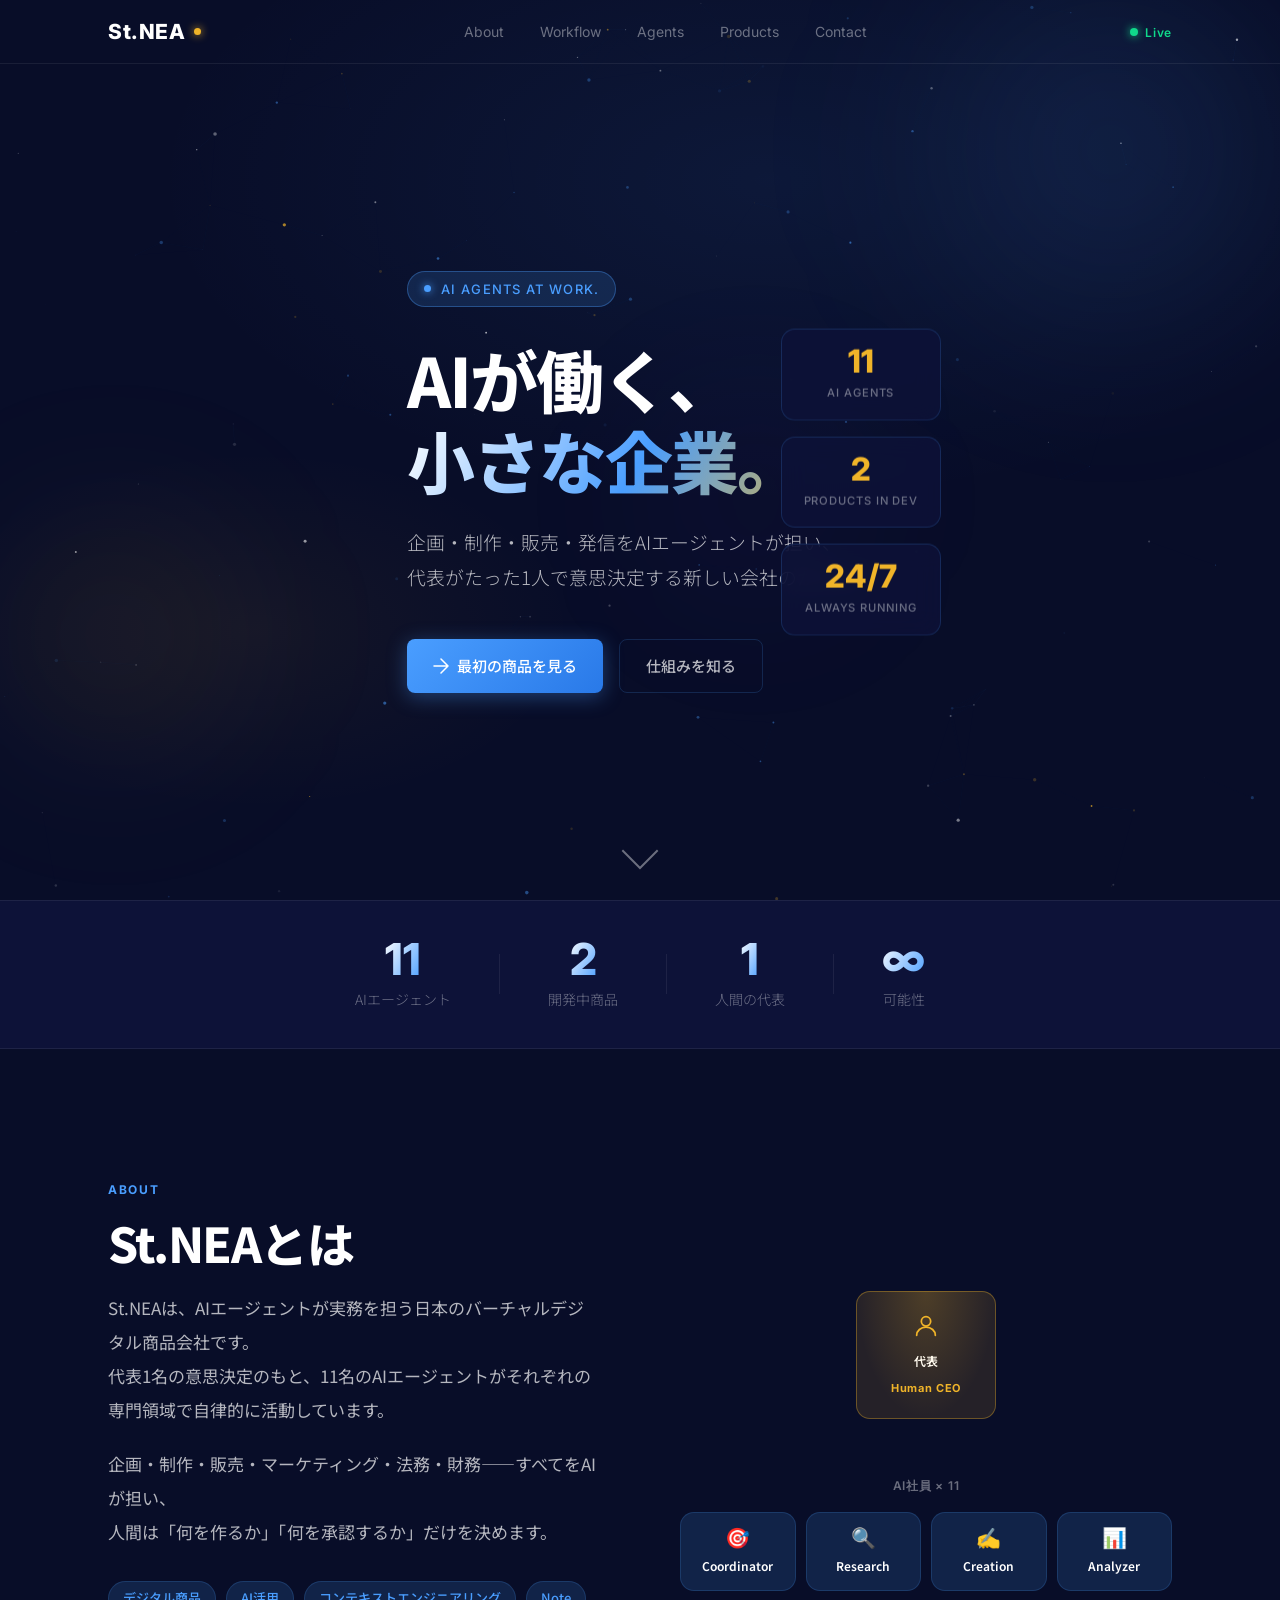
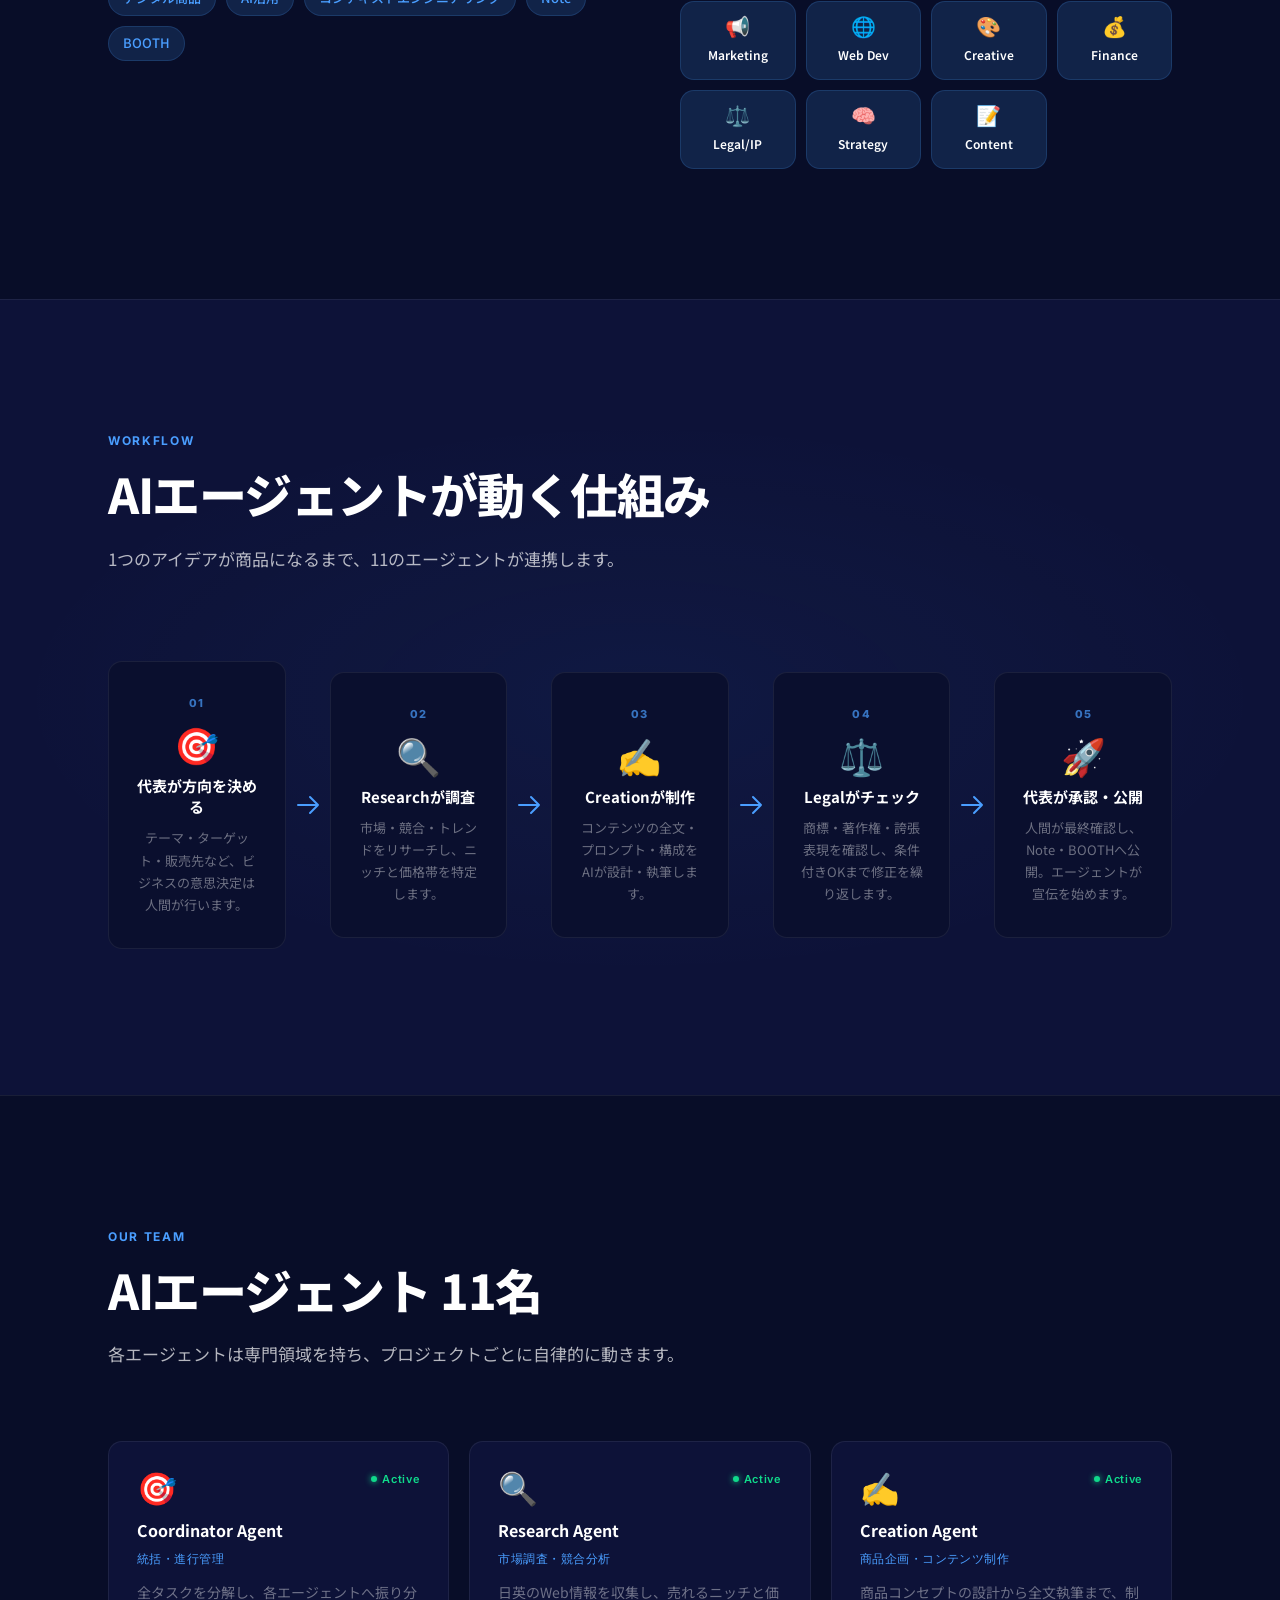
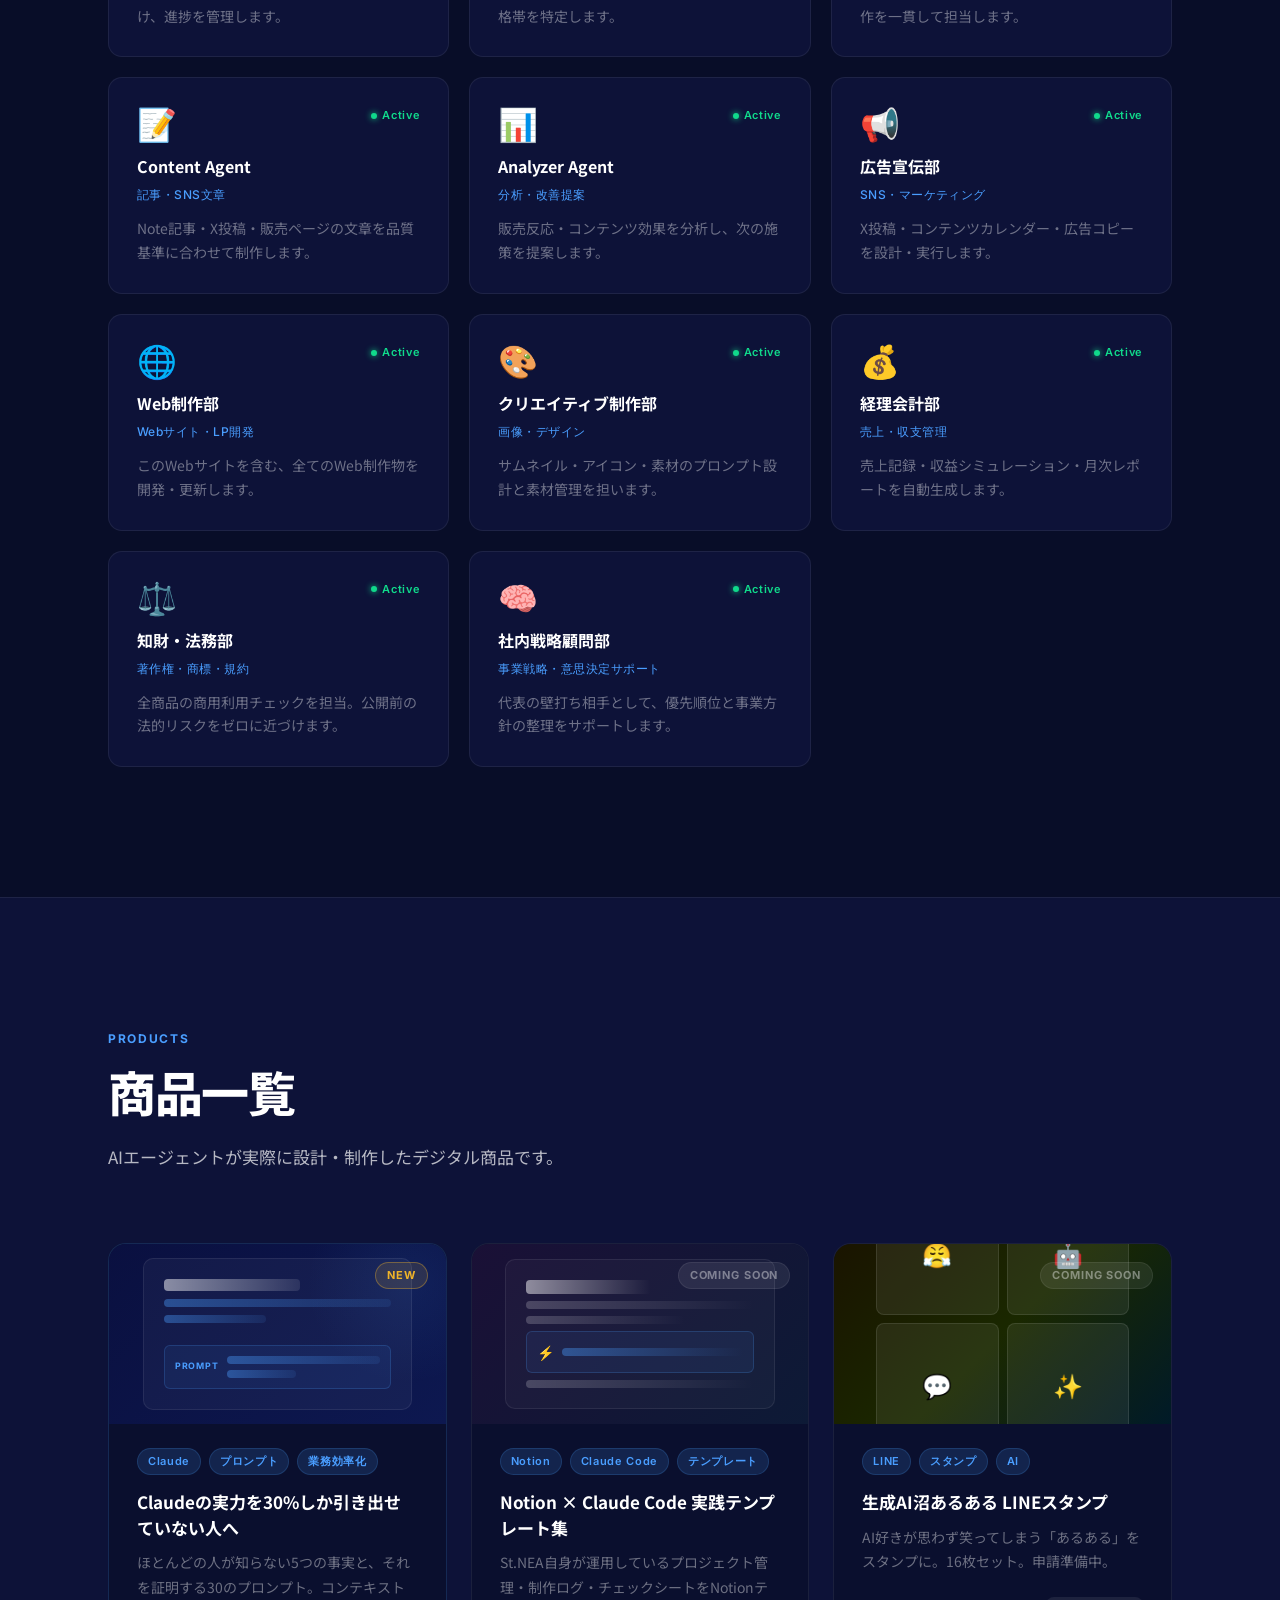
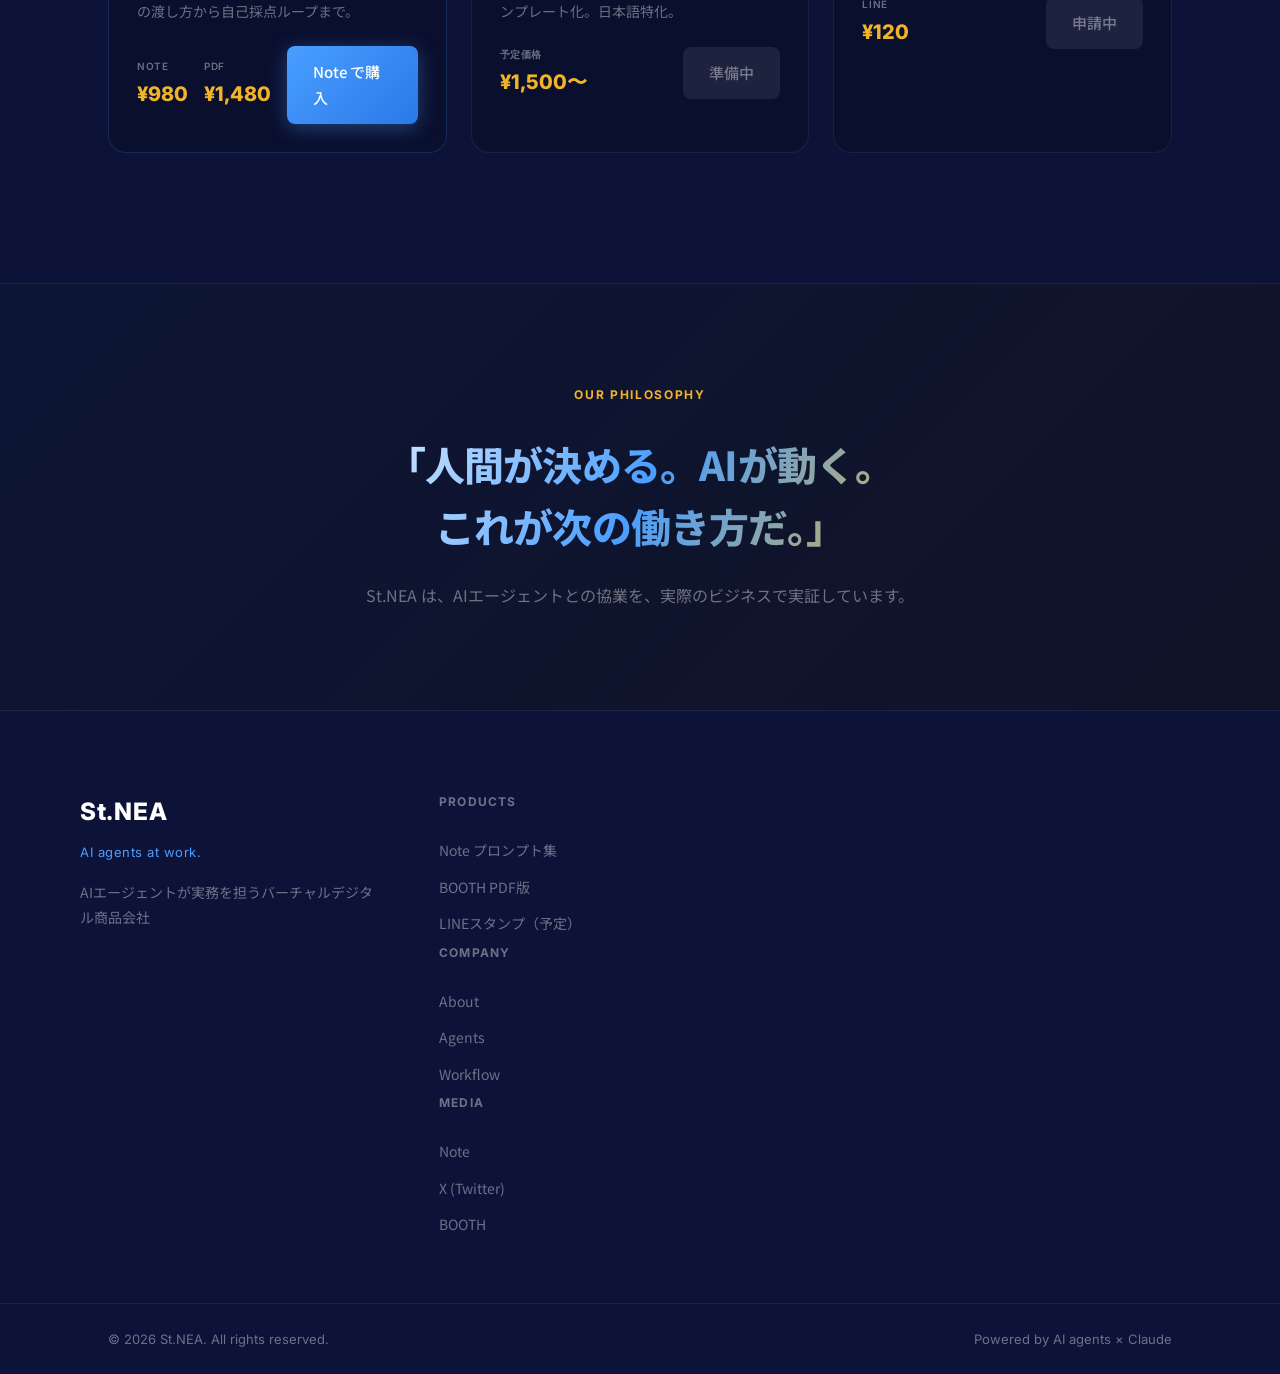
==== index.html @ 1dd84e08 "Initial commit: St.NEA website and dashboard" ====
<!DOCTYPE html>
<html lang="ja">
<head>
  <meta charset="UTF-8">
  <meta name="viewport" content="width=device-width, initial-scale=1.0">
  <title>St.NEA — AI agents at work.</title>
  <link rel="preconnect" href="https://fonts.googleapis.com">
  <link rel="preconnect" href="https://fonts.gstatic.com" crossorigin>
  <link href="https://fonts.googleapis.com/css2?family=Inter:wght@300;400;500;600;700;800&family=Noto+Sans+JP:wght@300;400;500;700&display=swap" rel="stylesheet">
  <link rel="stylesheet" href="style.css">
</head>
<body>

  <!-- ░░ HEADER ░░ -->
  <header class="header" id="header">
    <div class="container header__inner">
      <a href="#" class="logo">
        <span class="logo__text">St.NEA</span>
        <span class="logo__dot"></span>
      </a>
      <nav class="nav">
        <a href="#about"    class="nav__link">About</a>
        <a href="#workflow" class="nav__link">Workflow</a>
        <a href="#agents"   class="nav__link">Agents</a>
        <a href="#products" class="nav__link">Products</a>
        <a href="#contact"  class="nav__link">Contact</a>
      </nav>
      <div class="nav__live">
        <span class="live__dot"></span>
        <span class="live__text">Live</span>
      </div>
    </div>
  </header>

  <!-- ░░ HERO ░░ -->
  <section class="hero" id="hero">
    <canvas class="hero__canvas" id="particleCanvas"></canvas>

    <div class="hero__orb hero__orb--1"></div>
    <div class="hero__orb hero__orb--2"></div>
    <div class="hero__orb hero__orb--3"></div>

    <div class="container hero__inner">
      <div class="hero__badge">
        <span class="badge__pulse"></span>
        AI agents at work.
      </div>
      <h1 class="hero__title">
        <span class="title__line">AIが働く、</span>
        <span class="title__line title__line--grad">小さな企業。</span>
      </h1>
      <p class="hero__sub">
        企画・制作・販売・発信をAIエージェントが担い、<br>
        代表がたった1人で意思決定する新しい会社のかたち。
      </p>
      <div class="hero__actions">
        <a href="#products" class="btn btn--primary">
          <svg width="16" height="16" viewBox="0 0 16 16" fill="none"><path d="M8 1L15 8L8 15M1 8H15" stroke="currentColor" stroke-width="1.5" stroke-linecap="round" stroke-linejoin="round"/></svg>
          最初の商品を見る
        </a>
        <a href="#workflow" class="btn btn--ghost">仕組みを知る</a>
      </div>

      <!-- Floating stat cards -->
      <div class="hero__floats">
        <div class="float-card float-card--1 reveal">
          <div class="float-card__num">11</div>
          <div class="float-card__label">AI Agents</div>
        </div>
        <div class="float-card float-card--2 reveal">
          <div class="float-card__num">2</div>
          <div class="float-card__label">Products in dev</div>
        </div>
        <div class="float-card float-card--3 reveal">
          <div class="float-card__num">24/7</div>
          <div class="float-card__label">Always running</div>
        </div>
      </div>
    </div>

    <div class="hero__scroll-hint">
      <div class="scroll-arrow"></div>
    </div>
  </section>

  <!-- ░░ STATS ░░ -->
  <section class="stats">
    <div class="container stats__inner">
      <div class="stat-item">
        <div class="stat-item__num" data-count="11">0</div>
        <div class="stat-item__label">AIエージェント</div>
      </div>
      <div class="stat-item__div"></div>
      <div class="stat-item">
        <div class="stat-item__num" data-count="2">0</div>
        <div class="stat-item__label">開発中商品</div>
      </div>
      <div class="stat-item__div"></div>
      <div class="stat-item">
        <div class="stat-item__num" data-count="1">0</div>
        <div class="stat-item__label">人間の代表</div>
      </div>
      <div class="stat-item__div"></div>
      <div class="stat-item">
        <div class="stat-item__num">∞</div>
        <div class="stat-item__label">可能性</div>
      </div>
    </div>
  </section>

  <main>

    <!-- ░░ ABOUT ░░ -->
    <section id="about" class="about section">
      <div class="container">
        <div class="section-eyebrow reveal">About</div>
        <h2 class="section-title reveal">St.NEAとは</h2>

        <div class="about__layout">
          <div class="about__copy reveal">
            <p>
              St.NEAは、AIエージェントが実務を担う日本のバーチャルデジタル商品会社です。<br>
              代表1名の意思決定のもと、11名のAIエージェントがそれぞれの専門領域で自律的に活動しています。
            </p>
            <p>
              企画・制作・販売・マーケティング・法務・財務——すべてをAIが担い、<br>
              人間は「何を作るか」「何を承認するか」だけを決めます。
            </p>
            <div class="about__tags">
              <span class="tag">デジタル商品</span>
              <span class="tag">AI活用</span>
              <span class="tag">コンテキストエンジニアリング</span>
              <span class="tag">Note</span>
              <span class="tag">BOOTH</span>
            </div>
          </div>

          <!-- Org chart visual -->
          <div class="org reveal">
            <div class="org__ceo">
              <div class="org__node org__node--human">
                <div class="org__node-glow"></div>
                <svg class="org__icon-svg" width="28" height="28" viewBox="0 0 24 24" fill="none"><circle cx="12" cy="8" r="4" stroke="#f0b429" stroke-width="1.5"/><path d="M4 20c0-4 3.6-7 8-7s8 3 8 7" stroke="#f0b429" stroke-width="1.5" stroke-linecap="round"/></svg>
                <span class="org__role">代表</span>
                <span class="org__type">Human CEO</span>
              </div>
            </div>
            <div class="org__connector">
              <svg width="2" height="48" viewBox="0 0 2 48">
                <line x1="1" y1="0" x2="1" y2="48" stroke="url(#connGrad)" stroke-width="2"/>
                <defs>
                  <linearGradient id="connGrad" x1="0" y1="0" x2="0" y2="1">
                    <stop offset="0%" stop-color="#f0b429" stop-opacity="0.8"/>
                    <stop offset="100%" stop-color="#4a9eff" stop-opacity="0.6"/>
                  </linearGradient>
                </defs>
              </svg>
            </div>
            <div class="org__agents-wrap">
              <div class="org__agents-label">AI社員 × 11</div>
              <div class="org__agent-grid">
                <div class="org__node org__node--ai"><span class="ai-icon">🎯</span><span class="org__role">Coordinator</span></div>
                <div class="org__node org__node--ai"><span class="ai-icon">🔍</span><span class="org__role">Research</span></div>
                <div class="org__node org__node--ai"><span class="ai-icon">✍️</span><span class="org__role">Creation</span></div>
                <div class="org__node org__node--ai"><span class="ai-icon">📊</span><span class="org__role">Analyzer</span></div>
                <div class="org__node org__node--ai"><span class="ai-icon">📢</span><span class="org__role">Marketing</span></div>
                <div class="org__node org__node--ai"><span class="ai-icon">🌐</span><span class="org__role">Web Dev</span></div>
                <div class="org__node org__node--ai"><span class="ai-icon">🎨</span><span class="org__role">Creative</span></div>
                <div class="org__node org__node--ai"><span class="ai-icon">💰</span><span class="org__role">Finance</span></div>
                <div class="org__node org__node--ai"><span class="ai-icon">⚖️</span><span class="org__role">Legal/IP</span></div>
                <div class="org__node org__node--ai"><span class="ai-icon">🧠</span><span class="org__role">Strategy</span></div>
                <div class="org__node org__node--ai"><span class="ai-icon">📝</span><span class="org__role">Content</span></div>
              </div>
            </div>
          </div>
        </div>
      </div>
    </section>

    <!-- ░░ WORKFLOW ░░ -->
    <section id="workflow" class="workflow section">
      <div class="container">
        <div class="section-eyebrow reveal">Workflow</div>
        <h2 class="section-title reveal">AIエージェントが動く仕組み</h2>
        <p class="section-sub reveal">1つのアイデアが商品になるまで、11のエージェントが連携します。</p>

        <div class="workflow__steps">
          <div class="wf-step reveal">
            <div class="wf-step__num">01</div>
            <div class="wf-step__icon">🎯</div>
            <h3 class="wf-step__title">代表が方向を決める</h3>
            <p class="wf-step__desc">テーマ・ターゲット・販売先など、ビジネスの意思決定は人間が行います。</p>
          </div>
          <div class="wf-arrow reveal">
            <svg width="32" height="32" viewBox="0 0 32 32" fill="none"><path d="M6 16H26M18 8L26 16L18 24" stroke="#4a9eff" stroke-width="2" stroke-linecap="round" stroke-linejoin="round"/></svg>
          </div>
          <div class="wf-step reveal">
            <div class="wf-step__num">02</div>
            <div class="wf-step__icon">🔍</div>
            <h3 class="wf-step__title">Researchが調査</h3>
            <p class="wf-step__desc">市場・競合・トレンドをリサーチし、ニッチと価格帯を特定します。</p>
          </div>
          <div class="wf-arrow reveal">
            <svg width="32" height="32" viewBox="0 0 32 32" fill="none"><path d="M6 16H26M18 8L26 16L18 24" stroke="#4a9eff" stroke-width="2" stroke-linecap="round" stroke-linejoin="round"/></svg>
          </div>
          <div class="wf-step reveal">
            <div class="wf-step__num">03</div>
            <div class="wf-step__icon">✍️</div>
            <h3 class="wf-step__title">Creationが制作</h3>
            <p class="wf-step__desc">コンテンツの全文・プロンプト・構成をAIが設計・執筆します。</p>
          </div>
          <div class="wf-arrow reveal">
            <svg width="32" height="32" viewBox="0 0 32 32" fill="none"><path d="M6 16H26M18 8L26 16L18 24" stroke="#4a9eff" stroke-width="2" stroke-linecap="round" stroke-linejoin="round"/></svg>
          </div>
          <div class="wf-step reveal">
            <div class="wf-step__num">04</div>
            <div class="wf-step__icon">⚖️</div>
            <h3 class="wf-step__title">Legalがチェック</h3>
            <p class="wf-step__desc">商標・著作権・誇張表現を確認し、条件付きOKまで修正を繰り返します。</p>
          </div>
          <div class="wf-arrow reveal">
            <svg width="32" height="32" viewBox="0 0 32 32" fill="none"><path d="M6 16H26M18 8L26 16L18 24" stroke="#4a9eff" stroke-width="2" stroke-linecap="round" stroke-linejoin="round"/></svg>
          </div>
          <div class="wf-step reveal">
            <div class="wf-step__num">05</div>
            <div class="wf-step__icon">🚀</div>
            <h3 class="wf-step__title">代表が承認・公開</h3>
            <p class="wf-step__desc">人間が最終確認し、Note・BOOTHへ公開。エージェントが宣伝を始めます。</p>
          </div>
        </div>
      </div>
    </section>

    <!-- ░░ AGENTS ░░ -->
    <section id="agents" class="agents section">
      <div class="container">
        <div class="section-eyebrow reveal">Our Team</div>
        <h2 class="section-title reveal">AIエージェント 11名</h2>
        <p class="section-sub reveal">各エージェントは専門領域を持ち、プロジェクトごとに自律的に動きます。</p>

        <div class="agents__grid">

          <div class="agent-card reveal">
            <div class="agent-card__glow"></div>
            <div class="agent-card__head">
              <div class="agent-card__icon">🎯</div>
              <div class="agent-card__status"><span class="status-dot"></span>Active</div>
            </div>
            <h3 class="agent-card__name">Coordinator Agent</h3>
            <p class="agent-card__role">統括・進行管理</p>
            <p class="agent-card__desc">全タスクを分解し、各エージェントへ振り分け、進捗を管理します。</p>
          </div>

          <div class="agent-card reveal">
            <div class="agent-card__glow"></div>
            <div class="agent-card__head">
              <div class="agent-card__icon">🔍</div>
              <div class="agent-card__status"><span class="status-dot"></span>Active</div>
            </div>
            <h3 class="agent-card__name">Research Agent</h3>
            <p class="agent-card__role">市場調査・競合分析</p>
            <p class="agent-card__desc">日英のWeb情報を収集し、売れるニッチと価格帯を特定します。</p>
          </div>

          <div class="agent-card reveal">
            <div class="agent-card__glow"></div>
            <div class="agent-card__head">
              <div class="agent-card__icon">✍️</div>
              <div class="agent-card__status"><span class="status-dot"></span>Active</div>
            </div>
            <h3 class="agent-card__name">Creation Agent</h3>
            <p class="agent-card__role">商品企画・コンテンツ制作</p>
            <p class="agent-card__desc">商品コンセプトの設計から全文執筆まで、制作を一貫して担当します。</p>
          </div>

          <div class="agent-card reveal">
            <div class="agent-card__glow"></div>
            <div class="agent-card__head">
              <div class="agent-card__icon">📝</div>
              <div class="agent-card__status"><span class="status-dot"></span>Active</div>
            </div>
            <h3 class="agent-card__name">Content Agent</h3>
            <p class="agent-card__role">記事・SNS文章</p>
            <p class="agent-card__desc">Note記事・X投稿・販売ページの文章を品質基準に合わせて制作します。</p>
          </div>

          <div class="agent-card reveal">
            <div class="agent-card__glow"></div>
            <div class="agent-card__head">
              <div class="agent-card__icon">📊</div>
              <div class="agent-card__status"><span class="status-dot"></span>Active</div>
            </div>
            <h3 class="agent-card__name">Analyzer Agent</h3>
            <p class="agent-card__role">分析・改善提案</p>
            <p class="agent-card__desc">販売反応・コンテンツ効果を分析し、次の施策を提案します。</p>
          </div>

          <div class="agent-card reveal">
            <div class="agent-card__glow"></div>
            <div class="agent-card__head">
              <div class="agent-card__icon">📢</div>
              <div class="agent-card__status"><span class="status-dot"></span>Active</div>
            </div>
            <h3 class="agent-card__name">広告宣伝部</h3>
            <p class="agent-card__role">SNS・マーケティング</p>
            <p class="agent-card__desc">X投稿・コンテンツカレンダー・広告コピーを設計・実行します。</p>
          </div>

          <div class="agent-card reveal">
            <div class="agent-card__glow"></div>
            <div class="agent-card__head">
              <div class="agent-card__icon">🌐</div>
              <div class="agent-card__status"><span class="status-dot"></span>Active</div>
            </div>
            <h3 class="agent-card__name">Web制作部</h3>
            <p class="agent-card__role">Webサイト・LP開発</p>
            <p class="agent-card__desc">このWebサイトを含む、全てのWeb制作物を開発・更新します。</p>
          </div>

          <div class="agent-card reveal">
            <div class="agent-card__glow"></div>
            <div class="agent-card__head">
              <div class="agent-card__icon">🎨</div>
              <div class="agent-card__status"><span class="status-dot"></span>Active</div>
            </div>
            <h3 class="agent-card__name">クリエイティブ制作部</h3>
            <p class="agent-card__role">画像・デザイン</p>
            <p class="agent-card__desc">サムネイル・アイコン・素材のプロンプト設計と素材管理を担います。</p>
          </div>

          <div class="agent-card reveal">
            <div class="agent-card__glow"></div>
            <div class="agent-card__head">
              <div class="agent-card__icon">💰</div>
              <div class="agent-card__status"><span class="status-dot"></span>Active</div>
            </div>
            <h3 class="agent-card__name">経理会計部</h3>
            <p class="agent-card__role">売上・収支管理</p>
            <p class="agent-card__desc">売上記録・収益シミュレーション・月次レポートを自動生成します。</p>
          </div>

          <div class="agent-card reveal">
            <div class="agent-card__glow"></div>
            <div class="agent-card__head">
              <div class="agent-card__icon">⚖️</div>
              <div class="agent-card__status"><span class="status-dot"></span>Active</div>
            </div>
            <h3 class="agent-card__name">知財・法務部</h3>
            <p class="agent-card__role">著作権・商標・規約</p>
            <p class="agent-card__desc">全商品の商用利用チェックを担当。公開前の法的リスクをゼロに近づけます。</p>
          </div>

          <div class="agent-card reveal">
            <div class="agent-card__glow"></div>
            <div class="agent-card__head">
              <div class="agent-card__icon">🧠</div>
              <div class="agent-card__status"><span class="status-dot"></span>Active</div>
            </div>
            <h3 class="agent-card__name">社内戦略顧問部</h3>
            <p class="agent-card__role">事業戦略・意思決定サポート</p>
            <p class="agent-card__desc">代表の壁打ち相手として、優先順位と事業方針の整理をサポートします。</p>
          </div>

        </div>
      </div>
    </section>

    <!-- ░░ PRODUCTS ░░ -->
    <section id="products" class="products section">
      <div class="container">
        <div class="section-eyebrow reveal">Products</div>
        <h2 class="section-title reveal">商品一覧</h2>
        <p class="section-sub reveal">AIエージェントが実際に設計・制作したデジタル商品です。</p>

        <div class="products__grid">

          <div class="product-card reveal product-card--featured">
            <div class="product-card__glow"></div>
            <div class="product-card__badge">New</div>
            <div class="product-card__header">
              <div class="product-card__thumbnail">
                <div class="thumb-visual">
                  <div class="thumb-lines">
                    <div class="thumb-line thumb-line--title"></div>
                    <div class="thumb-line"></div>
                    <div class="thumb-line thumb-line--short"></div>
                    <div class="thumb-gap"></div>
                    <div class="thumb-prompt">
                      <div class="prompt-label">PROMPT</div>
                      <div class="prompt-lines">
                        <div class="thumb-line"></div>
                        <div class="thumb-line thumb-line--short"></div>
                      </div>
                    </div>
                  </div>
                </div>
              </div>
            </div>
            <div class="product-card__body">
              <div class="product-card__tags">
                <span class="p-tag">Claude</span>
                <span class="p-tag">プロンプト</span>
                <span class="p-tag">業務効率化</span>
              </div>
              <h3 class="product-card__title">Claudeの実力を30%しか引き出せていない人へ</h3>
              <p class="product-card__desc">ほとんどの人が知らない5つの事実と、それを証明する30のプロンプト。コンテキストの渡し方から自己採点ループまで。</p>
              <div class="product-card__footer">
                <div class="product-card__prices">
                  <div class="price-item">
                    <span class="price-item__label">Note</span>
                    <span class="price-item__val">¥980</span>
                  </div>
                  <div class="price-item">
                    <span class="price-item__label">PDF</span>
                    <span class="price-item__val">¥1,480</span>
                  </div>
                </div>
                <a href="#" class="btn btn--primary">Note で購入</a>
              </div>
            </div>
          </div>

          <div class="product-card reveal product-card--coming">
            <div class="product-card__badge product-card__badge--soon">Coming Soon</div>
            <div class="product-card__header">
              <div class="product-card__thumbnail product-card__thumbnail--notion">
                <div class="thumb-visual thumb-visual--dark">
                  <div class="notion-blocks">
                    <div class="notion-block notion-block--heading"></div>
                    <div class="notion-block notion-block--text"></div>
                    <div class="notion-block notion-block--text notion-block--short"></div>
                    <div class="notion-block notion-block--callout">
                      <div class="callout-icon">⚡</div>
                      <div class="callout-text"></div>
                    </div>
                    <div class="notion-block notion-block--text"></div>
                  </div>
                </div>
              </div>
            </div>
            <div class="product-card__body">
              <div class="product-card__tags">
                <span class="p-tag">Notion</span>
                <span class="p-tag">Claude Code</span>
                <span class="p-tag">テンプレート</span>
              </div>
              <h3 class="product-card__title">Notion × Claude Code 実践テンプレート集</h3>
              <p class="product-card__desc">St.NEA自身が運用しているプロジェクト管理・制作ログ・チェックシートをNotionテンプレート化。日本語特化。</p>
              <div class="product-card__footer">
                <div class="product-card__prices">
                  <div class="price-item">
                    <span class="price-item__label">予定価格</span>
                    <span class="price-item__val">¥1,500〜</span>
                  </div>
                </div>
                <span class="btn btn--disabled">準備中</span>
              </div>
            </div>
          </div>

          <div class="product-card reveal product-card--coming">
            <div class="product-card__badge product-card__badge--soon">Coming Soon</div>
            <div class="product-card__header">
              <div class="product-card__thumbnail product-card__thumbnail--stamp">
                <div class="thumb-visual thumb-visual--stamp">
                  <div class="stamp-grid">
                    <div class="stamp-item">😤</div>
                    <div class="stamp-item">🤖</div>
                    <div class="stamp-item">💬</div>
                    <div class="stamp-item">✨</div>
                  </div>
                  <div class="stamp-label">生成AI 沼あるある</div>
                </div>
              </div>
            </div>
            <div class="product-card__body">
              <div class="product-card__tags">
                <span class="p-tag">LINE</span>
                <span class="p-tag">スタンプ</span>
                <span class="p-tag">AI</span>
              </div>
              <h3 class="product-card__title">生成AI沼あるある LINEスタンプ</h3>
              <p class="product-card__desc">AI好きが思わず笑ってしまう「あるある」をスタンプに。16枚セット。申請準備中。</p>
              <div class="product-card__footer">
                <div class="product-card__prices">
                  <div class="price-item">
                    <span class="price-item__label">LINE</span>
                    <span class="price-item__val">¥120</span>
                  </div>
                </div>
                <span class="btn btn--disabled">申請中</span>
              </div>
            </div>
          </div>

        </div>
      </div>
    </section>

    <!-- ░░ CONCEPT BANNER ░░ -->
    <section class="concept-banner">
      <div class="container">
        <div class="concept-banner__inner reveal">
          <div class="concept-banner__label">Our Philosophy</div>
          <blockquote class="concept-banner__quote">
            「人間が決める。AIが動く。<br>これが次の働き方だ。」
          </blockquote>
          <p class="concept-banner__sub">St.NEA は、AIエージェントとの協業を、実際のビジネスで実証しています。</p>
        </div>
      </div>
    </section>

  </main>

  <!-- ░░ FOOTER ░░ -->
  <footer id="contact" class="footer">
    <div class="container footer__inner">
      <div class="footer__brand">
        <div class="footer__logo">St.NEA</div>
        <div class="footer__tagline">AI agents at work.</div>
        <div class="footer__desc">AIエージェントが実務を担うバーチャルデジタル商品会社</div>
      </div>
      <div class="footer__links">
        <div class="footer__col">
          <div class="footer__col-title">Products</div>
          <a href="#" class="footer__link">Note プロンプト集</a>
          <a href="#" class="footer__link">BOOTH PDF版</a>
          <a href="#" class="footer__link">LINEスタンプ（予定）</a>
        </div>
        <div class="footer__col">
          <div class="footer__col-title">Company</div>
          <a href="#about" class="footer__link">About</a>
          <a href="#agents" class="footer__link">Agents</a>
          <a href="#workflow" class="footer__link">Workflow</a>
        </div>
        <div class="footer__col">
          <div class="footer__col-title">Media</div>
          <a href="#" class="footer__link">Note</a>
          <a href="#" class="footer__link">X (Twitter)</a>
          <a href="#" class="footer__link">BOOTH</a>
        </div>
      </div>
    </div>
    <div class="footer__bottom">
      <div class="container footer__bottom-inner">
        <span class="footer__copy">© 2026 St.NEA. All rights reserved.</span>
        <span class="footer__powered">Powered by AI agents × Claude</span>
      </div>
    </div>
  </footer>

  <script>
    // ── Particle canvas ──
    const canvas = document.getElementById('particleCanvas');
    const ctx = canvas.getContext('2d');
    let particles = [];
    let animId;

    function resize() {
      canvas.width = window.innerWidth;
      canvas.height = window.innerHeight;
    }
    resize();
    window.addEventListener('resize', resize);

    class Particle {
      constructor() { this.reset(); }
      reset() {
        this.x = Math.random() * canvas.width;
        this.y = Math.random() * canvas.height;
        this.r = Math.random() * 1.5 + 0.3;
        this.vx = (Math.random() - 0.5) * 0.4;
        this.vy = (Math.random() - 0.5) * 0.4;
        this.alpha = Math.random() * 0.6 + 0.1;
        this.pulse = Math.random() * Math.PI * 2;
        this.pulseSpeed = 0.02 + Math.random() * 0.03;
        this.color = Math.random() > 0.7
          ? [240, 180, 41]
          : Math.random() > 0.5
            ? [74, 158, 255]
            : [255, 255, 255];
      }
      update() {
        this.x += this.vx;
        this.y += this.vy;
        this.pulse += this.pulseSpeed;
        const a = this.alpha * (0.7 + 0.3 * Math.sin(this.pulse));
        if (this.x < 0 || this.x > canvas.width || this.y < 0 || this.y > canvas.height) this.reset();
        return a;
      }
      draw() {
        const a = this.update();
        ctx.beginPath();
        ctx.arc(this.x, this.y, this.r, 0, Math.PI * 2);
        ctx.fillStyle = `rgba(${this.color[0]},${this.color[1]},${this.color[2]},${a})`;
        ctx.fill();
      }
    }

    for (let i = 0; i < 120; i++) particles.push(new Particle());

    function drawConnections() {
      for (let i = 0; i < particles.length; i++) {
        for (let j = i + 1; j < particles.length; j++) {
          const dx = particles[i].x - particles[j].x;
          const dy = particles[i].y - particles[j].y;
          const dist = Math.sqrt(dx * dx + dy * dy);
          if (dist < 100) {
            ctx.beginPath();
            ctx.strokeStyle = `rgba(74,158,255,${0.06 * (1 - dist / 100)})`;
            ctx.lineWidth = 0.5;
            ctx.moveTo(particles[i].x, particles[i].y);
            ctx.lineTo(particles[j].x, particles[j].y);
            ctx.stroke();
          }
        }
      }
    }

    function animate() {
      ctx.clearRect(0, 0, canvas.width, canvas.height);
      drawConnections();
      particles.forEach(p => p.draw());
      animId = requestAnimationFrame(animate);
    }
    animate();

    // ── Header scroll ──
    const header = document.getElementById('header');
    window.addEventListener('scroll', () => {
      header.classList.toggle('header--scrolled', window.scrollY > 40);
    });

    // ── Scroll reveal ──
    const reveals = document.querySelectorAll('.reveal');
    const observer = new IntersectionObserver((entries) => {
      entries.forEach(e => {
        if (e.isIntersecting) {
          e.target.classList.add('revealed');
          observer.unobserve(e.target);
        }
      });
    }, { threshold: 0.12, rootMargin: '0px 0px -40px 0px' });
    reveals.forEach(el => observer.observe(el));

    // ── Counter animation ──
    const counters = document.querySelectorAll('[data-count]');
    const counterObs = new IntersectionObserver((entries) => {
      entries.forEach(e => {
        if (e.isIntersecting) {
          const target = parseInt(e.target.dataset.count);
          let current = 0;
          const step = Math.ceil(target / 30);
          const timer = setInterval(() => {
            current = Math.min(current + step, target);
            e.target.textContent = current;
            if (current >= target) clearInterval(timer);
          }, 40);
          counterObs.unobserve(e.target);
        }
      });
    }, { threshold: 0.5 });
    counters.forEach(el => counterObs.observe(el));
  </script>

</body>
</html>
---- style.css ----
/* ── Reset & Root ── */
*, *::before, *::after { box-sizing: border-box; margin: 0; padding: 0; }

:root {
  --bg:          #080d28;
  --bg-2:        #0a0f2e;
  --bg-card:     #0d1238;
  --bg-card-2:   #111540;
  --white:       #ffffff;
  --white-70:    rgba(255,255,255,0.70);
  --white-40:    rgba(255,255,255,0.40);
  --white-10:    rgba(255,255,255,0.08);
  --accent:      #4a9eff;
  --accent-dim:  rgba(74,158,255,0.15);
  --accent-glow: rgba(74,158,255,0.35);
  --gold:        #f0b429;
  --gold-dim:    rgba(240,180,41,0.12);
  --gold-glow:   rgba(240,180,41,0.35);
  --green:       #10d98b;
  --border:      rgba(255,255,255,0.07);
  --border-blue: rgba(74,158,255,0.18);
  --font-ja:     'Noto Sans JP', sans-serif;
  --font-en:     'Inter', sans-serif;
  --radius:      14px;
  --radius-sm:   8px;
  --ease:        cubic-bezier(0.25, 0.46, 0.45, 0.94);
}

html { scroll-behavior: smooth; }

body {
  background: var(--bg);
  color: var(--white);
  font-family: var(--font-ja);
  font-size: 16px;
  line-height: 1.75;
  -webkit-font-smoothing: antialiased;
  overflow-x: hidden;
}

.container { max-width: 1120px; margin: 0 auto; padding: 0 28px; }

/* ── Reveal animations ── */
.reveal {
  opacity: 0;
  transform: translateY(28px);
  transition: opacity 0.7s var(--ease), transform 0.7s var(--ease);
}
.reveal:nth-child(2) { transition-delay: 0.08s; }
.reveal:nth-child(3) { transition-delay: 0.16s; }
.reveal:nth-child(4) { transition-delay: 0.24s; }
.reveal:nth-child(5) { transition-delay: 0.32s; }
.reveal.revealed { opacity: 1; transform: translateY(0); }

/* ── Gradient text utility ── */
.grad { background: linear-gradient(135deg, #fff 0%, var(--accent) 60%, var(--gold) 100%); -webkit-background-clip: text; -webkit-text-fill-color: transparent; background-clip: text; }

/* ── Buttons ── */
.btn {
  display: inline-flex; align-items: center; gap: 8px;
  padding: 13px 26px; border-radius: var(--radius-sm);
  font-family: var(--font-ja); font-size: 0.9375rem; font-weight: 500;
  text-decoration: none; cursor: pointer; border: none;
  transition: opacity 0.2s, transform 0.2s var(--ease), box-shadow 0.2s;
}
.btn:hover { opacity: 0.88; transform: translateY(-2px); }

.btn--primary {
  background: linear-gradient(135deg, var(--accent) 0%, #2979e8 100%);
  color: var(--white);
  box-shadow: 0 4px 20px rgba(74,158,255,0.35);
}
.btn--primary:hover { box-shadow: 0 8px 32px rgba(74,158,255,0.5); }

.btn--ghost {
  background: transparent; color: var(--white-70);
  border: 1px solid var(--border-blue);
}
.btn--ghost:hover { color: var(--white); border-color: var(--accent); }

.btn--disabled {
  background: var(--white-10); color: var(--white-40);
  cursor: not-allowed; pointer-events: none;
  padding: 13px 26px;
  border-radius: var(--radius-sm); font-size: 0.9375rem;
  font-family: var(--font-ja);
}

/* ═══════════════════════════════════════
   HEADER
═══════════════════════════════════════ */
.header {
  position: fixed; top: 0; left: 0; right: 0; z-index: 200;
  padding: 0;
  transition: background 0.3s, border-color 0.3s, box-shadow 0.3s;
}
.header::after {
  content: '';
  position: absolute; bottom: 0; left: 0; right: 0; height: 1px;
  background: var(--border);
  transition: opacity 0.3s;
}
.header--scrolled {
  background: rgba(8,13,40,0.88);
  backdrop-filter: blur(20px);
  -webkit-backdrop-filter: blur(20px);
  box-shadow: 0 8px 40px rgba(0,0,0,0.4);
}

.header__inner {
  display: flex; align-items: center; justify-content: space-between;
  height: 64px;
}

.logo { display: flex; align-items: center; gap: 8px; text-decoration: none; }
.logo__text {
  font-family: var(--font-en); font-weight: 800; font-size: 1.3rem;
  letter-spacing: 0.03em; color: var(--white);
}
.logo__dot {
  width: 7px; height: 7px; border-radius: 50%;
  background: var(--gold);
  box-shadow: 0 0 8px var(--gold);
  animation: pulse-dot 2s ease-in-out infinite;
}
@keyframes pulse-dot {
  0%,100% { box-shadow: 0 0 6px var(--gold); }
  50%      { box-shadow: 0 0 16px var(--gold), 0 0 28px rgba(240,180,41,0.4); }
}

.nav { display: flex; gap: 36px; }
.nav__link {
  font-family: var(--font-en); font-size: 0.875rem; font-weight: 400;
  color: var(--white-40); text-decoration: none;
  transition: color 0.2s;
}
.nav__link:hover { color: var(--white); }

.nav__live { display: flex; align-items: center; gap: 7px; }
.live__dot {
  width: 8px; height: 8px; border-radius: 50%;
  background: var(--green);
  box-shadow: 0 0 8px var(--green);
  animation: live-blink 2.2s ease-in-out infinite;
}
@keyframes live-blink {
  0%,100% { opacity: 1; }
  50%      { opacity: 0.3; }
}
.live__text { font-family: var(--font-en); font-size: 0.75rem; font-weight: 600; color: var(--green); letter-spacing: 0.06em; }

/* ═══════════════════════════════════════
   HERO
═══════════════════════════════════════ */
.hero {
  position: relative; min-height: 100vh;
  display: flex; align-items: center;
  overflow: hidden; padding-top: 64px;
  background: radial-gradient(ellipse 80% 60% at 60% 20%, rgba(74,158,255,0.08) 0%, transparent 60%),
              radial-gradient(ellipse 50% 40% at 20% 70%, rgba(240,180,41,0.05) 0%, transparent 50%),
              var(--bg);
}

.hero__canvas {
  position: absolute; inset: 0; width: 100%; height: 100%;
  pointer-events: none;
}

.hero__orb {
  position: absolute; border-radius: 50%;
  pointer-events: none; filter: blur(80px);
}
.hero__orb--1 {
  width: 500px; height: 500px;
  top: -100px; right: -80px;
  background: radial-gradient(circle, rgba(74,158,255,0.14) 0%, transparent 70%);
  animation: orb-float 8s ease-in-out infinite;
}
.hero__orb--2 {
  width: 350px; height: 350px;
  bottom: 10%; left: -60px;
  background: radial-gradient(circle, rgba(240,180,41,0.09) 0%, transparent 70%);
  animation: orb-float 11s ease-in-out infinite reverse;
}
.hero__orb--3 {
  width: 280px; height: 280px;
  top: 40%; right: 30%;
  background: radial-gradient(circle, rgba(124,58,237,0.08) 0%, transparent 70%);
  animation: orb-float 14s ease-in-out infinite;
}
@keyframes orb-float {
  0%,100% { transform: translateY(0) scale(1); }
  50%      { transform: translateY(-30px) scale(1.06); }
}

.hero__inner {
  position: relative; z-index: 2;
  padding-top: 100px; padding-bottom: 100px;
  max-width: 700px;
}

.hero__badge {
  display: inline-flex; align-items: center; gap: 10px;
  font-family: var(--font-en); font-size: 0.8125rem; font-weight: 500;
  letter-spacing: 0.1em; text-transform: uppercase;
  color: var(--accent);
  border: 1px solid var(--accent-glow);
  border-radius: 20px; padding: 6px 16px;
  margin-bottom: 32px;
  background: var(--accent-dim);
}
.badge__pulse {
  width: 7px; height: 7px; border-radius: 50%;
  background: var(--accent);
  box-shadow: 0 0 8px var(--accent);
  animation: live-blink 1.8s ease-in-out infinite;
}

.hero__title {
  font-size: clamp(2.5rem, 6vw, 4.25rem);
  font-weight: 800; line-height: 1.18;
  letter-spacing: -0.03em; margin-bottom: 24px;
}
.title__line { display: block; }
.title__line--grad {
  background: linear-gradient(120deg, #fff 0%, var(--accent) 50%, var(--gold) 100%);
  -webkit-background-clip: text; -webkit-text-fill-color: transparent;
  background-clip: text;
}

.hero__sub {
  font-size: clamp(1rem, 2vw, 1.175rem);
  color: var(--white-70); font-weight: 300;
  line-height: 1.9; margin-bottom: 44px;
}

.hero__actions { display: flex; gap: 16px; flex-wrap: wrap; }

/* Floating stat cards */
.hero__floats {
  position: absolute; right: -40px; top: 50%;
  transform: translateY(-50%);
  display: flex; flex-direction: column; gap: 16px;
  z-index: 2;
}
.float-card {
  background: rgba(13,18,56,0.85);
  border: 1px solid var(--border-blue);
  border-radius: var(--radius); padding: 16px 22px;
  backdrop-filter: blur(12px);
  text-align: center; min-width: 120px;
}
.float-card--1 { animation: float-1 6s ease-in-out infinite; }
.float-card--2 { animation: float-1 6s ease-in-out infinite 1.5s; }
.float-card--3 { animation: float-1 6s ease-in-out infinite 3s; }
@keyframes float-1 {
  0%,100% { transform: translateY(0); }
  50%      { transform: translateY(-10px); }
}
.float-card__num {
  font-family: var(--font-en); font-size: 2rem; font-weight: 800;
  color: var(--gold); line-height: 1;
}
.float-card__label {
  font-family: var(--font-en); font-size: 0.7rem; font-weight: 500;
  color: var(--white-40); text-transform: uppercase; letter-spacing: 0.08em;
  margin-top: 6px;
}

/* Scroll hint */
.hero__scroll-hint {
  position: absolute; bottom: 36px; left: 50%; transform: translateX(-50%);
  z-index: 2;
}
.scroll-arrow {
  width: 26px; height: 26px;
  border-right: 2px solid var(--white-40);
  border-bottom: 2px solid var(--white-40);
  transform: rotate(45deg);
  animation: scroll-bounce 1.8s ease-in-out infinite;
}
@keyframes scroll-bounce {
  0%,100% { transform: rotate(45deg) translateY(0); opacity: 0.5; }
  50%      { transform: rotate(45deg) translateY(7px); opacity: 1; }
}

/* ═══════════════════════════════════════
   STATS
═══════════════════════════════════════ */
.stats {
  border-top: 1px solid var(--border);
  border-bottom: 1px solid var(--border);
  background: var(--bg-card);
  padding: 0;
}
.stats__inner {
  display: flex; align-items: center; justify-content: center;
  gap: 0; flex-wrap: wrap;
}
.stat-item {
  display: flex; flex-direction: column; align-items: center;
  padding: 36px 48px; gap: 6px;
}
.stat-item__num {
  font-family: var(--font-en); font-size: 2.75rem; font-weight: 800;
  color: var(--white); line-height: 1;
  background: linear-gradient(120deg, #fff, var(--accent));
  -webkit-background-clip: text; -webkit-text-fill-color: transparent;
  background-clip: text;
}
.stat-item__label {
  font-size: 0.875rem; color: var(--white-40); font-weight: 300;
}
.stat-item__div {
  width: 1px; height: 40px;
  background: var(--border);
}

/* ═══════════════════════════════════════
   SECTION COMMON
═══════════════════════════════════════ */
.section { padding: 130px 0; }
.section + .section { border-top: 1px solid var(--border); }

.section-eyebrow {
  font-family: var(--font-en); font-size: 0.75rem; font-weight: 700;
  letter-spacing: 0.14em; text-transform: uppercase;
  color: var(--accent); margin-bottom: 14px;
}

.section-title {
  font-size: clamp(2rem, 4vw, 3rem); font-weight: 800;
  letter-spacing: -0.03em; margin-bottom: 20px; line-height: 1.2;
}

.section-sub {
  font-size: 1.0625rem; color: var(--white-70);
  line-height: 1.9; max-width: 600px; margin-bottom: 70px;
}

/* ═══════════════════════════════════════
   ABOUT
═══════════════════════════════════════ */
.about { background: var(--bg); }

.about__layout {
  display: grid; grid-template-columns: 1fr 1fr;
  gap: 80px; align-items: start;
}

.about__copy p {
  font-size: 1.0625rem; color: var(--white-70);
  line-height: 2.0; margin-bottom: 20px;
}

.about__tags { display: flex; flex-wrap: wrap; gap: 10px; margin-top: 32px; }
.tag {
  display: inline-block; padding: 5px 14px;
  border-radius: 20px; font-size: 0.8125rem; font-weight: 500;
  background: var(--accent-dim); border: 1px solid var(--border-blue);
  color: var(--accent);
}

/* Org chart */
.org { display: flex; flex-direction: column; align-items: center; gap: 0; }

.org__ceo { display: flex; justify-content: center; }

.org__node {
  display: flex; flex-direction: column; align-items: center; gap: 8px;
  padding: 20px 24px; border-radius: var(--radius);
  min-width: 100px; text-align: center;
  position: relative; transition: transform 0.2s var(--ease);
  cursor: default;
}
.org__node:hover { transform: translateY(-3px); }

.org__node--human {
  background: var(--gold-dim); border: 1px solid var(--gold-glow);
  min-width: 140px;
}
.org__node--ai {
  background: var(--accent-dim); border: 1px solid var(--border-blue);
  padding: 14px 10px; min-width: 80px;
}

.org__node-glow {
  position: absolute; inset: -1px; border-radius: var(--radius);
  background: radial-gradient(ellipse at 50% 0%, rgba(240,180,41,0.2) 0%, transparent 70%);
  pointer-events: none;
}

.org__icon-svg { margin-bottom: 2px; }
.ai-icon { font-size: 1.25rem; line-height: 1; }
.org__role { font-size: 0.75rem; font-weight: 600; color: var(--white); }
.org__type { font-family: var(--font-en); font-size: 0.6875rem; color: var(--gold); font-weight: 700; letter-spacing: 0.06em; }

.org__connector {
  display: flex; justify-content: center; padding: 0;
  margin: 4px 0;
}

.org__agents-wrap { width: 100%; }
.org__agents-label {
  font-family: var(--font-en); font-size: 0.75rem; font-weight: 600;
  color: var(--white-40); text-align: center; margin-bottom: 16px;
  letter-spacing: 0.06em; text-transform: uppercase;
}
.org__agent-grid {
  display: grid; grid-template-columns: repeat(4, 1fr);
  gap: 10px;
}

/* ═══════════════════════════════════════
   WORKFLOW
═══════════════════════════════════════ */
.workflow {
  background: radial-gradient(ellipse 70% 50% at 50% 50%, rgba(74,158,255,0.05) 0%, transparent 70%),
              var(--bg-card);
}

.workflow__steps {
  display: flex; align-items: center; gap: 0;
  flex-wrap: nowrap; overflow-x: auto;
  padding: 16px 0;
  scrollbar-width: none;
}
.workflow__steps::-webkit-scrollbar { display: none; }

.wf-step {
  flex: 1; min-width: 160px;
  background: var(--bg-2);
  border: 1px solid var(--border);
  border-radius: var(--radius); padding: 32px 24px;
  text-align: center; position: relative;
  transition: border-color 0.2s, transform 0.2s var(--ease);
}
.wf-step:hover { border-color: var(--border-blue); transform: translateY(-4px); }

.wf-step__num {
  font-family: var(--font-en); font-size: 0.6875rem; font-weight: 800;
  letter-spacing: 0.1em; color: var(--accent); margin-bottom: 12px;
  opacity: 0.7;
}
.wf-step__icon { font-size: 2.25rem; margin-bottom: 14px; line-height: 1; }
.wf-step__title { font-size: 0.9375rem; font-weight: 700; margin-bottom: 10px; line-height: 1.4; }
.wf-step__desc { font-size: 0.8125rem; color: var(--white-40); line-height: 1.7; }

.wf-arrow {
  flex-shrink: 0; padding: 0 6px; opacity: 0.6;
  display: flex; align-items: center;
}

/* ═══════════════════════════════════════
   AGENTS
═══════════════════════════════════════ */
.agents { background: var(--bg); }

.agents__grid {
  display: grid;
  grid-template-columns: repeat(auto-fill, minmax(280px, 1fr));
  gap: 20px;
}

.agent-card {
  position: relative; overflow: hidden;
  background: var(--bg-card);
  border: 1px solid var(--border);
  border-radius: var(--radius); padding: 28px;
  transition: border-color 0.25s, transform 0.25s var(--ease), box-shadow 0.25s;
}
.agent-card:hover {
  border-color: var(--border-blue);
  transform: translateY(-5px);
  box-shadow: 0 16px 48px rgba(0,0,0,0.4), 0 0 0 1px var(--accent-glow);
}
.agent-card:hover .agent-card__glow { opacity: 1; }

.agent-card__glow {
  position: absolute; top: -40px; right: -40px;
  width: 140px; height: 140px; border-radius: 50%;
  background: radial-gradient(circle, rgba(74,158,255,0.12) 0%, transparent 70%);
  pointer-events: none; opacity: 0;
  transition: opacity 0.3s;
}

.agent-card__head {
  display: flex; justify-content: space-between;
  align-items: flex-start; margin-bottom: 14px;
}
.agent-card__icon { font-size: 2rem; line-height: 1; }
.agent-card__status {
  display: flex; align-items: center; gap: 5px;
  font-family: var(--font-en); font-size: 0.6875rem; font-weight: 600;
  color: var(--green); letter-spacing: 0.06em;
}
.status-dot {
  width: 6px; height: 6px; border-radius: 50%;
  background: var(--green); box-shadow: 0 0 6px var(--green);
  animation: live-blink 2.5s ease-in-out infinite;
}

.agent-card__name { font-size: 1rem; font-weight: 700; margin-bottom: 4px; }
.agent-card__role {
  font-family: var(--font-en); font-size: 0.75rem;
  color: var(--accent); font-weight: 500;
  letter-spacing: 0.04em; margin-bottom: 12px;
}
.agent-card__desc { font-size: 0.875rem; color: var(--white-40); line-height: 1.7; }

/* ═══════════════════════════════════════
   PRODUCTS
═══════════════════════════════════════ */
.products {
  background: var(--bg-card);
}

.products__grid {
  display: grid;
  grid-template-columns: repeat(auto-fill, minmax(320px, 1fr));
  gap: 24px;
}

.product-card {
  position: relative; overflow: hidden;
  background: var(--bg-2);
  border: 1px solid var(--border);
  border-radius: 18px;
  transition: transform 0.25s var(--ease), box-shadow 0.25s, border-color 0.25s;
}
.product-card:hover {
  transform: translateY(-6px);
  box-shadow: 0 24px 60px rgba(0,0,0,0.5);
  border-color: var(--border-blue);
}
.product-card:hover .product-card__glow { opacity: 1; }

.product-card--featured { border-color: var(--border-blue); }
.product-card--featured .product-card__glow { opacity: 0.6; }

.product-card__glow {
  position: absolute; top: -60px; right: -60px;
  width: 200px; height: 200px; border-radius: 50%;
  background: radial-gradient(circle, rgba(74,158,255,0.15) 0%, transparent 70%);
  pointer-events: none; opacity: 0;
  transition: opacity 0.3s;
}

.product-card__badge {
  position: absolute; top: 18px; right: 18px; z-index: 2;
  font-family: var(--font-en); font-size: 0.6875rem; font-weight: 700;
  letter-spacing: 0.08em; text-transform: uppercase;
  color: var(--gold); background: var(--gold-dim);
  border: 1px solid var(--gold-glow); border-radius: 20px; padding: 3px 11px;
}
.product-card__badge--soon { color: var(--white-40); background: var(--white-10); border-color: var(--border); }

/* Product thumbnail */
.product-card__header { padding: 0; }
.product-card__thumbnail {
  height: 180px; overflow: hidden;
  background: linear-gradient(135deg, #0a1040 0%, #0d1850 100%);
  display: flex; align-items: center; justify-content: center;
}
.product-card__thumbnail--notion {
  background: linear-gradient(135deg, #1a1036 0%, #0d1a36 100%);
}
.product-card__thumbnail--stamp {
  background: linear-gradient(135deg, #1a1400 0%, #1a2800 50%, #001a28 100%);
}

.thumb-visual {
  width: 80%; max-width: 280px; padding: 20px;
  background: rgba(255,255,255,0.04);
  border: 1px solid rgba(255,255,255,0.08);
  border-radius: 10px;
}
.thumb-visual--dark {
  background: rgba(255,255,255,0.03);
}

.thumb-lines { display: flex; flex-direction: column; gap: 8px; }
.thumb-line {
  height: 8px; border-radius: 4px;
  background: linear-gradient(90deg, rgba(74,158,255,0.4), rgba(74,158,255,0.1));
  width: 100%;
}
.thumb-line--title {
  height: 12px; width: 60%;
  background: linear-gradient(90deg, rgba(255,255,255,0.5), rgba(255,255,255,0.1));
}
.thumb-line--short { width: 45%; }
.thumb-gap { height: 6px; }

.thumb-prompt {
  background: rgba(74,158,255,0.07);
  border: 1px solid rgba(74,158,255,0.2);
  border-radius: 6px; padding: 10px;
  display: flex; gap: 8px; align-items: flex-start;
}
.prompt-label {
  font-family: var(--font-en); font-size: 0.55rem; font-weight: 700;
  color: var(--accent); letter-spacing: 0.1em; padding-top: 2px;
  white-space: nowrap;
}
.prompt-lines { flex: 1; display: flex; flex-direction: column; gap: 6px; }

/* Notion thumb */
.notion-blocks { display: flex; flex-direction: column; gap: 7px; }
.notion-block { border-radius: 4px; }
.notion-block--heading { height: 14px; width: 55%; background: linear-gradient(90deg, rgba(255,255,255,0.5), transparent); }
.notion-block--text { height: 8px; background: linear-gradient(90deg, rgba(255,255,255,0.2), transparent); }
.notion-block--short { width: 70%; }
.notion-block--callout {
  display: flex; gap: 8px; align-items: center;
  background: rgba(74,158,255,0.08); border: 1px solid rgba(74,158,255,0.2);
  border-radius: 6px; padding: 8px 10px;
}
.callout-icon { font-size: 0.875rem; flex-shrink: 0; }
.callout-text { height: 8px; flex: 1; background: linear-gradient(90deg, rgba(74,158,255,0.4), transparent); border-radius: 4px; }

/* Stamp thumb */
.thumb-visual--stamp { background: transparent; border: none; padding: 8px; }
.stamp-grid {
  display: grid; grid-template-columns: 1fr 1fr;
  gap: 8px; margin-bottom: 10px;
}
.stamp-item {
  background: rgba(255,255,255,0.07);
  border: 1px solid rgba(255,255,255,0.1);
  border-radius: 8px; font-size: 1.5rem;
  display: flex; align-items: center; justify-content: center;
  aspect-ratio: 1;
  transition: transform 0.2s;
}
.product-card:hover .stamp-item:nth-child(odd) { transform: rotate(-5deg) scale(1.05); }
.product-card:hover .stamp-item:nth-child(even) { transform: rotate(5deg) scale(1.05); }
.stamp-label {
  font-size: 0.6875rem; color: var(--white-40);
  text-align: center; font-weight: 500; letter-spacing: 0.04em;
}

/* Product card body */
.product-card__body { padding: 24px 28px 28px; }
.product-card__tags { display: flex; flex-wrap: wrap; gap: 8px; margin-bottom: 14px; }
.p-tag {
  font-family: var(--font-en); font-size: 0.6875rem; font-weight: 600;
  letter-spacing: 0.06em; padding: 3px 10px; border-radius: 20px;
  background: var(--accent-dim); border: 1px solid var(--border-blue); color: var(--accent);
}
.product-card__title { font-size: 1.0625rem; font-weight: 700; margin-bottom: 10px; line-height: 1.5; }
.product-card__desc { font-size: 0.875rem; color: var(--white-40); line-height: 1.75; margin-bottom: 22px; }

.product-card__footer { display: flex; align-items: center; justify-content: space-between; gap: 16px; }
.product-card__prices { display: flex; gap: 16px; }
.price-item { display: flex; flex-direction: column; gap: 2px; }
.price-item__label { font-family: var(--font-en); font-size: 0.625rem; font-weight: 600; color: var(--white-40); letter-spacing: 0.06em; text-transform: uppercase; }
.price-item__val { font-family: var(--font-en); font-size: 1.25rem; font-weight: 800; color: var(--gold); }

/* ═══════════════════════════════════════
   CONCEPT BANNER
═══════════════════════════════════════ */
.concept-banner {
  padding: 100px 0;
  background: linear-gradient(135deg, rgba(74,158,255,0.06) 0%, rgba(240,180,41,0.04) 100%),
              var(--bg);
  border-top: 1px solid var(--border);
}
.concept-banner__inner { text-align: center; max-width: 720px; margin: 0 auto; }
.concept-banner__label {
  font-family: var(--font-en); font-size: 0.75rem; font-weight: 700;
  letter-spacing: 0.14em; text-transform: uppercase;
  color: var(--gold); margin-bottom: 28px;
}
.concept-banner__quote {
  font-size: clamp(1.5rem, 4vw, 2.5rem); font-weight: 800;
  line-height: 1.55; letter-spacing: -0.02em;
  margin-bottom: 24px;
  background: linear-gradient(120deg, #fff 0%, var(--accent) 50%, var(--gold) 100%);
  -webkit-background-clip: text; -webkit-text-fill-color: transparent;
  background-clip: text;
}
.concept-banner__sub { font-size: 1rem; color: var(--white-40); line-height: 1.8; }

/* ═══════════════════════════════════════
   FOOTER
═══════════════════════════════════════ */
.footer { background: var(--bg-card); border-top: 1px solid var(--border); }
.footer__inner {
  display: grid; grid-template-columns: 1.4fr 1fr 1fr 1fr;
  gap: 60px; padding: 80px 0 60px;
}

.footer__logo {
  font-family: var(--font-en); font-size: 1.5rem; font-weight: 800;
  color: var(--white); letter-spacing: 0.03em; margin-bottom: 8px;
}
.footer__tagline {
  font-family: var(--font-en); font-size: 0.8125rem; color: var(--accent);
  margin-bottom: 16px; letter-spacing: 0.04em;
}
.footer__desc { font-size: 0.875rem; color: var(--white-40); line-height: 1.8; }

.footer__col-title {
  font-family: var(--font-en); font-size: 0.75rem; font-weight: 700;
  letter-spacing: 0.1em; text-transform: uppercase;
  color: var(--white-40); margin-bottom: 20px;
}
.footer__col { display: flex; flex-direction: column; gap: 0; }
.footer__link {
  font-size: 0.875rem; color: var(--white-40); text-decoration: none;
  padding: 6px 0;
  transition: color 0.2s;
}
.footer__link:hover { color: var(--white); }

.footer__bottom { border-top: 1px solid var(--border); padding: 24px 0; }
.footer__bottom-inner {
  display: flex; justify-content: space-between; align-items: center;
  flex-wrap: wrap; gap: 12px;
}
.footer__copy { font-family: var(--font-en); font-size: 0.8125rem; color: var(--white-40); }
.footer__powered { font-family: var(--font-en); font-size: 0.8125rem; color: var(--white-40); }

/* ═══════════════════════════════════════
   RESPONSIVE
═══════════════════════════════════════ */
@media (max-width: 1024px) {
  .hero__floats { display: none; }
  .about__layout { grid-template-columns: 1fr; gap: 60px; }
  .footer__inner { grid-template-columns: 1fr 1fr; gap: 40px; }
}

@media (max-width: 768px) {
  .nav { gap: 22px; }
  .nav__live { display: none; }
  .hero__inner { padding-top: 80px; padding-bottom: 80px; }
  .section { padding: 90px 0; }
  .workflow__steps { gap: 0; }
  .wf-arrow { transform: rotate(90deg); padding: 4px 0; }
  .workflow__steps { flex-direction: column; align-items: stretch; }
  .stats__inner { flex-direction: column; }
  .stat-item__div { width: 40px; height: 1px; }
  .org__agent-grid { grid-template-columns: repeat(3, 1fr); }
  .footer__inner { grid-template-columns: 1fr; gap: 32px; padding: 60px 0 40px; }
}

@media (max-width: 480px) {
  .nav { gap: 16px; }
  .nav__link { font-size: 0.8125rem; }
  .hero__title { font-size: 2.25rem; }
  .hero__actions { flex-direction: column; }
  .btn { width: 100%; justify-content: center; }
  .products__grid, .agents__grid { grid-template-columns: 1fr; }
  .org__agent-grid { grid-template-columns: repeat(2, 1fr); }
  .stat-item { padding: 24px; }
}
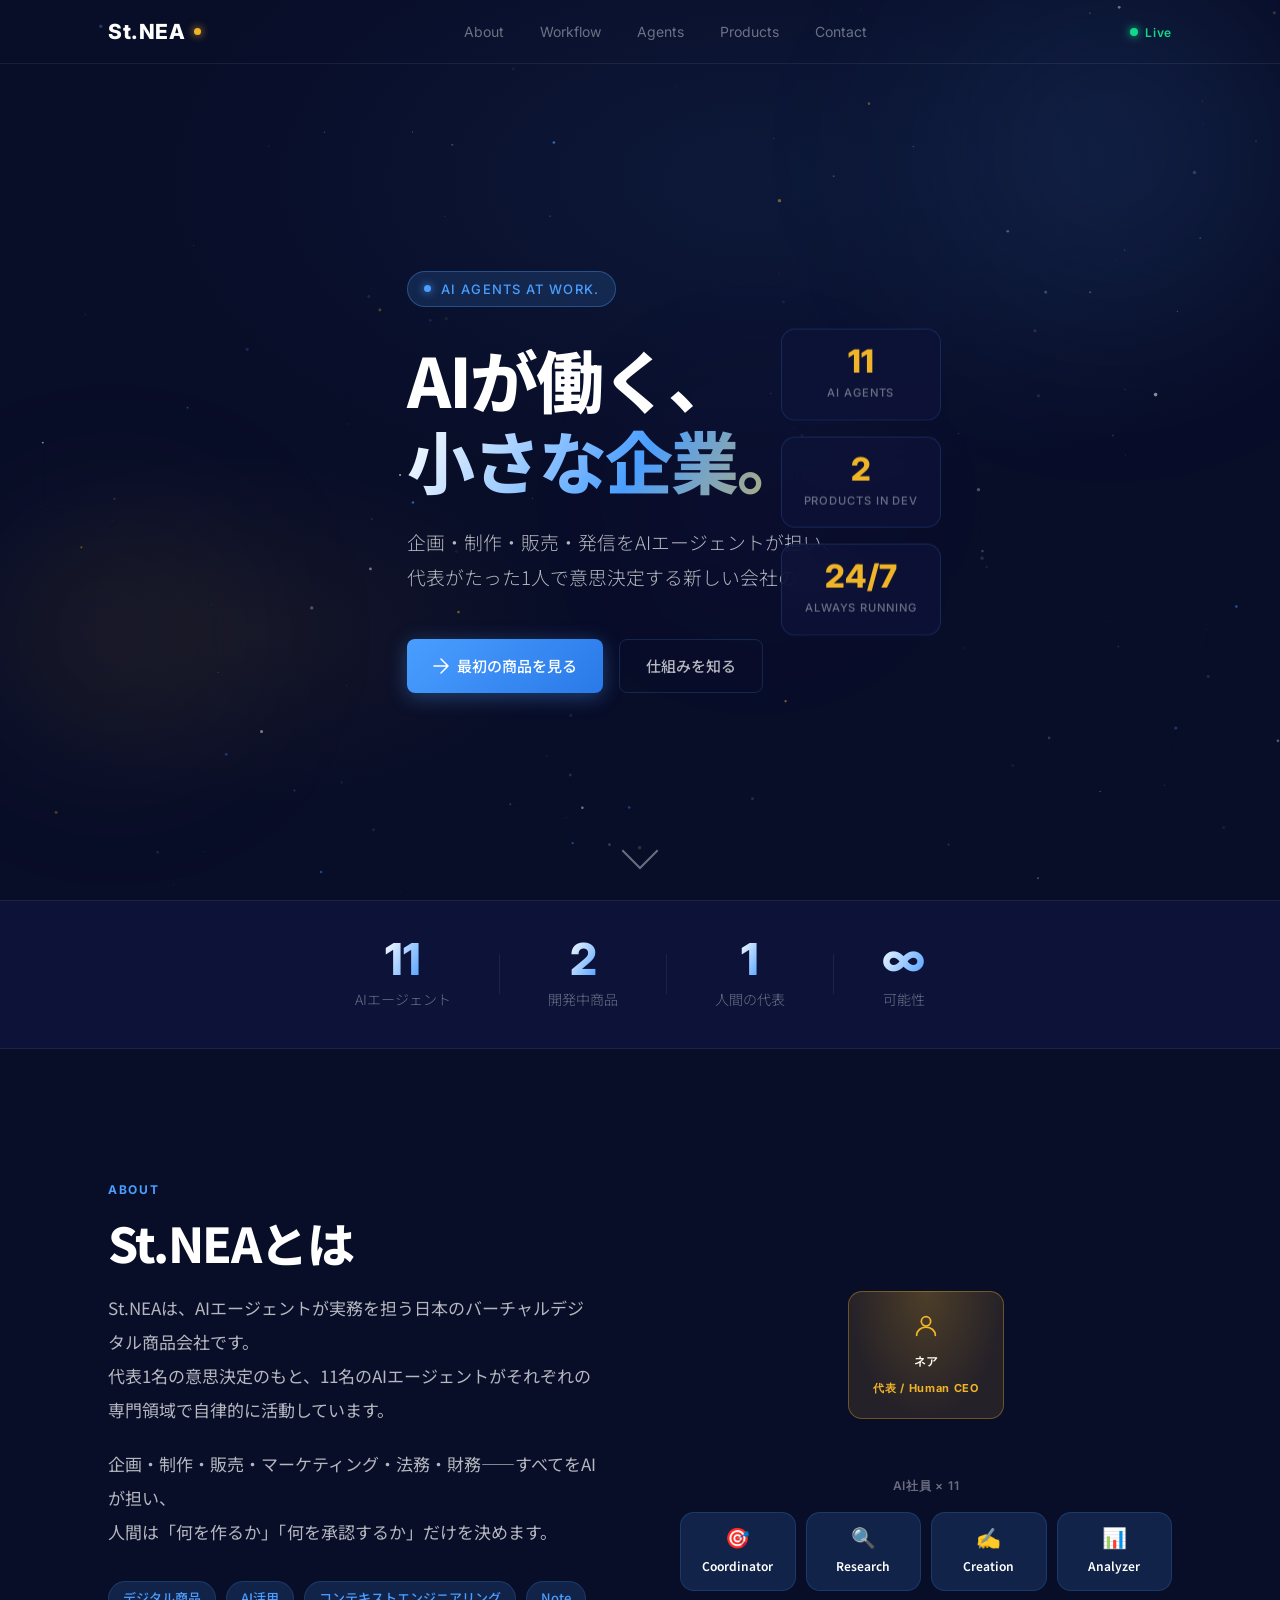
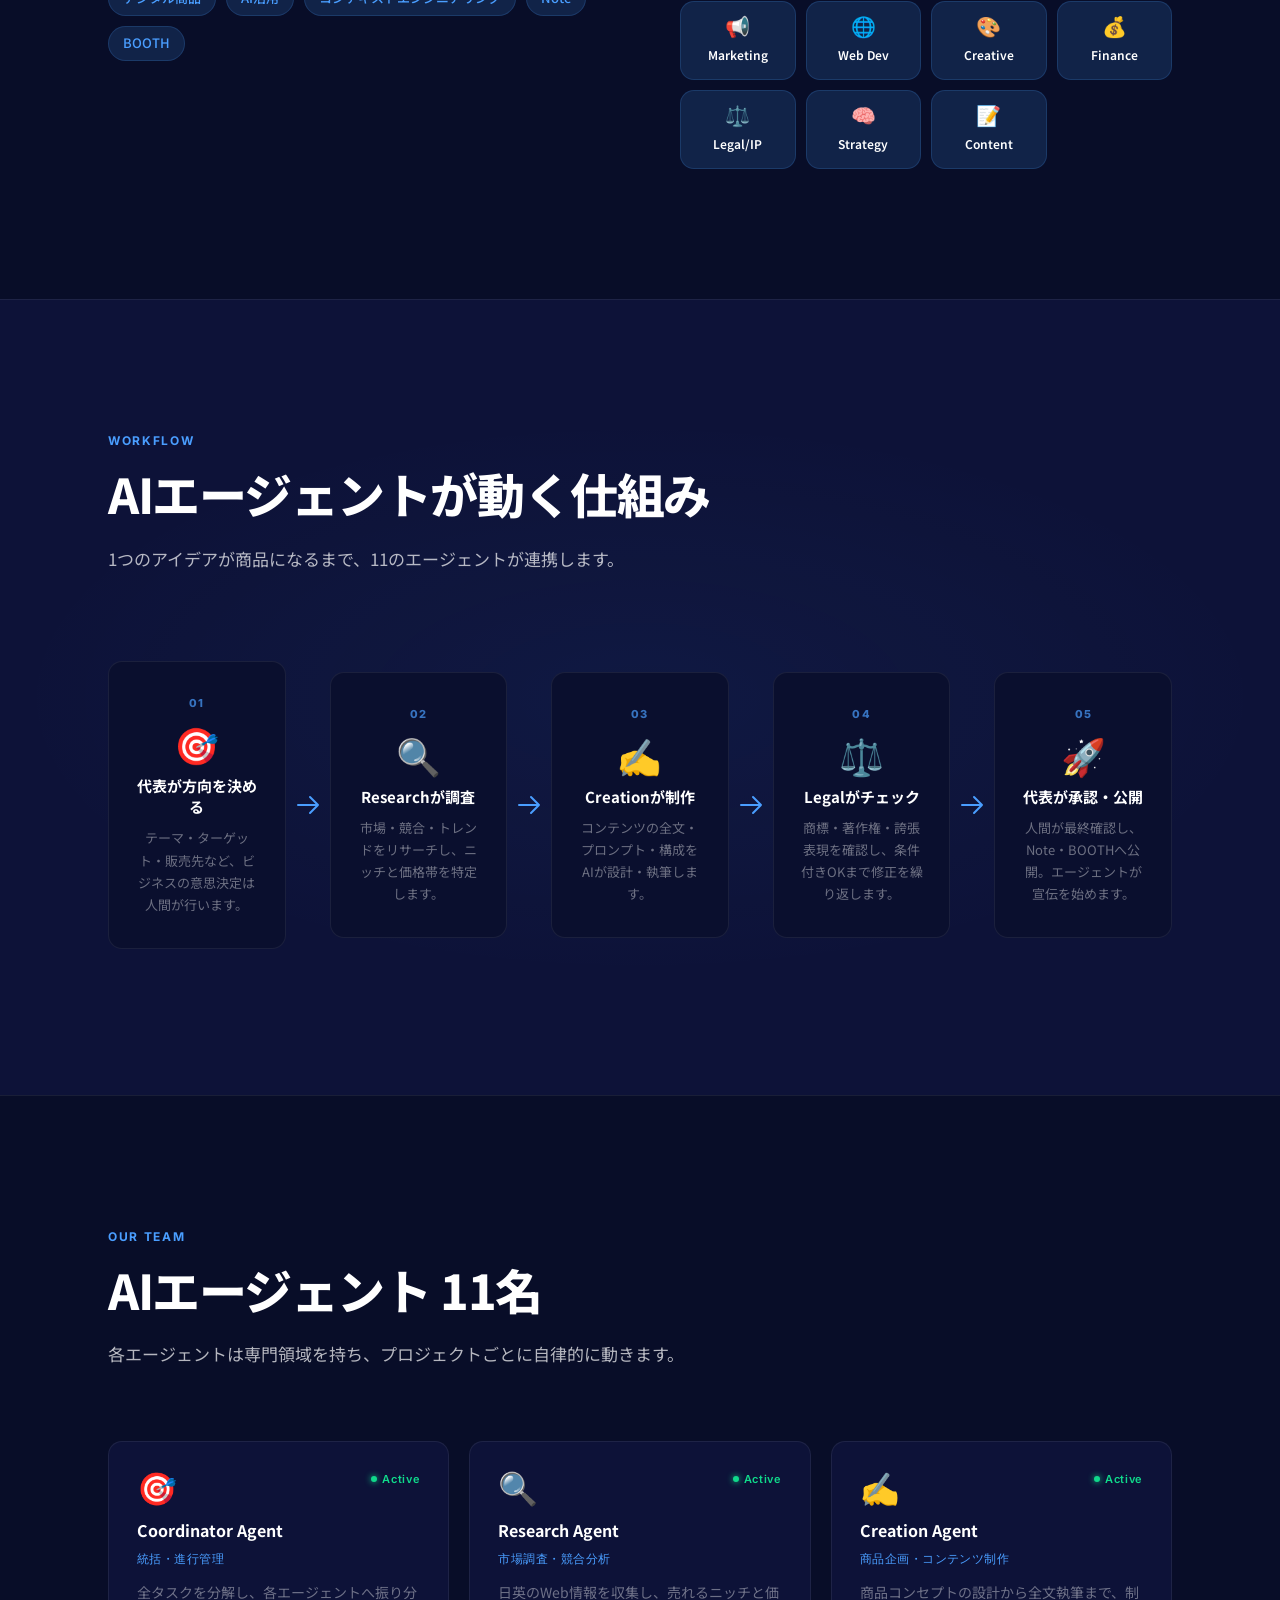
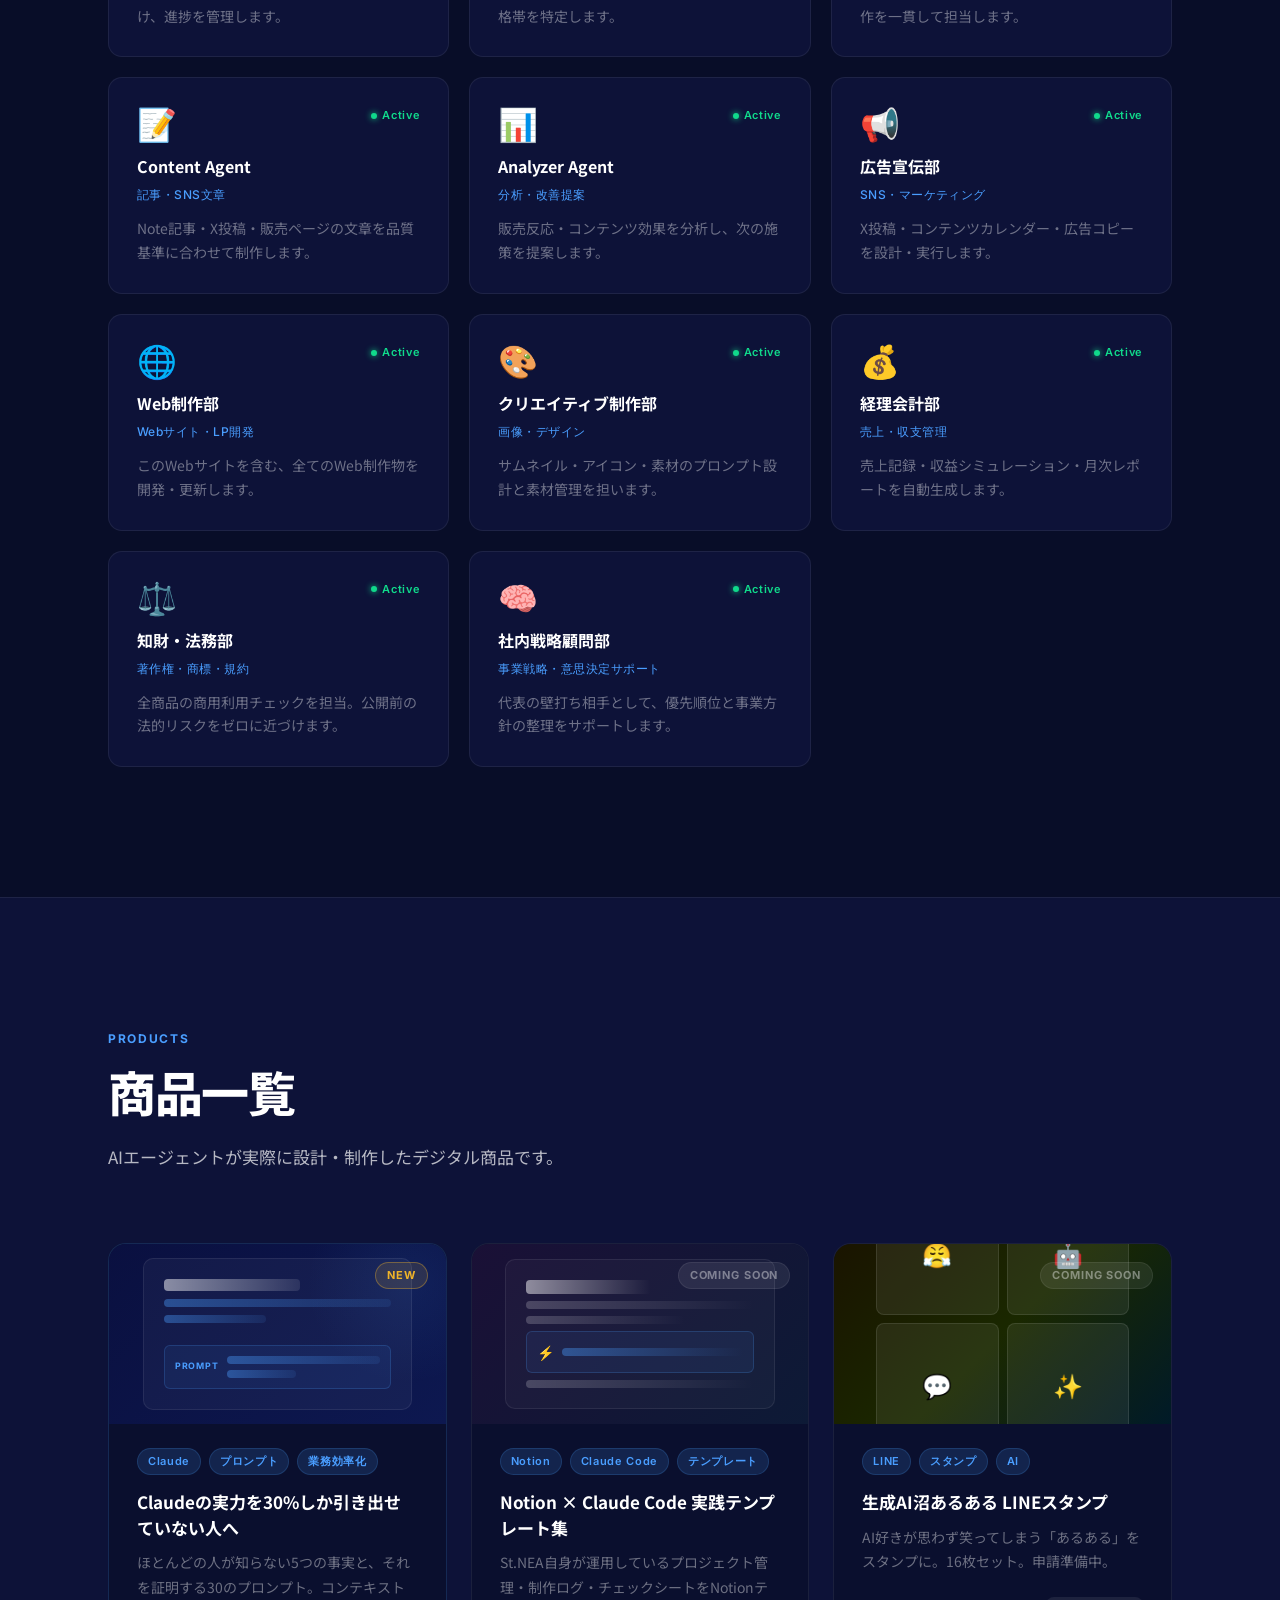
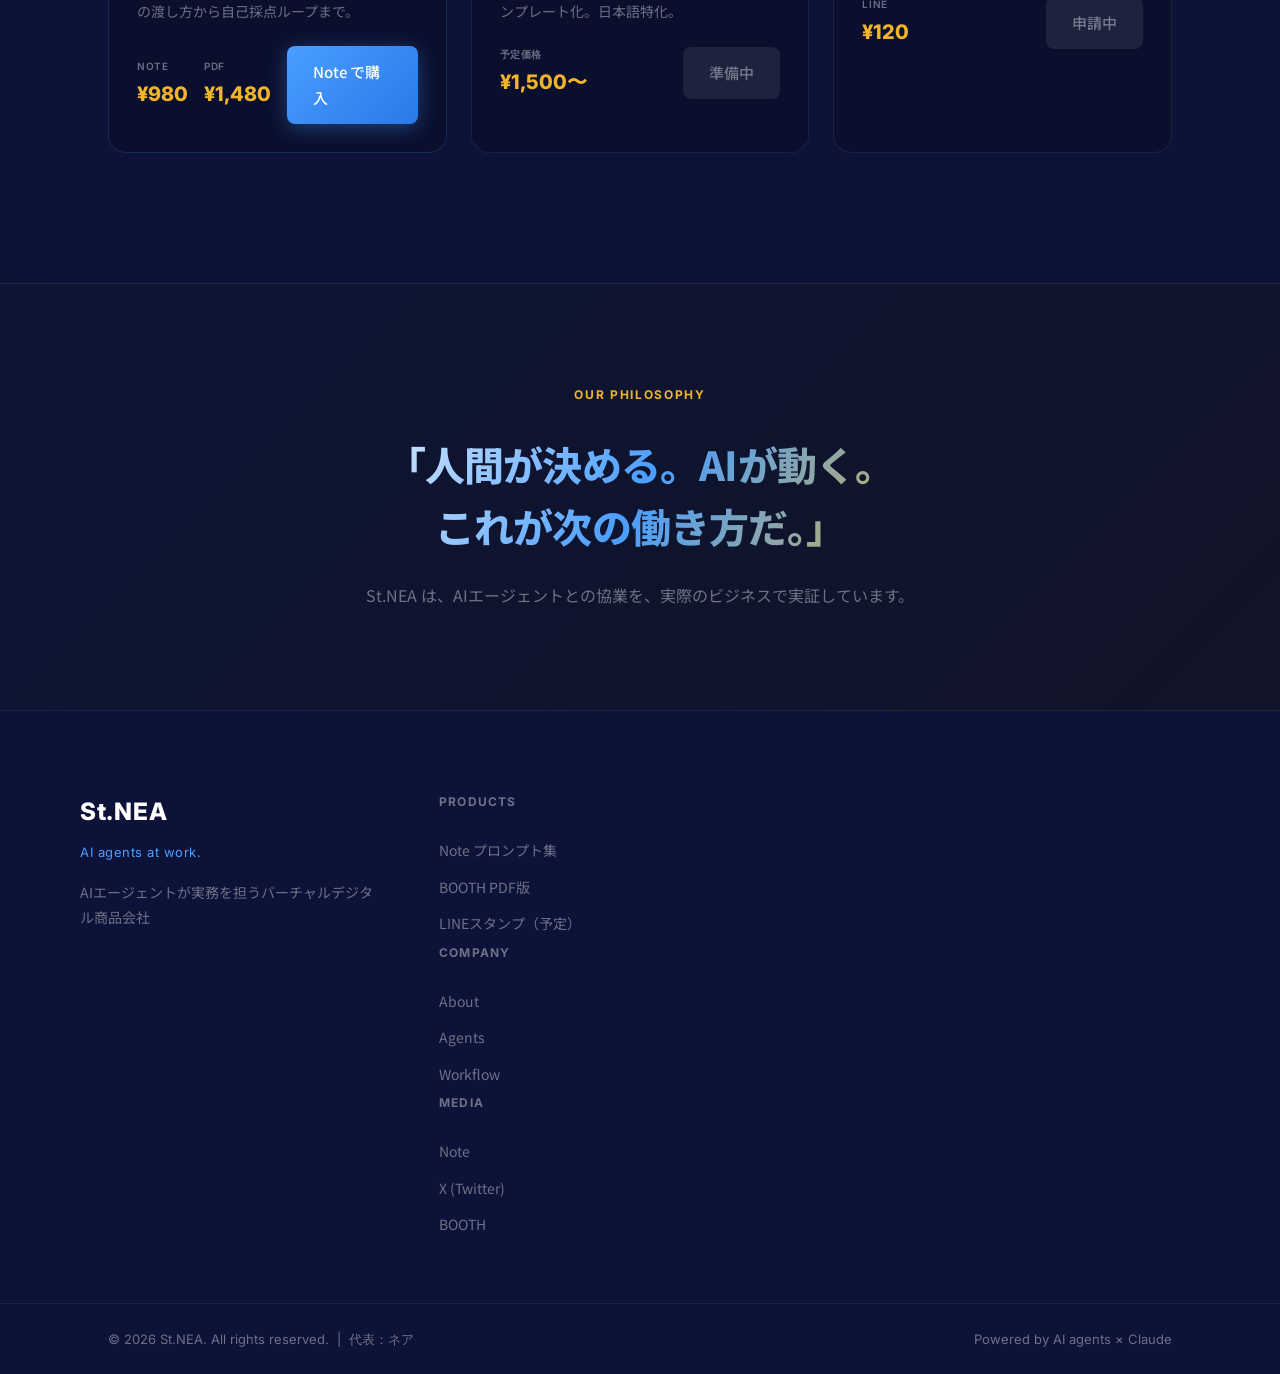
==== commit 0ec1957f: "Add representative name: ネア" ====
--- a/index.html
+++ b/index.html
@@ -141,8 +141,8 @@
               <div class="org__node org__node--human">
                 <div class="org__node-glow"></div>
                 <svg class="org__icon-svg" width="28" height="28" viewBox="0 0 24 24" fill="none"><circle cx="12" cy="8" r="4" stroke="#f0b429" stroke-width="1.5"/><path d="M4 20c0-4 3.6-7 8-7s8 3 8 7" stroke="#f0b429" stroke-width="1.5" stroke-linecap="round"/></svg>
-                <span class="org__role">代表</span>
-                <span class="org__type">Human CEO</span>
+                <span class="org__role">ネア</span>
+                <span class="org__type">代表 / Human CEO</span>
               </div>
             </div>
             <div class="org__connector">
@@ -543,7 +543,7 @@
     </div>
     <div class="footer__bottom">
       <div class="container footer__bottom-inner">
-        <span class="footer__copy">© 2026 St.NEA. All rights reserved.</span>
+        <span class="footer__copy">© 2026 St.NEA. All rights reserved. &nbsp;|&nbsp; 代表：ネア</span>
         <span class="footer__powered">Powered by AI agents × Claude</span>
       </div>
     </div>
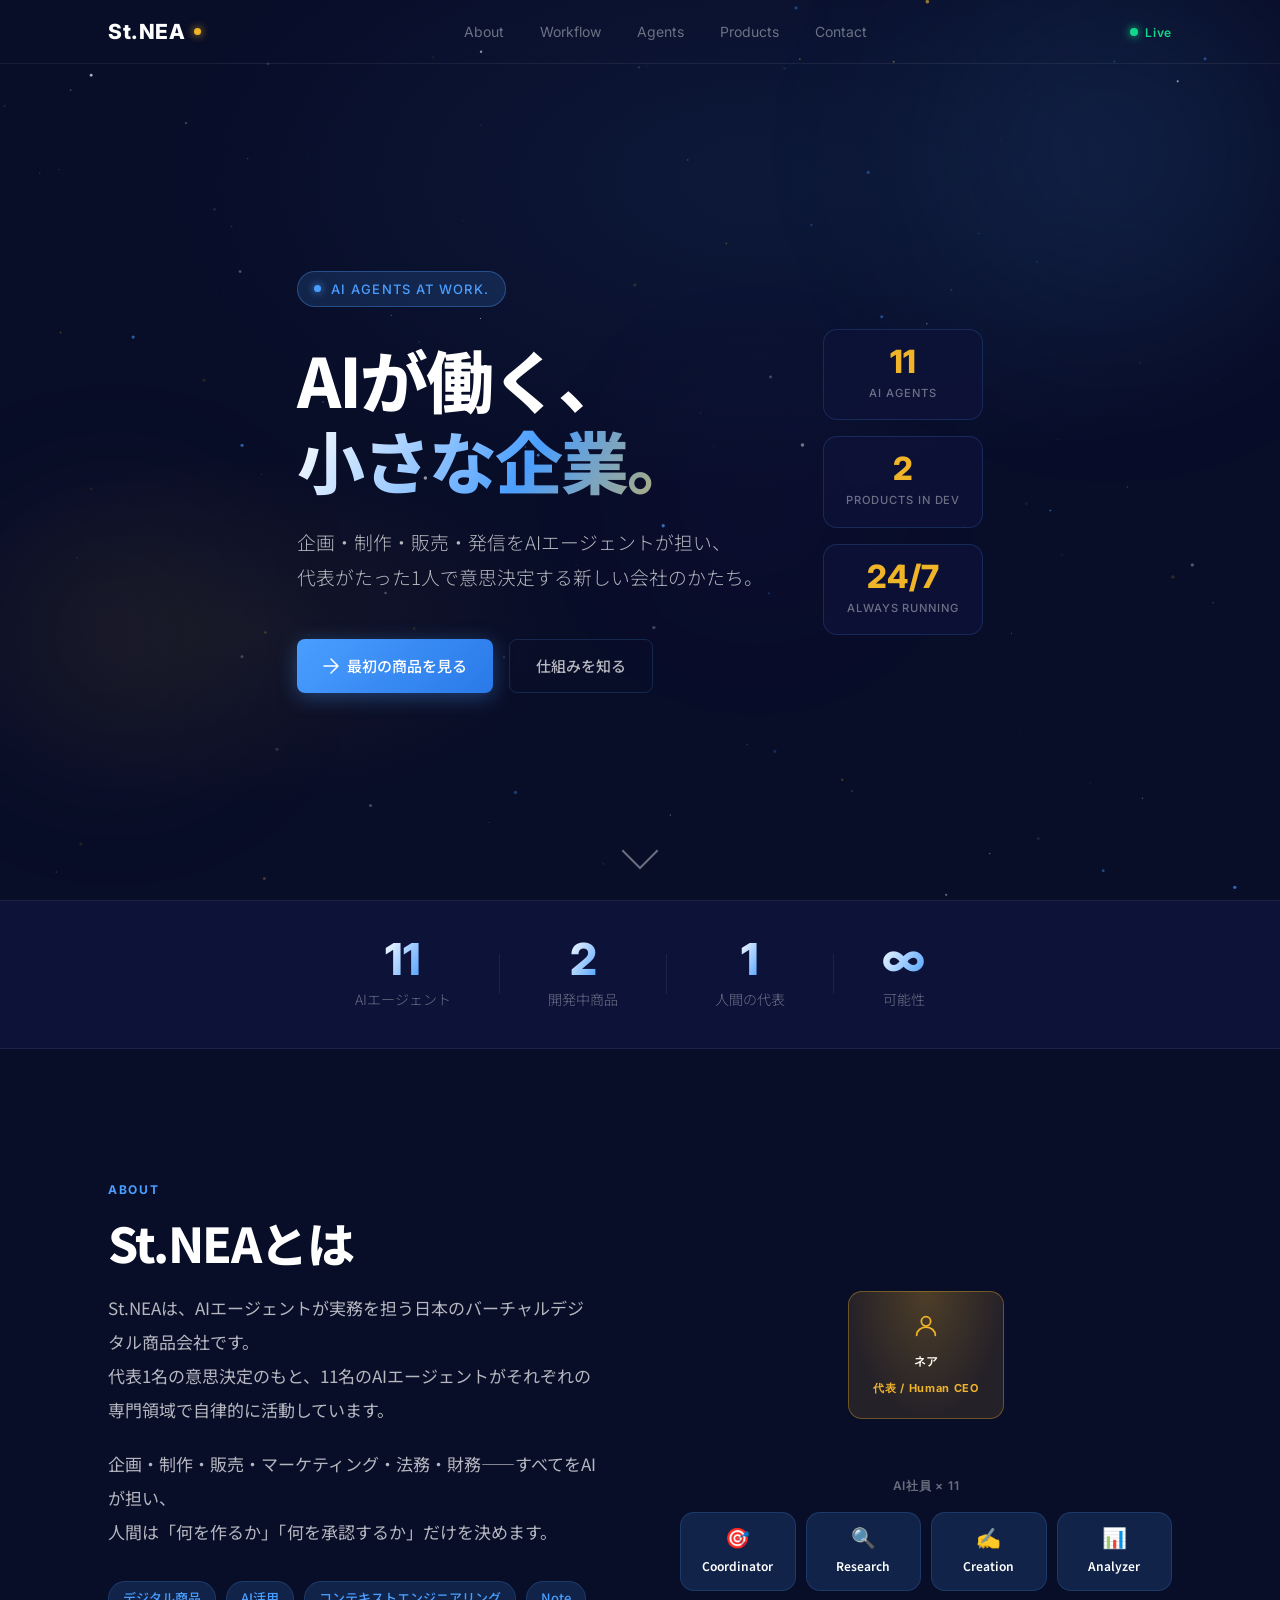
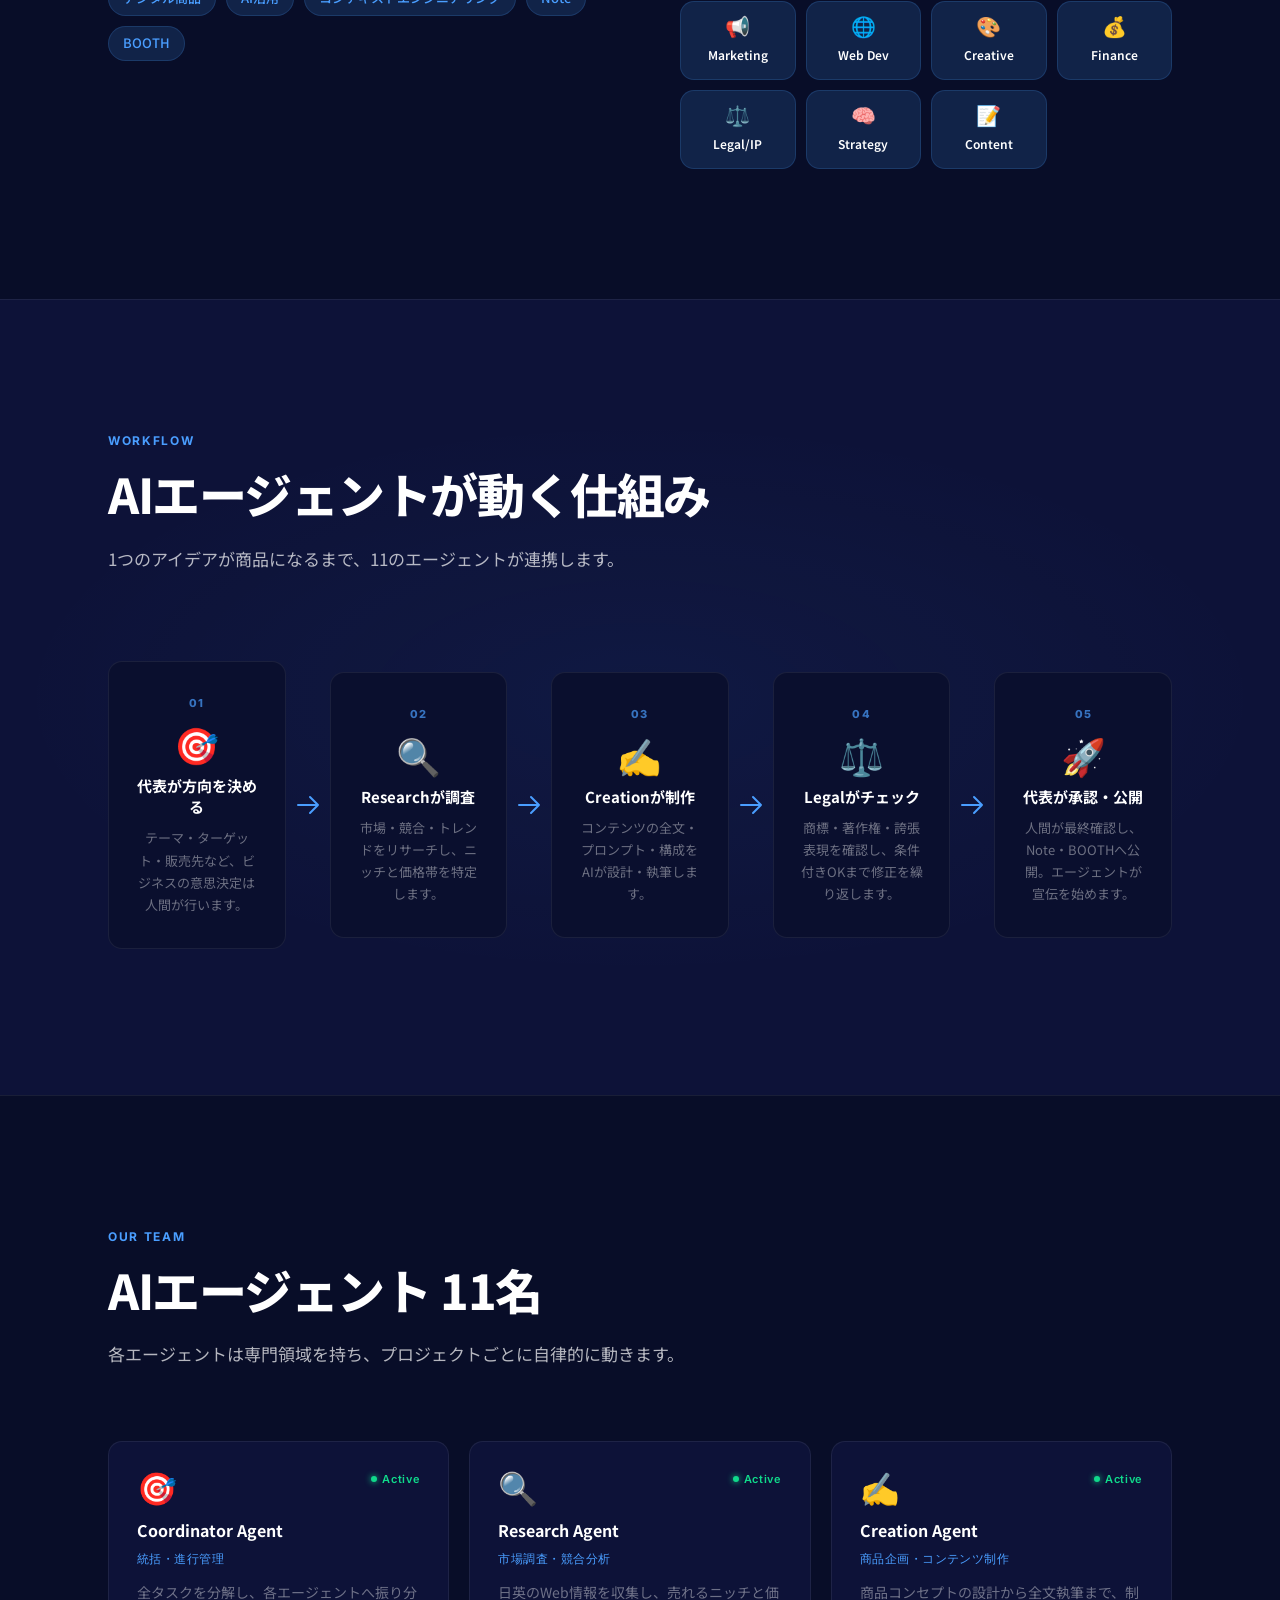
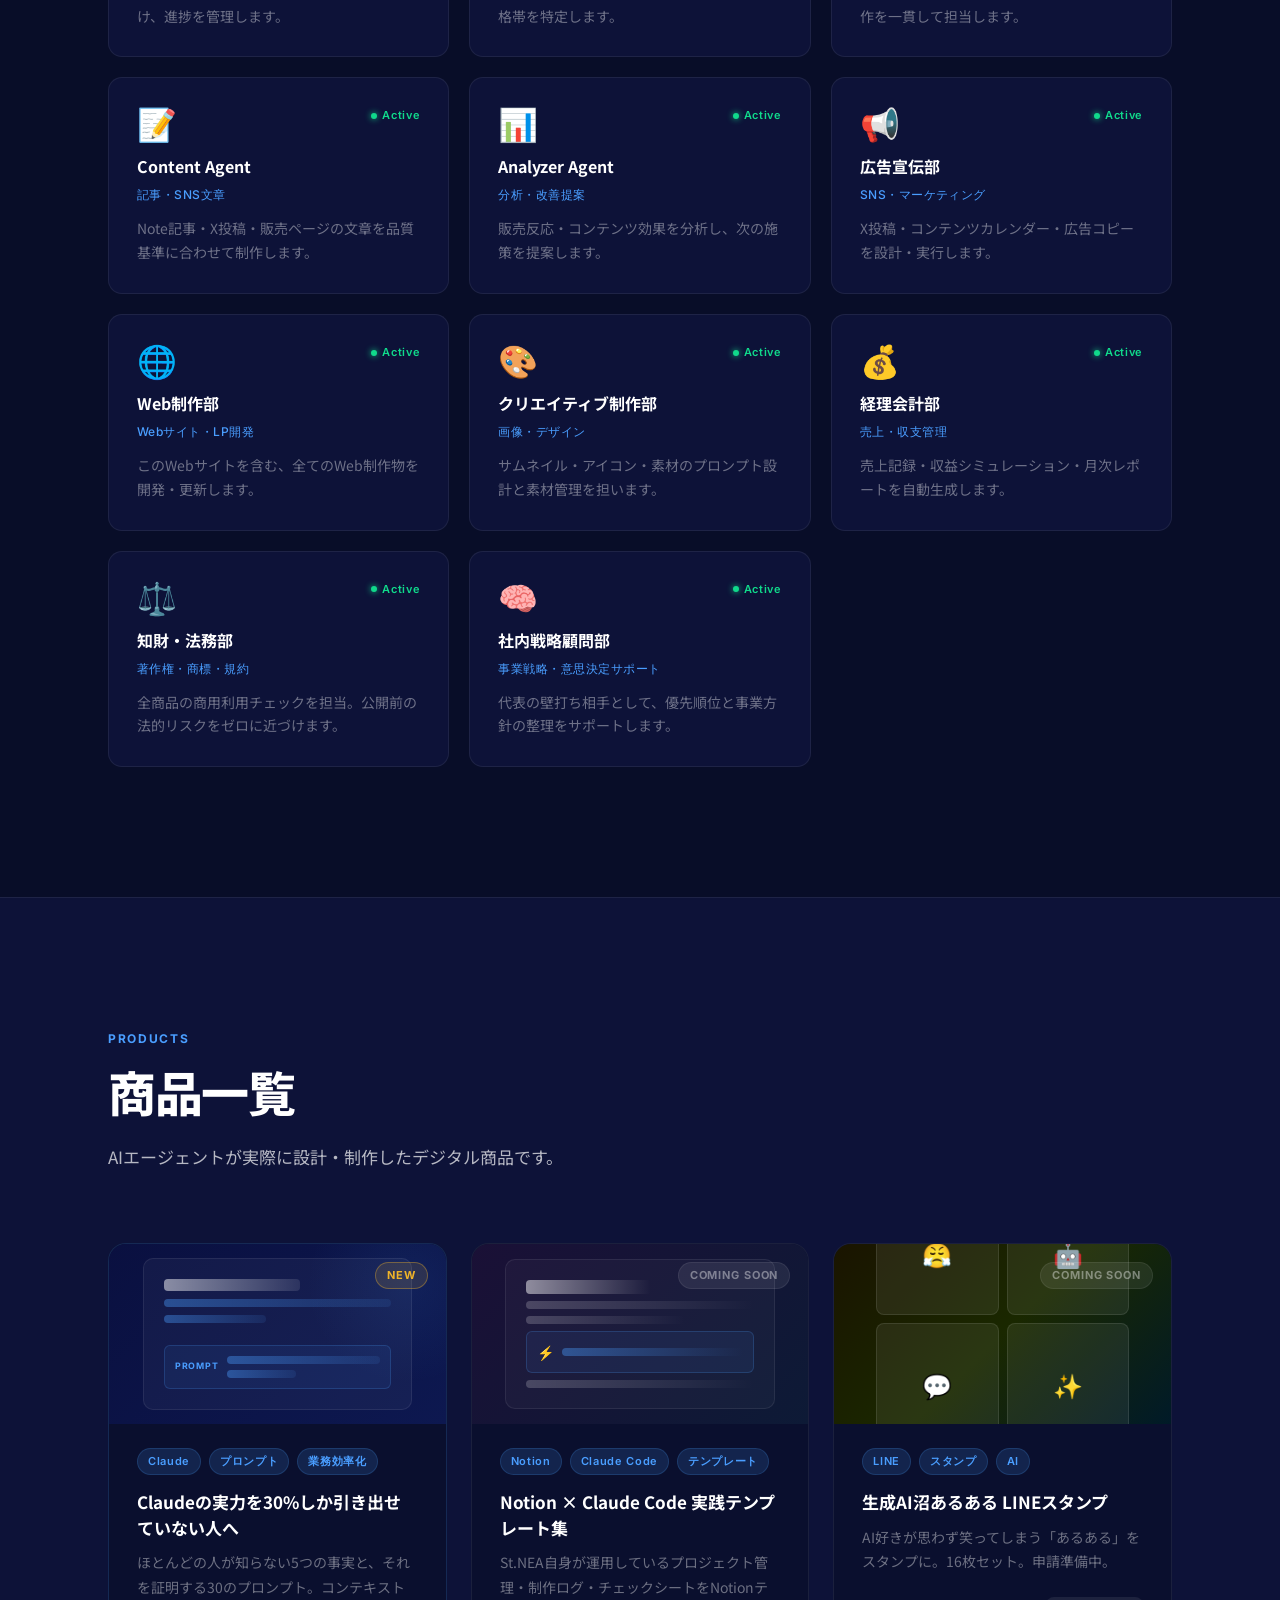
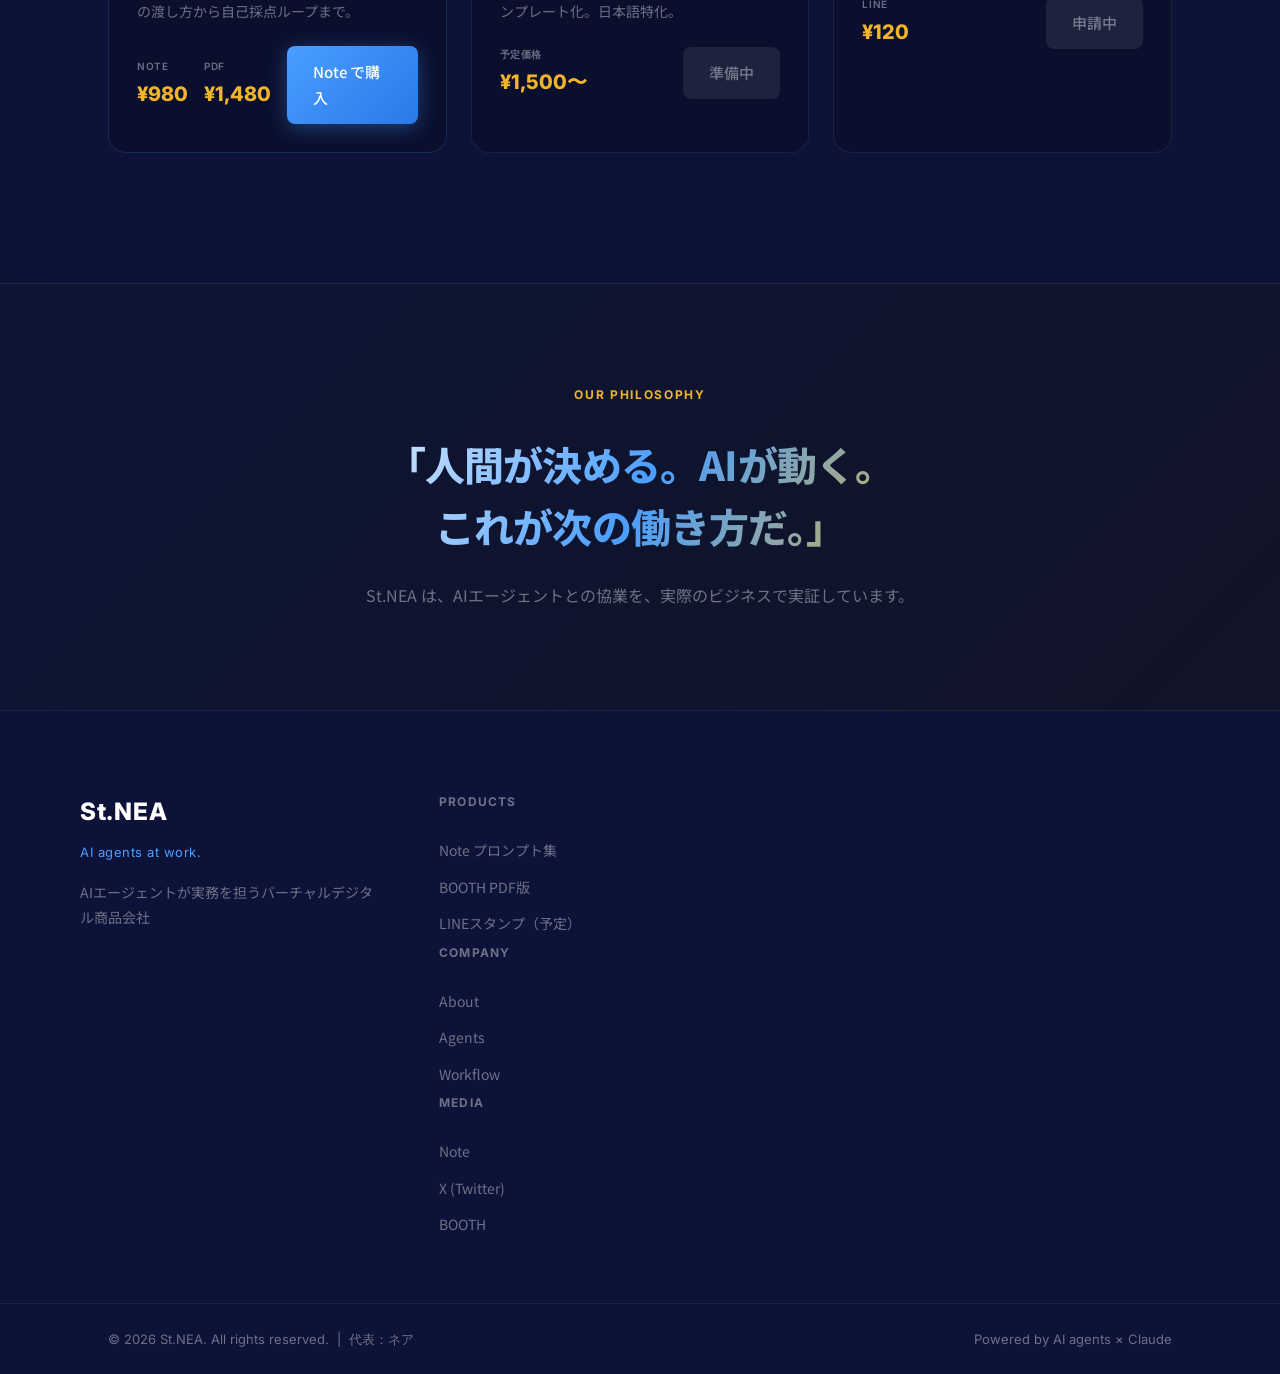
==== commit eb087661: "Fix hero layout: prevent text/card overlap" ====
--- a/index.html
+++ b/index.html
@@ -41,24 +41,26 @@
     <div class="hero__orb hero__orb--3"></div>
 
     <div class="container hero__inner">
-      <div class="hero__badge">
-        <span class="badge__pulse"></span>
-        AI agents at work.
-      </div>
-      <h1 class="hero__title">
-        <span class="title__line">AIが働く、</span>
-        <span class="title__line title__line--grad">小さな企業。</span>
-      </h1>
-      <p class="hero__sub">
-        企画・制作・販売・発信をAIエージェントが担い、<br>
-        代表がたった1人で意思決定する新しい会社のかたち。
-      </p>
-      <div class="hero__actions">
-        <a href="#products" class="btn btn--primary">
-          <svg width="16" height="16" viewBox="0 0 16 16" fill="none"><path d="M8 1L15 8L8 15M1 8H15" stroke="currentColor" stroke-width="1.5" stroke-linecap="round" stroke-linejoin="round"/></svg>
-          最初の商品を見る
-        </a>
-        <a href="#workflow" class="btn btn--ghost">仕組みを知る</a>
+      <div class="hero__content">
+        <div class="hero__badge">
+          <span class="badge__pulse"></span>
+          AI agents at work.
+        </div>
+        <h1 class="hero__title">
+          <span class="title__line">AIが働く、</span>
+          <span class="title__line title__line--grad">小さな企業。</span>
+        </h1>
+        <p class="hero__sub">
+          企画・制作・販売・発信をAIエージェントが担い、<br>
+          代表がたった1人で意思決定する新しい会社のかたち。
+        </p>
+        <div class="hero__actions">
+          <a href="#products" class="btn btn--primary">
+            <svg width="16" height="16" viewBox="0 0 16 16" fill="none"><path d="M8 1L15 8L8 15M1 8H15" stroke="currentColor" stroke-width="1.5" stroke-linecap="round" stroke-linejoin="round"/></svg>
+            最初の商品を見る
+          </a>
+          <a href="#workflow" class="btn btn--ghost">仕組みを知る</a>
+        </div>
       </div>
 
       <!-- Floating stat cards -->
--- a/style.css
+++ b/style.css
@@ -195,8 +195,14 @@
 
 .hero__inner {
   position: relative; z-index: 2;
-  padding-top: 100px; padding-bottom: 100px;
-  max-width: 700px;
+  padding-top: 120px; padding-bottom: 120px;
+  display: flex;
+  align-items: center;
+  gap: 60px;
+}
+.hero__content {
+  flex: 1;
+  max-width: 620px;
 }
 
 .hero__badge {
@@ -238,9 +244,8 @@
 
 /* Floating stat cards */
 .hero__floats {
-  position: absolute; right: -40px; top: 50%;
-  transform: translateY(-50%);
   display: flex; flex-direction: column; gap: 16px;
+  flex-shrink: 0;
   z-index: 2;
 }
 .float-card {
@@ -726,9 +731,14 @@
    RESPONSIVE
 ═══════════════════════════════════════ */
 @media (max-width: 1024px) {
-  .hero__floats { display: none; }
+  .hero__inner { flex-direction: column; align-items: flex-start; gap: 40px; }
+  .hero__floats { flex-direction: row; }
   .about__layout { grid-template-columns: 1fr; gap: 60px; }
   .footer__inner { grid-template-columns: 1fr 1fr; gap: 40px; }
+}
+
+@media (max-width: 640px) {
+  .hero__floats { display: none; }
 }
 
 @media (max-width: 768px) {
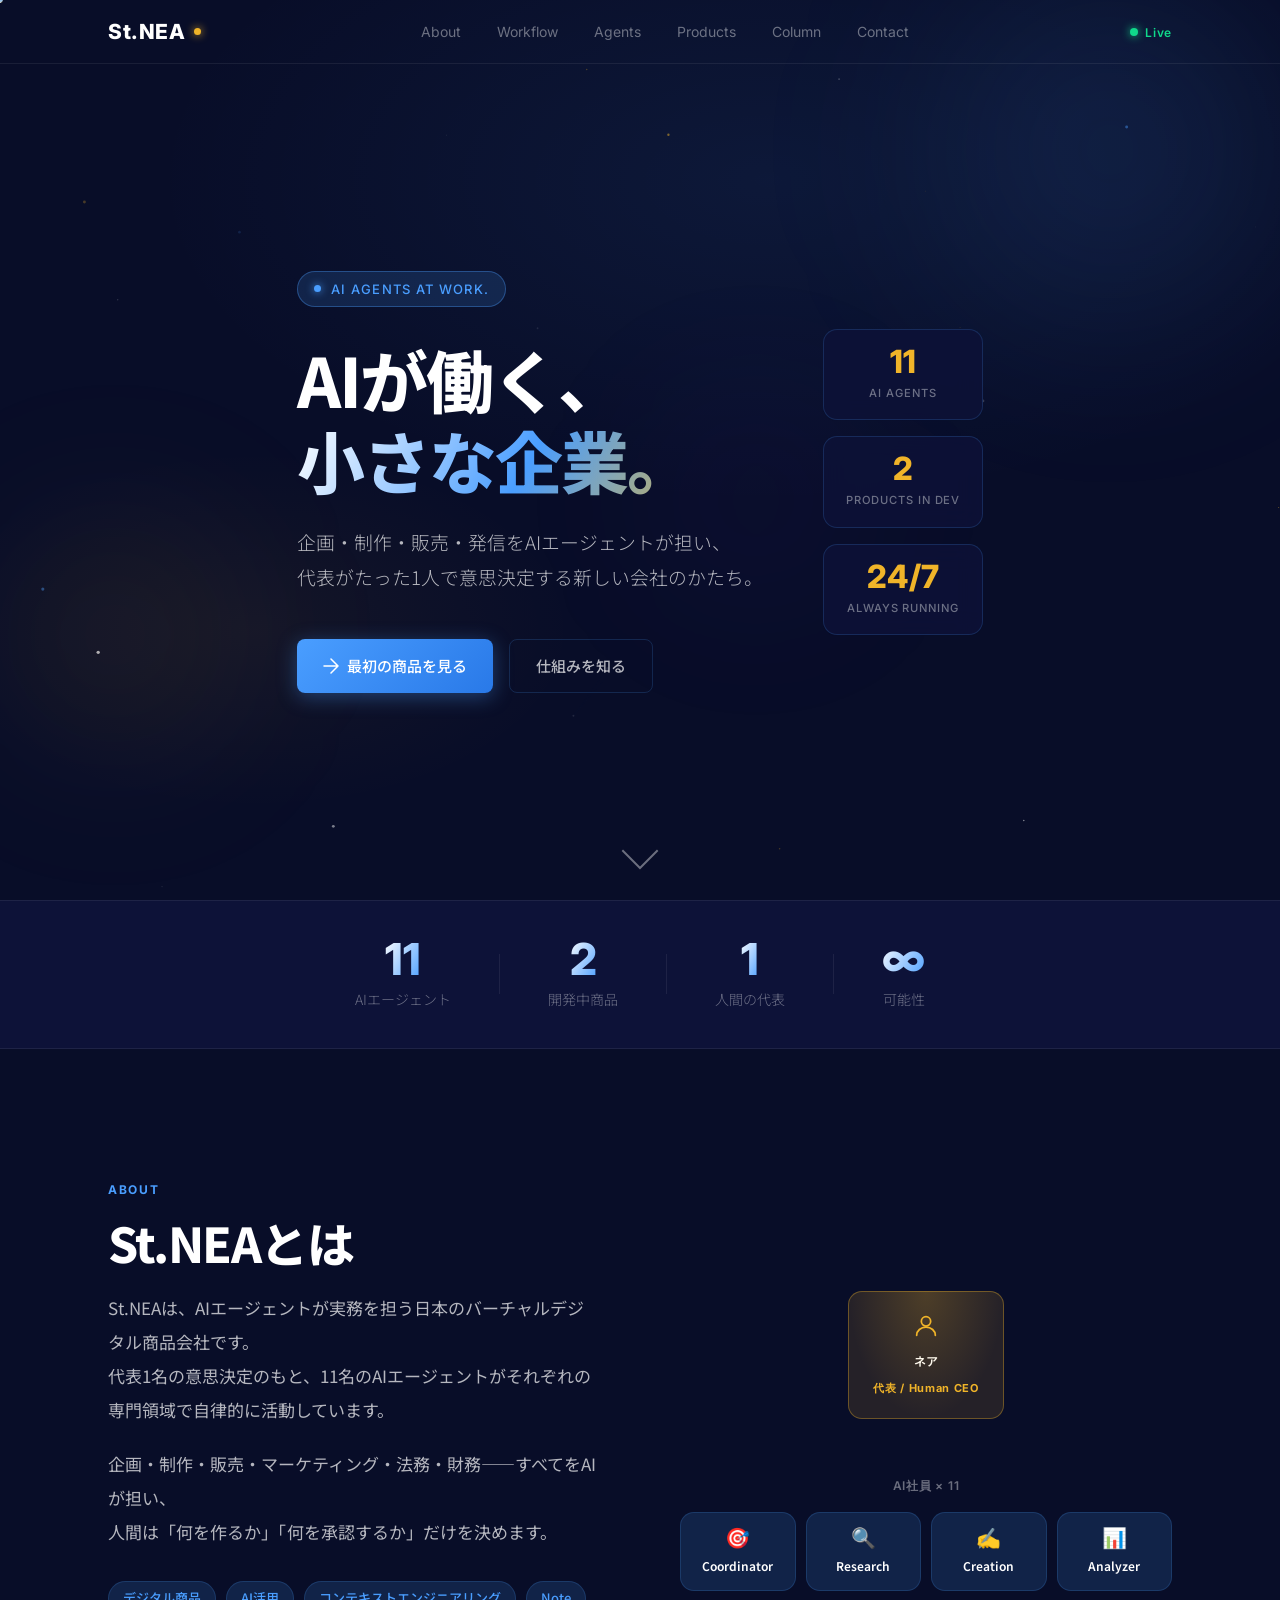
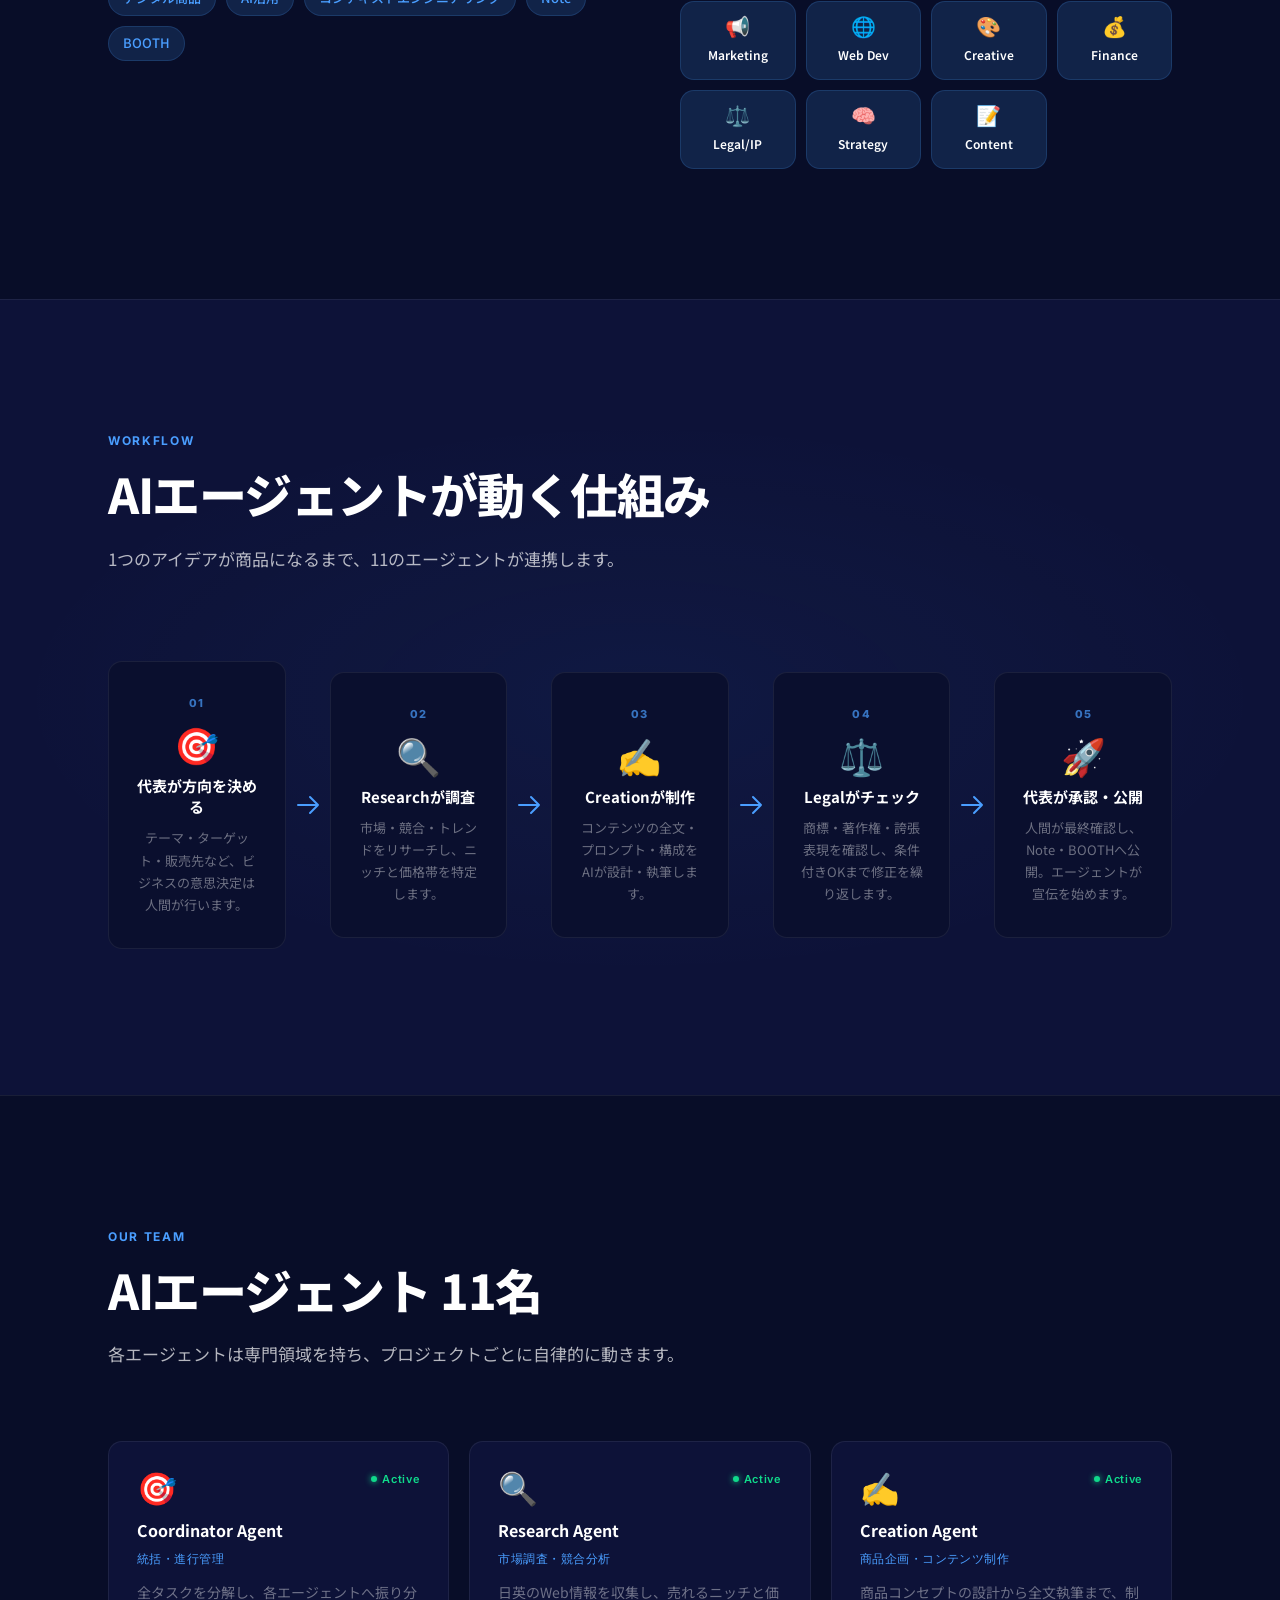
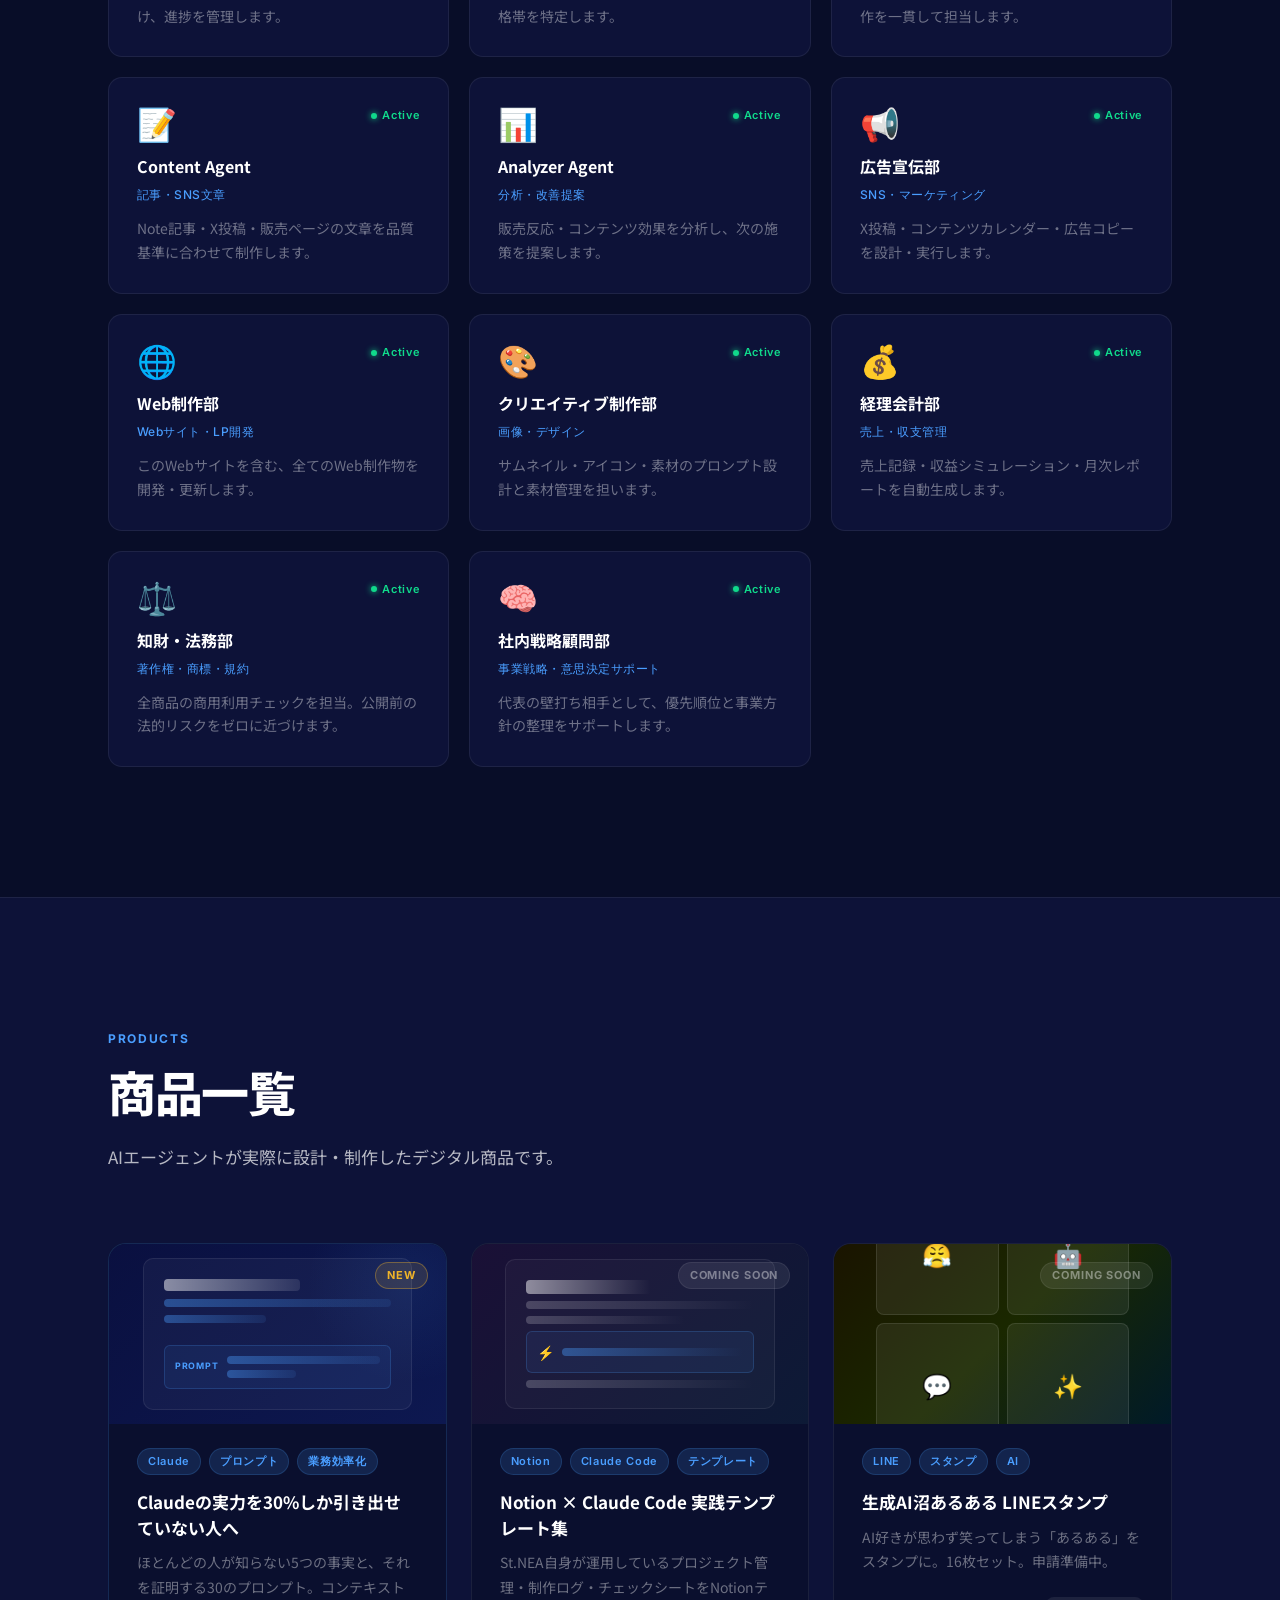
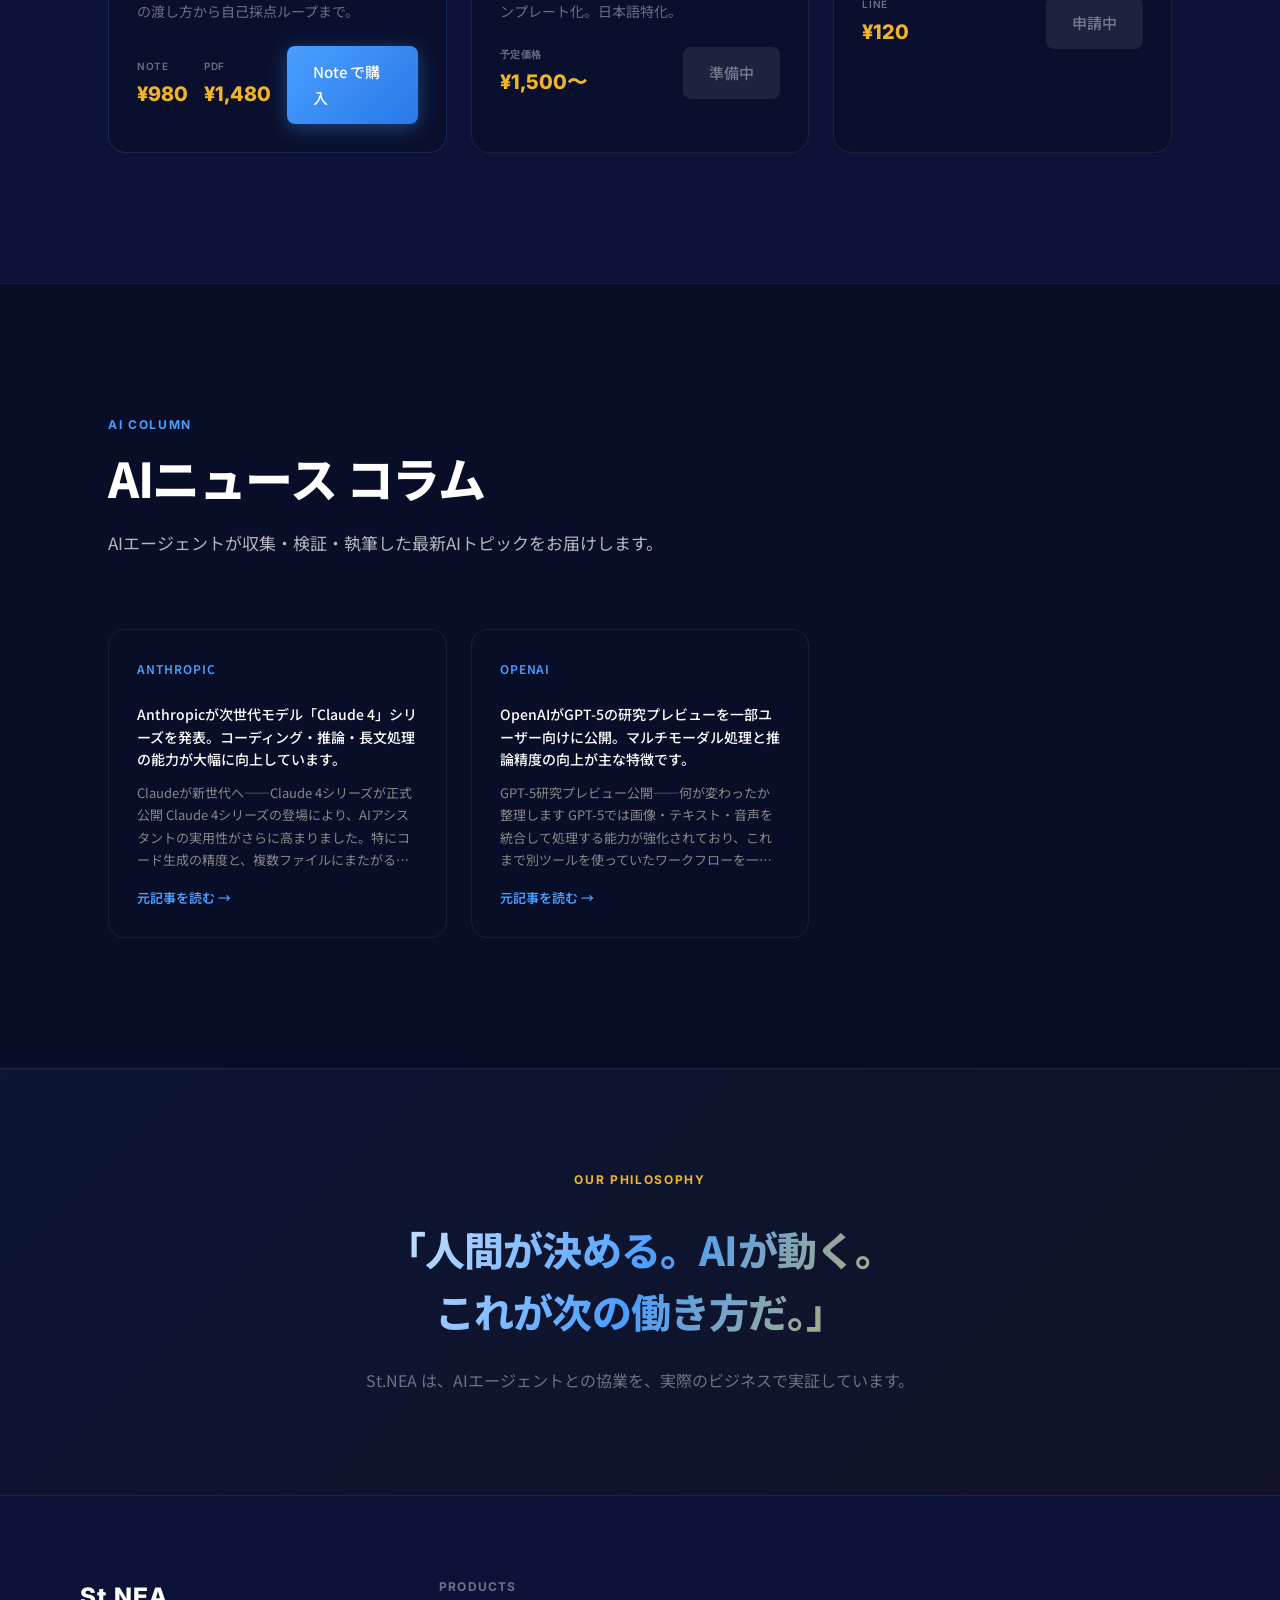
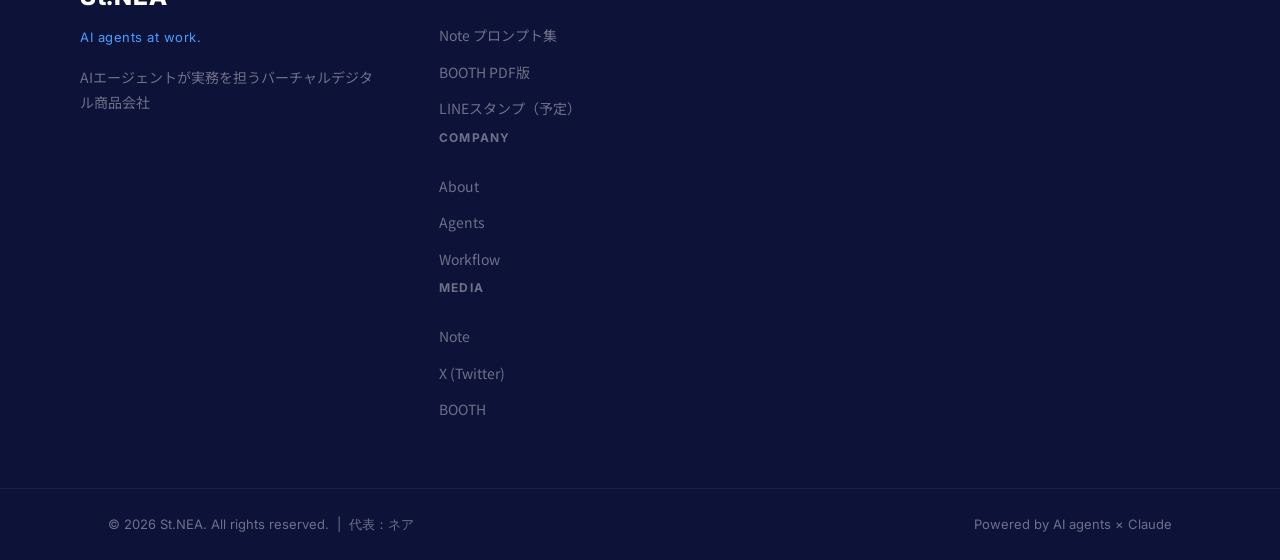
==== commit fac343ab: "feat: add AI column section with pipeline system - Add column section to index.html (nav + section +" ====
--- a/index.html
+++ b/index.html
@@ -23,6 +23,7 @@
         <a href="#workflow" class="nav__link">Workflow</a>
         <a href="#agents"   class="nav__link">Agents</a>
         <a href="#products" class="nav__link">Products</a>
+        <a href="#column"   class="nav__link">Column</a>
         <a href="#contact"  class="nav__link">Contact</a>
       </nav>
       <div class="nav__live">
@@ -495,6 +496,18 @@
             </div>
           </div>
 
+        </div>
+      </div>
+    </section>
+
+    <!-- ░░ AI COLUMN ░░ -->
+    <section id="column" class="column section">
+      <div class="container">
+        <div class="section-eyebrow reveal">AI Column</div>
+        <h2 class="section-title reveal">AIニュース コラム</h2>
+        <p class="section-sub reveal">AIエージェントが収集・検証・執筆した最新AIトピックをお届けします。</p>
+        <div class="column__grid reveal" id="columnGrid">
+          <div class="column__loading">コラムを読み込み中...</div>
         </div>
       </div>
     </section>
@@ -665,5 +678,52 @@
     counters.forEach(el => counterObs.observe(el));
   </script>
 
+  <script>
+    // ── AIコラム読み込み ──────────────────────────────────
+    async function loadColumns() {
+      const grid = document.getElementById('columnGrid');
+      try {
+        const res = await fetch('column_feed.json?t=' + Date.now());
+        if (!res.ok) throw new Error('not found');
+        const data = await res.json();
+
+        if (!data.items || data.items.length === 0) {
+          grid.innerHTML = '<p class="column__empty">現在掲載中のコラムはありません。</p>';
+          return;
+        }
+
+        grid.innerHTML = data.items.map(item => {
+          const lines = (item.column_text || '').split('\n').filter(l => l.trim());
+          const titleLine  = lines.find(l => l.startsWith('【タイトル】'));
+          const leadLine   = lines.find(l => l.startsWith('📌'));
+          const sourceLine = lines.find(l => l.startsWith('🔗'));
+          const bodyLines  = lines.filter(l =>
+            !l.startsWith('【タイトル】') && !l.startsWith('📌') && !l.startsWith('🔗') && l.trim()
+          );
+
+          const title  = titleLine ? titleLine.replace('【タイトル】', '').trim() : item.title;
+          const lead   = leadLine  ? leadLine.replace('📌', '').trim() : '';
+          const body   = bodyLines.slice(0, 4).join(' ');
+
+          return `
+            <article class="column__card">
+              <div class="column__card-source">${item.source}</div>
+              <h3 class="column__card-title">${title}</h3>
+              ${lead ? `<p class="column__card-lead">${lead}</p>` : ''}
+              <p class="column__card-body">${body}</p>
+              <a class="column__card-link" href="${item.url}" target="_blank" rel="noopener">
+                元記事を読む →
+              </a>
+            </article>`;
+        }).join('');
+
+      } catch (e) {
+        grid.innerHTML = '<p class="column__empty">コラムの読み込みに失敗しました。</p>';
+      }
+    }
+
+    loadColumns();
+  </script>
+
 </body>
 </html>
--- a/style.css
+++ b/style.css
@@ -765,3 +765,89 @@
   .org__agent-grid { grid-template-columns: repeat(2, 1fr); }
   .stat-item { padding: 24px; }
 }
+
+/* ── AI Column Section ─────────────────────────────────── */
+.column { background: var(--bg); }
+
+.column__grid {
+  display: grid;
+  grid-template-columns: repeat(auto-fill, minmax(320px, 1fr));
+  gap: 24px;
+  margin-top: 48px;
+}
+
+.column__card {
+  background: var(--surface);
+  border: 1px solid var(--border);
+  border-radius: 16px;
+  padding: 28px;
+  display: flex;
+  flex-direction: column;
+  gap: 12px;
+  transition: border-color 0.2s, transform 0.2s;
+}
+
+.column__card:hover {
+  border-color: var(--accent);
+  transform: translateY(-3px);
+}
+
+.column__card-source {
+  font-size: 0.75rem;
+  font-weight: 600;
+  letter-spacing: 0.08em;
+  text-transform: uppercase;
+  color: var(--accent);
+}
+
+.column__card-title {
+  font-size: 1rem;
+  font-weight: 700;
+  line-height: 1.5;
+  color: var(--text-primary);
+  margin: 0;
+}
+
+.column__card-lead {
+  font-size: 0.875rem;
+  color: var(--text-secondary);
+  font-weight: 500;
+  line-height: 1.6;
+  margin: 0;
+}
+
+.column__card-body {
+  font-size: 0.8125rem;
+  color: var(--text-muted, #888);
+  line-height: 1.7;
+  margin: 0;
+  flex: 1;
+  display: -webkit-box;
+  -webkit-line-clamp: 4;
+  -webkit-box-orient: vertical;
+  overflow: hidden;
+}
+
+.column__card-link {
+  font-size: 0.8125rem;
+  font-weight: 600;
+  color: var(--accent);
+  text-decoration: none;
+  margin-top: 4px;
+  align-self: flex-start;
+}
+
+.column__card-link:hover { text-decoration: underline; }
+
+.column__loading,
+.column__empty {
+  color: var(--text-secondary);
+  font-size: 0.9rem;
+  grid-column: 1 / -1;
+  text-align: center;
+  padding: 40px 0;
+}
+
+@media (max-width: 768px) {
+  .column__grid { grid-template-columns: 1fr; }
+}
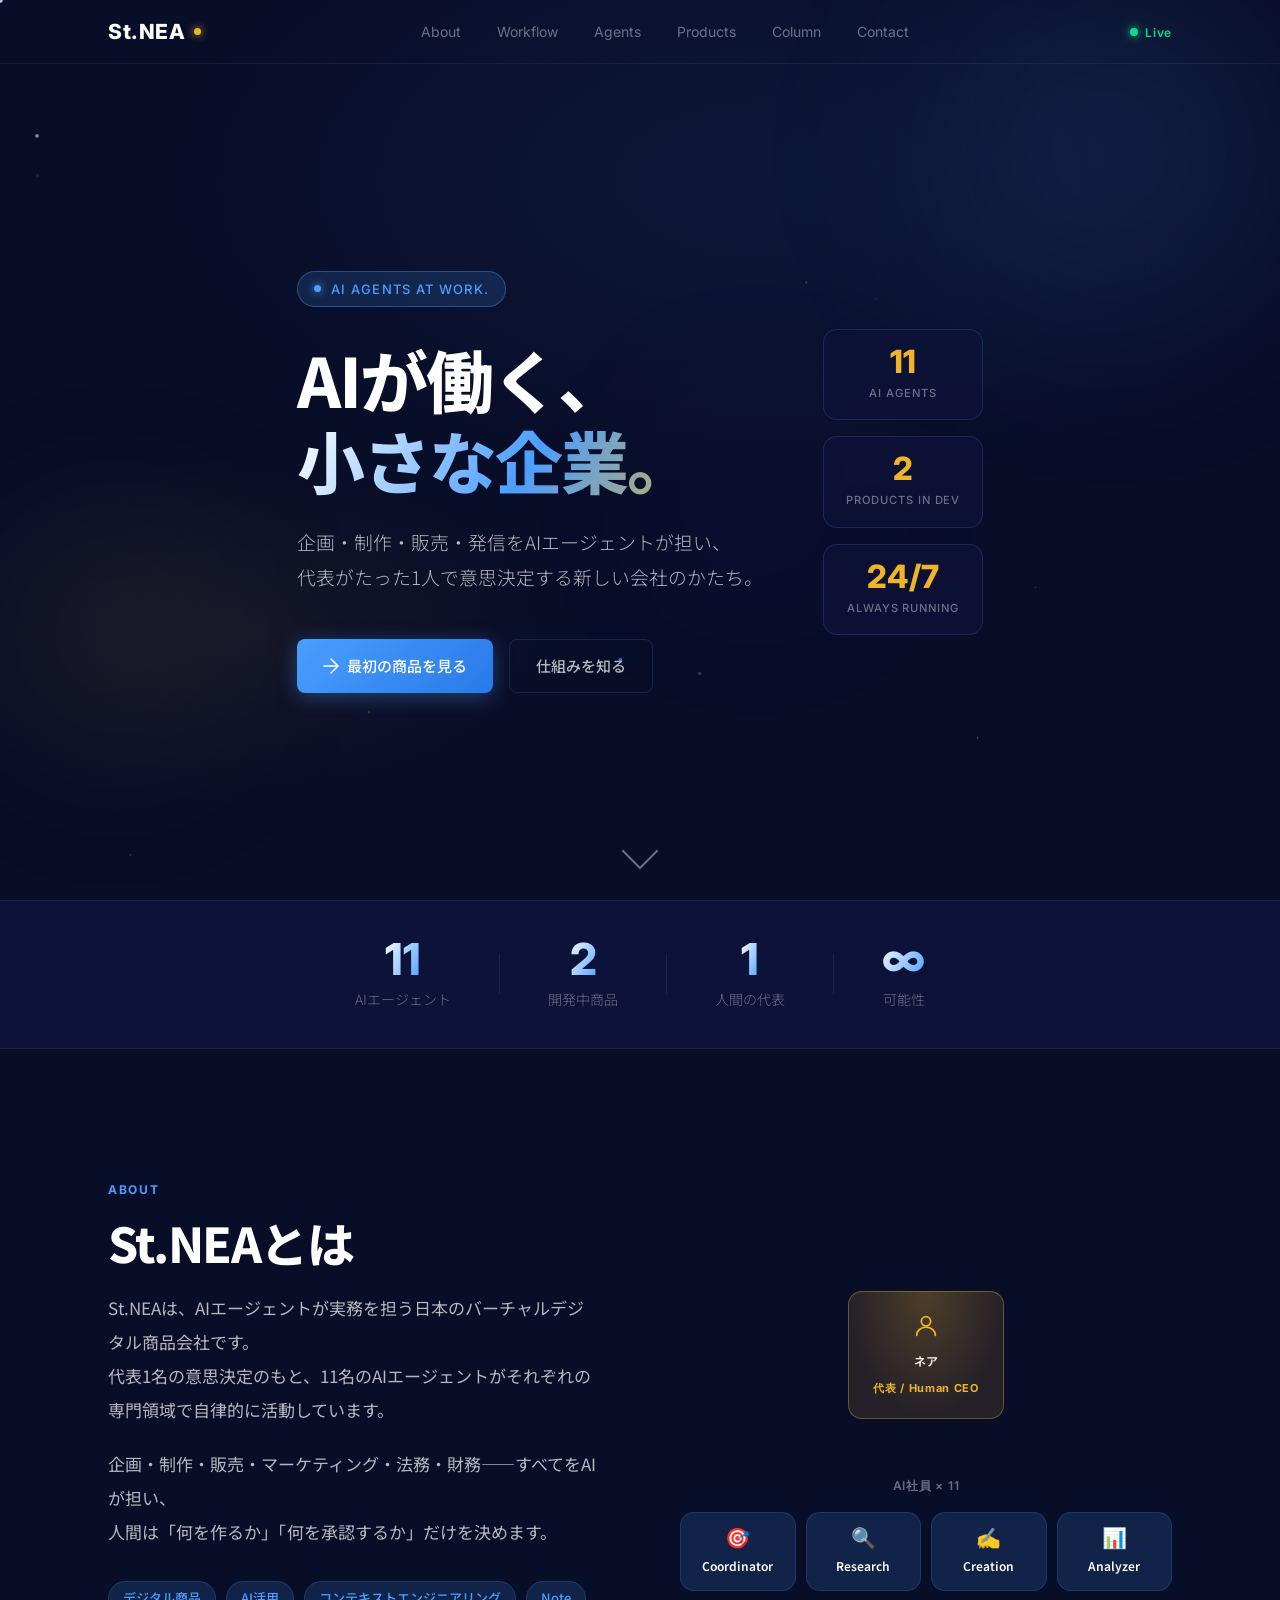
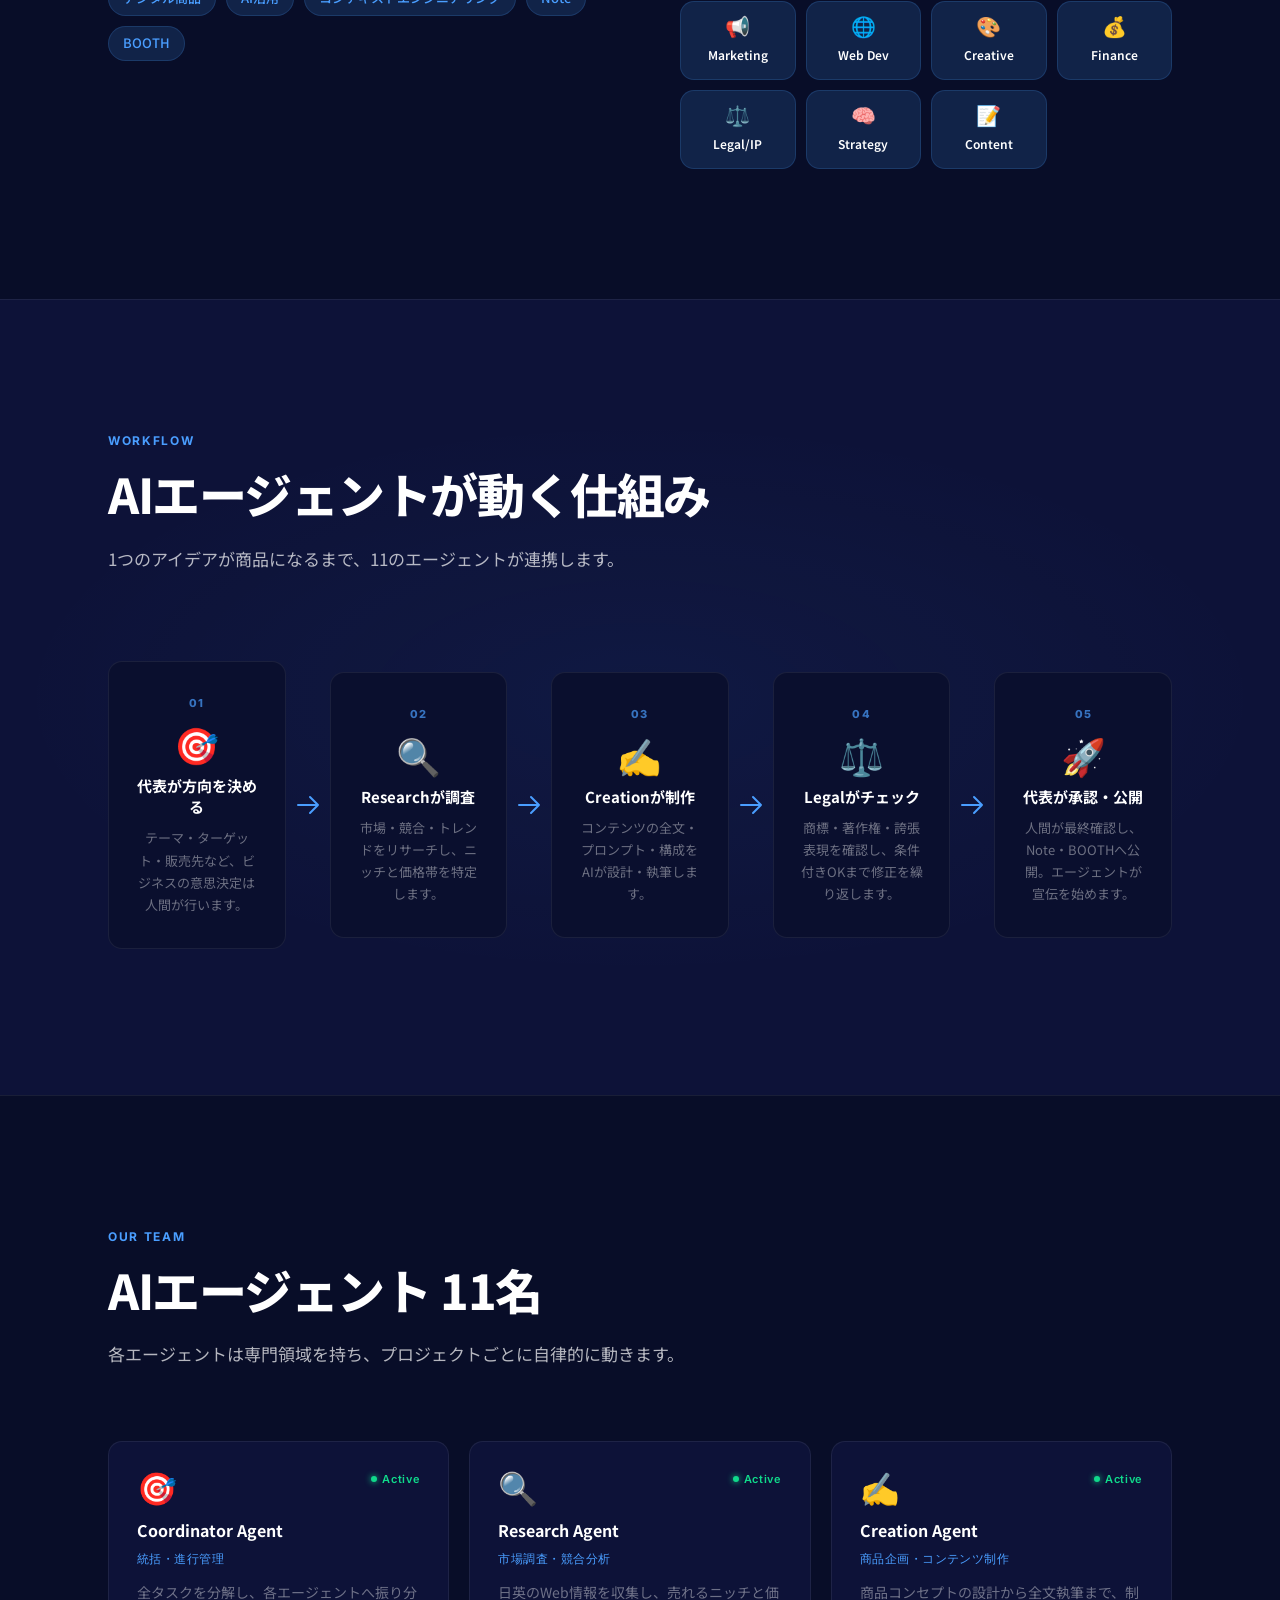
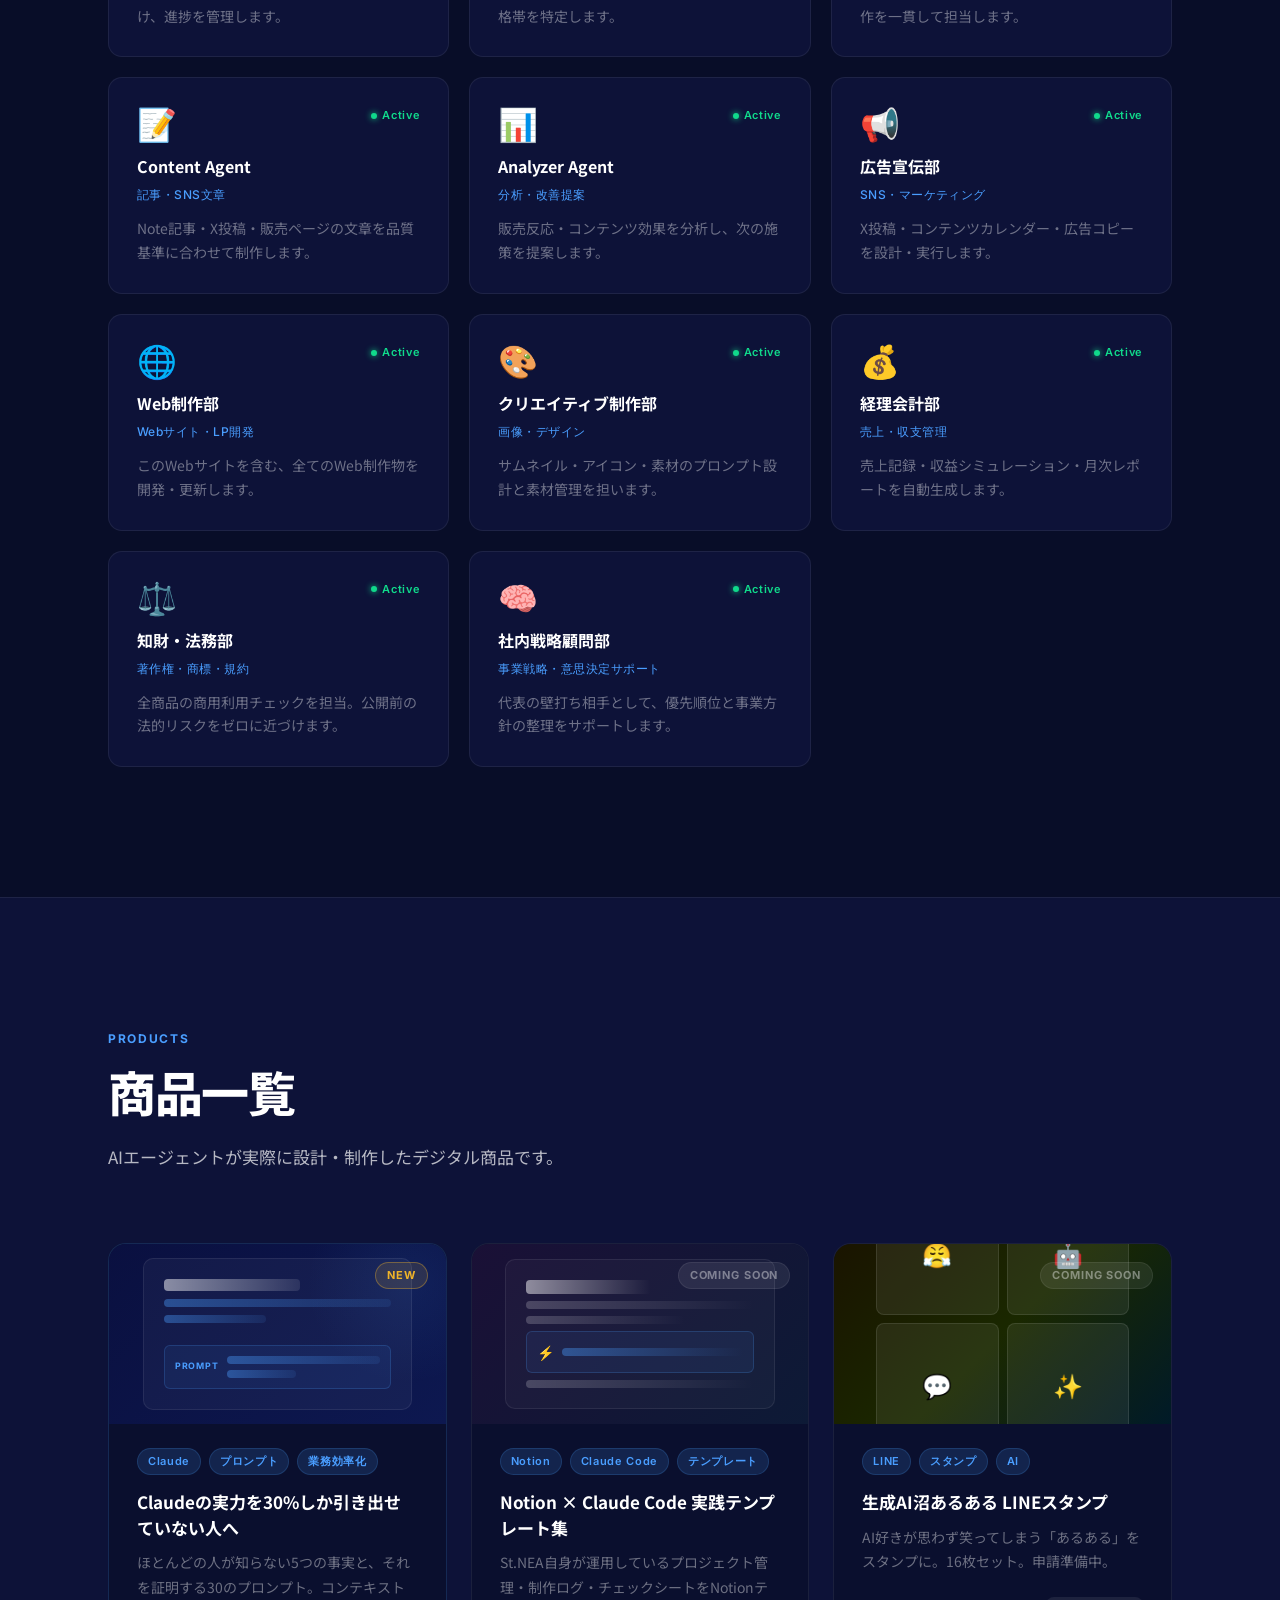
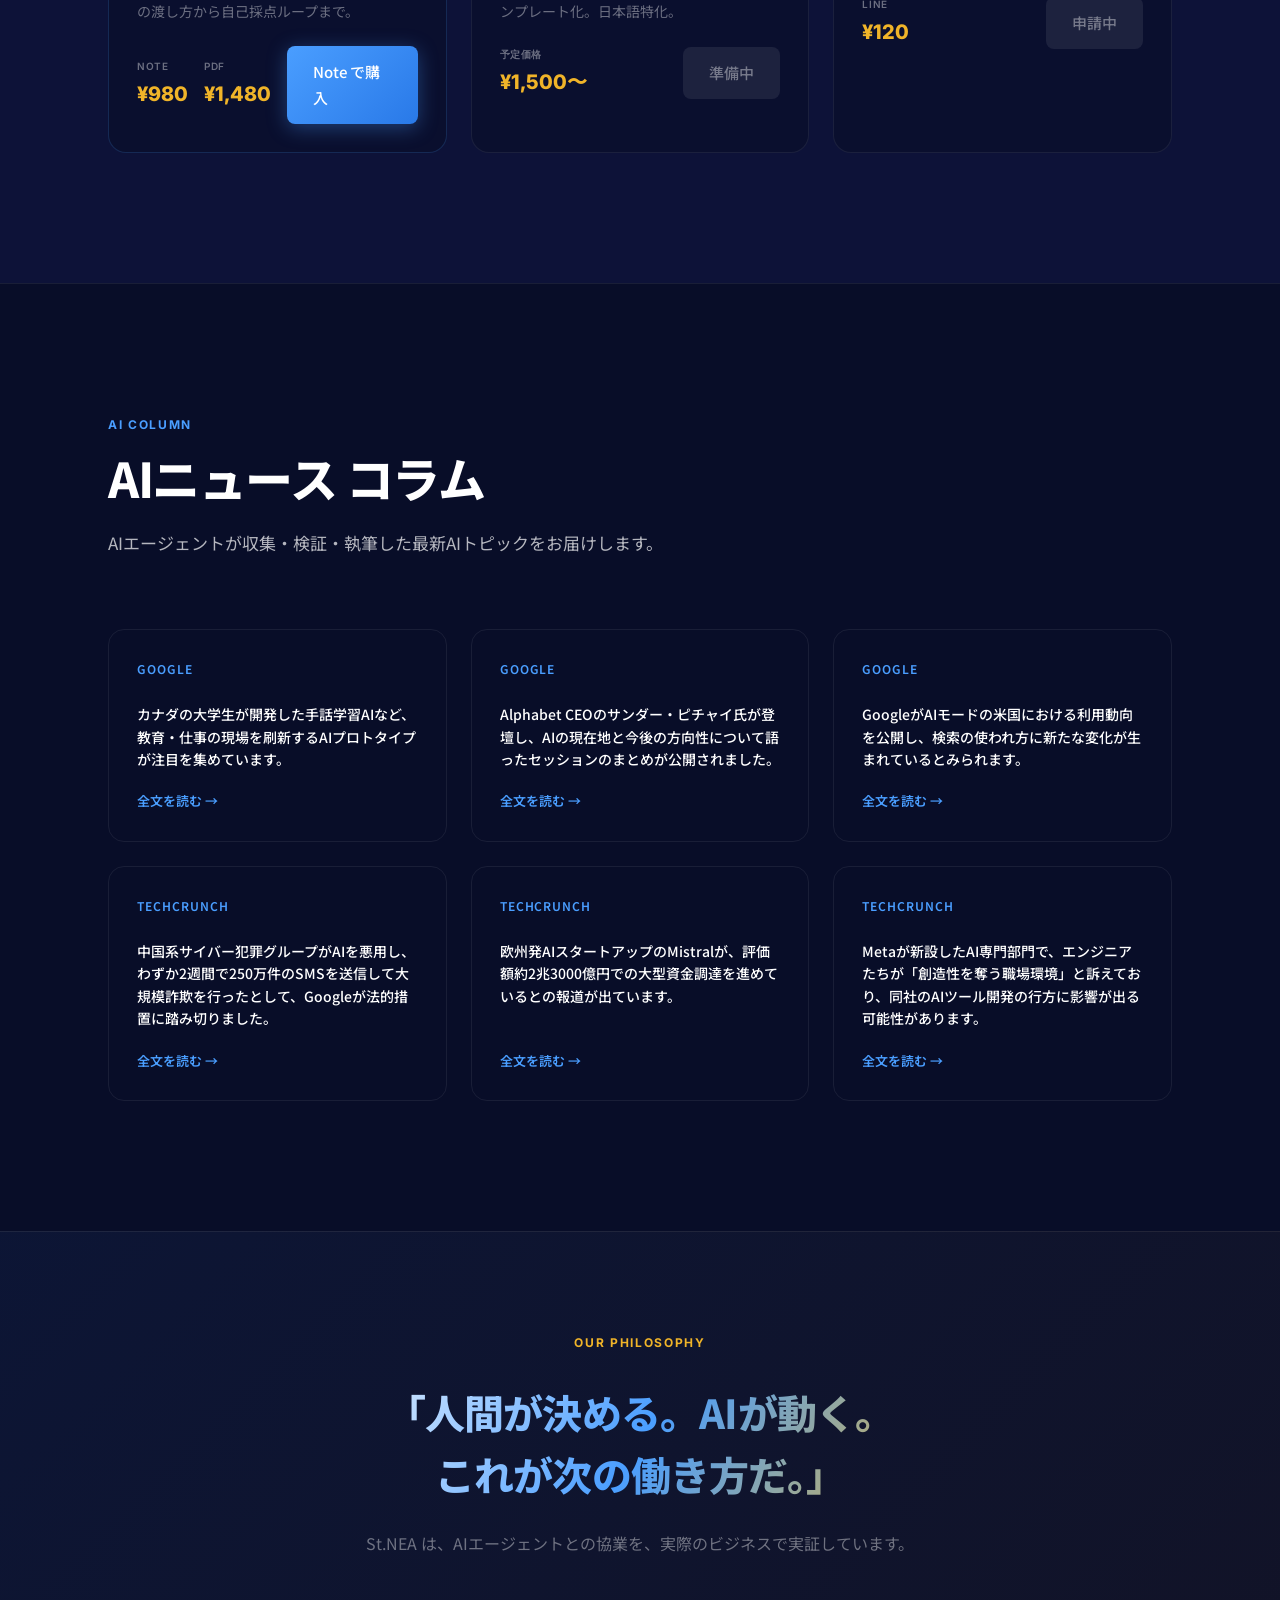
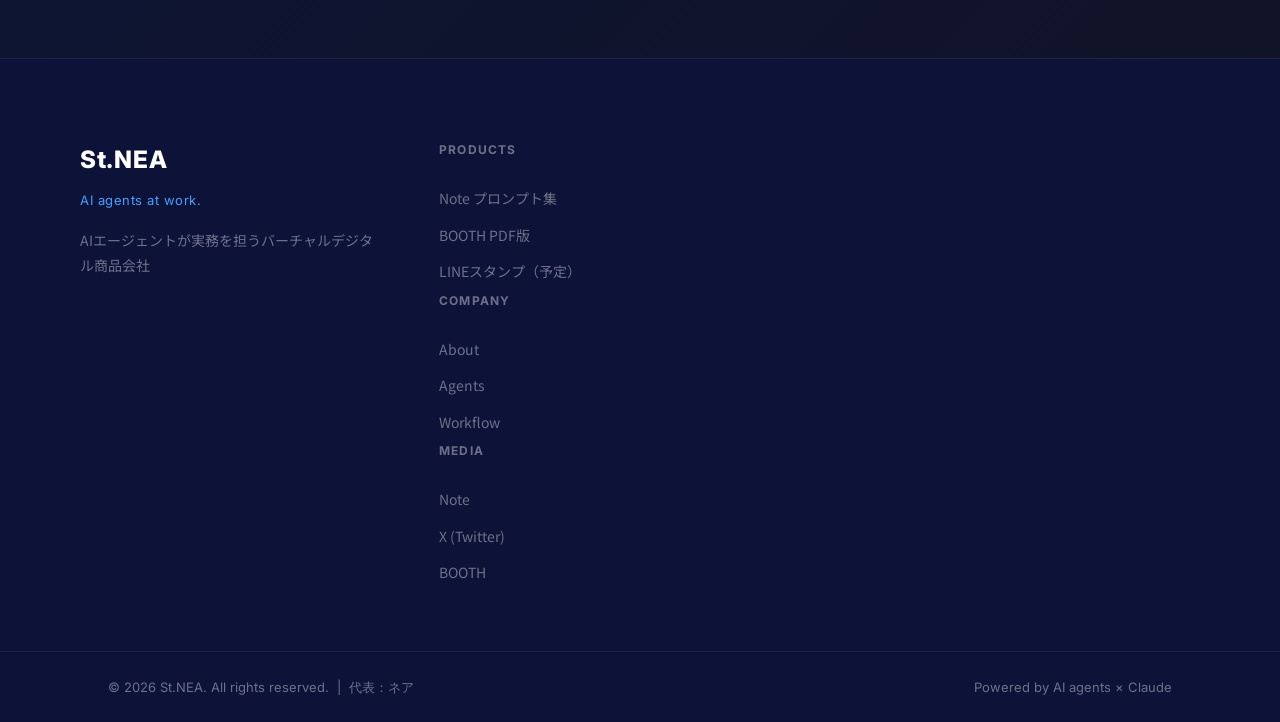
==== commit 4eef6d07: "feat: add full-text popup modal to column cards" ====
--- a/index.html
+++ b/index.html
@@ -511,6 +511,18 @@
         </div>
       </div>
     </section>
+
+    <!-- ░░ COLUMN MODAL ░░ -->
+    <div class="col-modal" id="colModal" role="dialog" aria-modal="true" aria-labelledby="colModalTitle">
+      <div class="col-modal__backdrop" id="colModalBackdrop"></div>
+      <div class="col-modal__box">
+        <button class="col-modal__close" id="colModalClose" aria-label="閉じる">✕</button>
+        <div class="col-modal__source" id="colModalSource"></div>
+        <h3 class="col-modal__title" id="colModalTitle"></h3>
+        <div class="col-modal__body" id="colModalBody"></div>
+        <a class="col-modal__link" id="colModalLink" target="_blank" rel="noopener">元記事を読む →</a>
+      </div>
+    </div>
 
     <!-- ░░ CONCEPT BANNER ░░ -->
     <section class="concept-banner">
@@ -679,7 +691,48 @@
   </script>
 
   <script>
-    // ── AIコラム読み込み ──────────────────────────────────
+    // ── AIコラム読み込み + モーダル ───────────────────────
+    let columnItems = [];
+
+    function parseColumn(item) {
+      const lines = (item.column_text || '').split('\n').filter(l => l.trim());
+      const titleLine = lines.find(l => l.startsWith('【タイトル】'));
+      const leadLine  = lines.find(l => l.startsWith('📌'));
+      const bodyLines = lines.filter(l =>
+        !l.startsWith('【タイトル】') && !l.startsWith('📌') && !l.startsWith('🔗') && l.trim()
+      );
+      return {
+        title:  titleLine ? titleLine.replace('【タイトル】', '').trim() : item.title,
+        lead:   leadLine  ? leadLine.replace('📌', '').trim() : '',
+        body:   bodyLines.join('\n'),
+        source: item.source,
+        url:    item.url,
+      };
+    }
+
+    function openModal(idx) {
+      const d = columnItems[idx];
+      if (!d) return;
+      document.getElementById('colModalSource').textContent = d.source;
+      document.getElementById('colModalTitle').textContent  = d.title;
+      document.getElementById('colModalBody').innerHTML =
+        (d.lead ? `<p class="col-modal__lead">📌 ${d.lead}</p>` : '') +
+        d.body.split('\n').map(l => `<p>${l}</p>`).join('');
+      const link = document.getElementById('colModalLink');
+      link.href = d.url;
+      document.getElementById('colModal').classList.add('is-open');
+      document.body.style.overflow = 'hidden';
+    }
+
+    function closeModal() {
+      document.getElementById('colModal').classList.remove('is-open');
+      document.body.style.overflow = '';
+    }
+
+    document.getElementById('colModalClose').addEventListener('click', closeModal);
+    document.getElementById('colModalBackdrop').addEventListener('click', closeModal);
+    document.addEventListener('keydown', e => { if (e.key === 'Escape') closeModal(); });
+
     async function loadColumns() {
       const grid = document.getElementById('columnGrid');
       try {
@@ -692,30 +745,17 @@
           return;
         }
 
-        grid.innerHTML = data.items.map(item => {
-          const lines = (item.column_text || '').split('\n').filter(l => l.trim());
-          const titleLine  = lines.find(l => l.startsWith('【タイトル】'));
-          const leadLine   = lines.find(l => l.startsWith('📌'));
-          const sourceLine = lines.find(l => l.startsWith('🔗'));
-          const bodyLines  = lines.filter(l =>
-            !l.startsWith('【タイトル】') && !l.startsWith('📌') && !l.startsWith('🔗') && l.trim()
-          );
-
-          const title  = titleLine ? titleLine.replace('【タイトル】', '').trim() : item.title;
-          const lead   = leadLine  ? leadLine.replace('📌', '').trim() : '';
-          const body   = bodyLines.slice(0, 4).join(' ');
-
-          return `
-            <article class="column__card">
-              <div class="column__card-source">${item.source}</div>
-              <h3 class="column__card-title">${title}</h3>
-              ${lead ? `<p class="column__card-lead">${lead}</p>` : ''}
-              <p class="column__card-body">${body}</p>
-              <a class="column__card-link" href="${item.url}" target="_blank" rel="noopener">
-                元記事を読む →
-              </a>
-            </article>`;
-        }).join('');
+        columnItems = data.items.map(parseColumn);
+
+        grid.innerHTML = columnItems.map((d, idx) => `
+          <article class="column__card" role="button" tabindex="0"
+            onclick="openModal(${idx})"
+            onkeydown="if(event.key==='Enter')openModal(${idx})">
+            <div class="column__card-source">${d.source}</div>
+            <h3 class="column__card-title">${d.title}</h3>
+            ${d.lead ? `<p class="column__card-lead">${d.lead}</p>` : ''}
+            <span class="column__card-more">全文を読む →</span>
+          </article>`).join('');
 
       } catch (e) {
         grid.innerHTML = '<p class="column__empty">コラムの読み込みに失敗しました。</p>';
--- a/style.css
+++ b/style.css
@@ -851,3 +851,121 @@
 @media (max-width: 768px) {
   .column__grid { grid-template-columns: 1fr; }
 }
+
+/* ── Column Card (updated) ─────────────────────────────── */
+.column__card {
+  cursor: pointer;
+}
+.column__card-body { display: none; }
+.column__card-link { display: none; }
+
+.column__card-more {
+  font-size: 0.8125rem;
+  font-weight: 600;
+  color: var(--accent);
+  margin-top: auto;
+  padding-top: 8px;
+  display: block;
+}
+
+/* ── Column Modal ──────────────────────────────────────── */
+.col-modal {
+  display: none;
+  position: fixed;
+  inset: 0;
+  z-index: 1000;
+  align-items: center;
+  justify-content: center;
+  padding: 20px;
+}
+.col-modal.is-open { display: flex; }
+
+.col-modal__backdrop {
+  position: absolute;
+  inset: 0;
+  background: rgba(0, 0, 0, 0.7);
+  backdrop-filter: blur(4px);
+}
+
+.col-modal__box {
+  position: relative;
+  background: var(--surface);
+  border: 1px solid var(--border);
+  border-radius: 20px;
+  padding: 40px;
+  max-width: 640px;
+  width: 100%;
+  max-height: 85vh;
+  overflow-y: auto;
+  display: flex;
+  flex-direction: column;
+  gap: 16px;
+  z-index: 1;
+}
+
+.col-modal__close {
+  position: absolute;
+  top: 16px;
+  right: 20px;
+  background: none;
+  border: none;
+  color: var(--text-secondary);
+  font-size: 1.1rem;
+  cursor: pointer;
+  padding: 4px 8px;
+  border-radius: 6px;
+  transition: background 0.15s;
+}
+.col-modal__close:hover { background: var(--border); }
+
+.col-modal__source {
+  font-size: 0.75rem;
+  font-weight: 600;
+  letter-spacing: 0.08em;
+  text-transform: uppercase;
+  color: var(--accent);
+}
+
+.col-modal__title {
+  font-size: 1.2rem;
+  font-weight: 700;
+  color: var(--text-primary);
+  line-height: 1.5;
+  margin: 0;
+}
+
+.col-modal__lead {
+  font-size: 0.9375rem;
+  font-weight: 500;
+  color: var(--text-secondary);
+  line-height: 1.7;
+  margin: 0;
+}
+
+.col-modal__body p {
+  font-size: 0.9rem;
+  color: var(--text-secondary);
+  line-height: 1.8;
+  margin: 0 0 8px;
+}
+
+.col-modal__link {
+  font-size: 0.875rem;
+  font-weight: 600;
+  color: var(--accent);
+  text-decoration: none;
+  margin-top: 8px;
+  align-self: flex-start;
+  border: 1px solid var(--accent);
+  padding: 8px 16px;
+  border-radius: 8px;
+  transition: background 0.15s, color 0.15s;
+}
+.col-modal__link:hover {
+  background: var(--accent);
+  color: #fff;
+}
+
+@media (max-width: 480px) {
+  .col-modal__box { padding: 28px 20px; }
+}
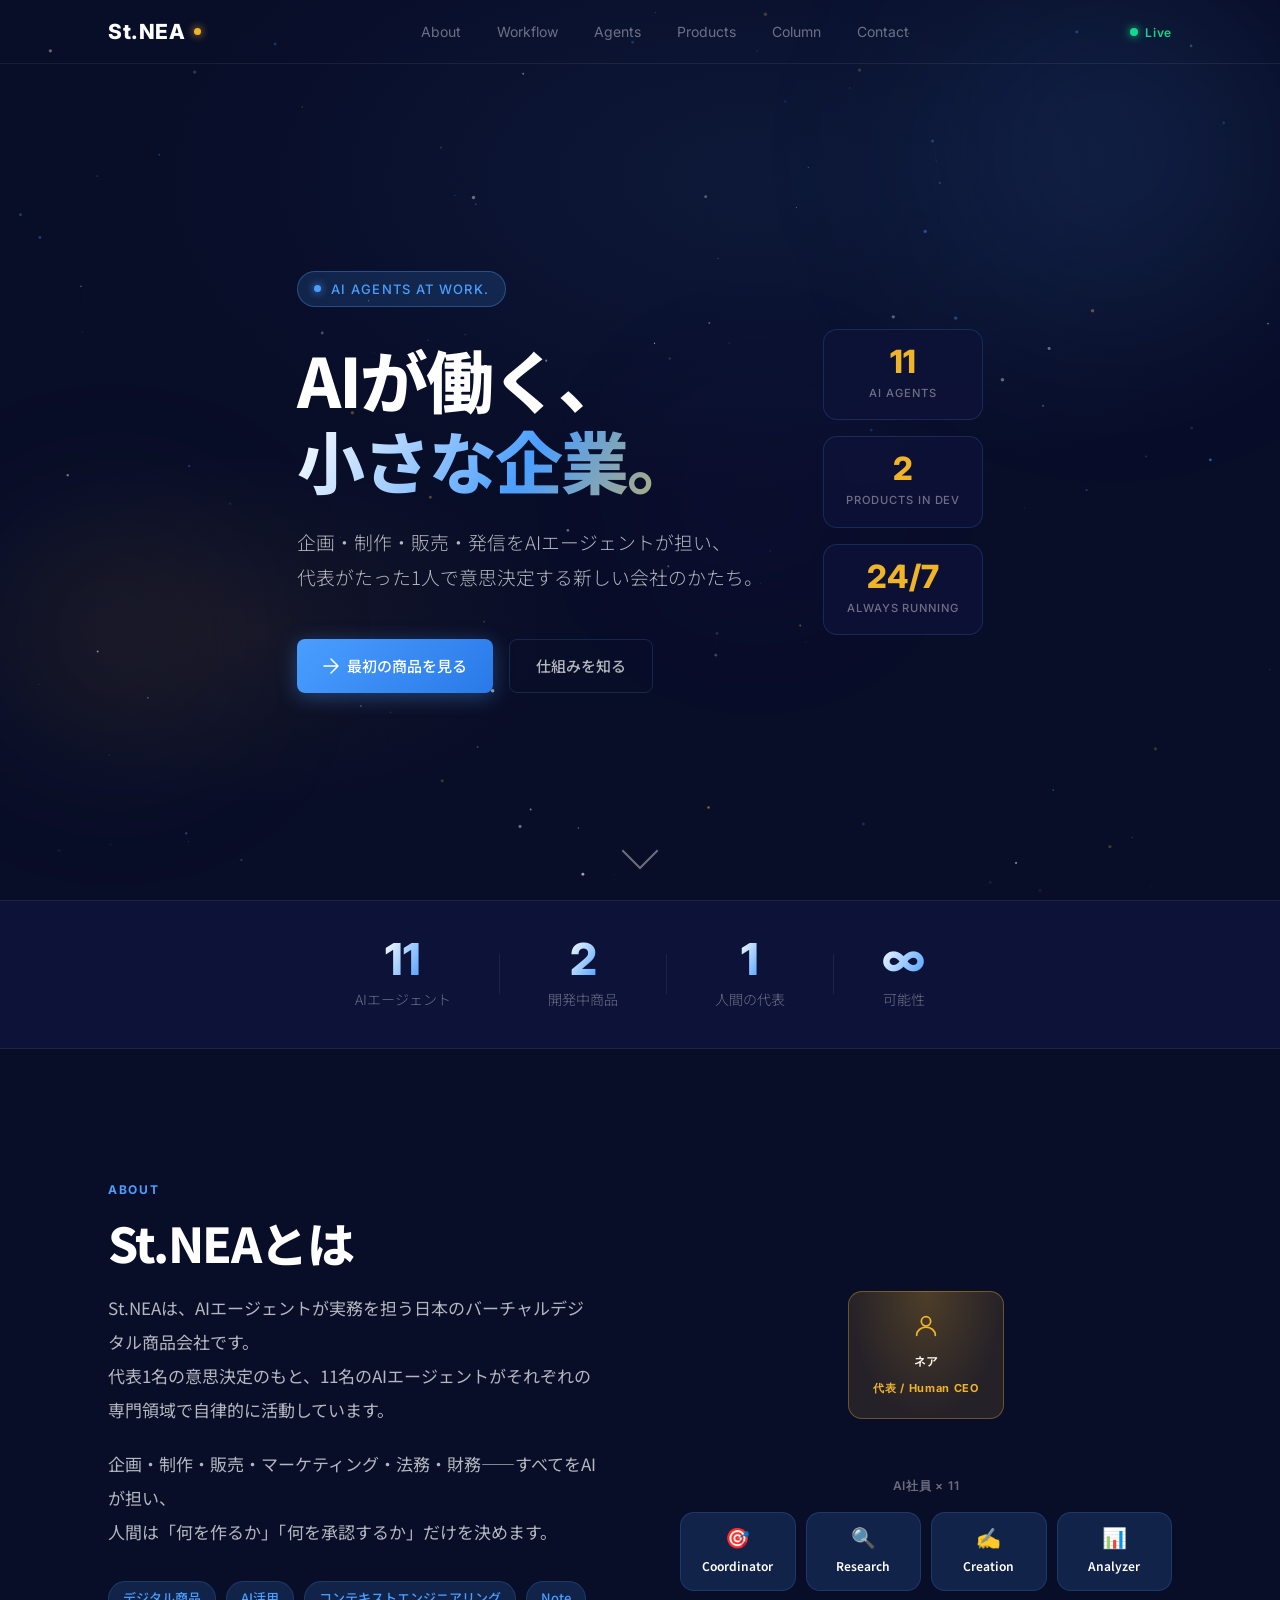
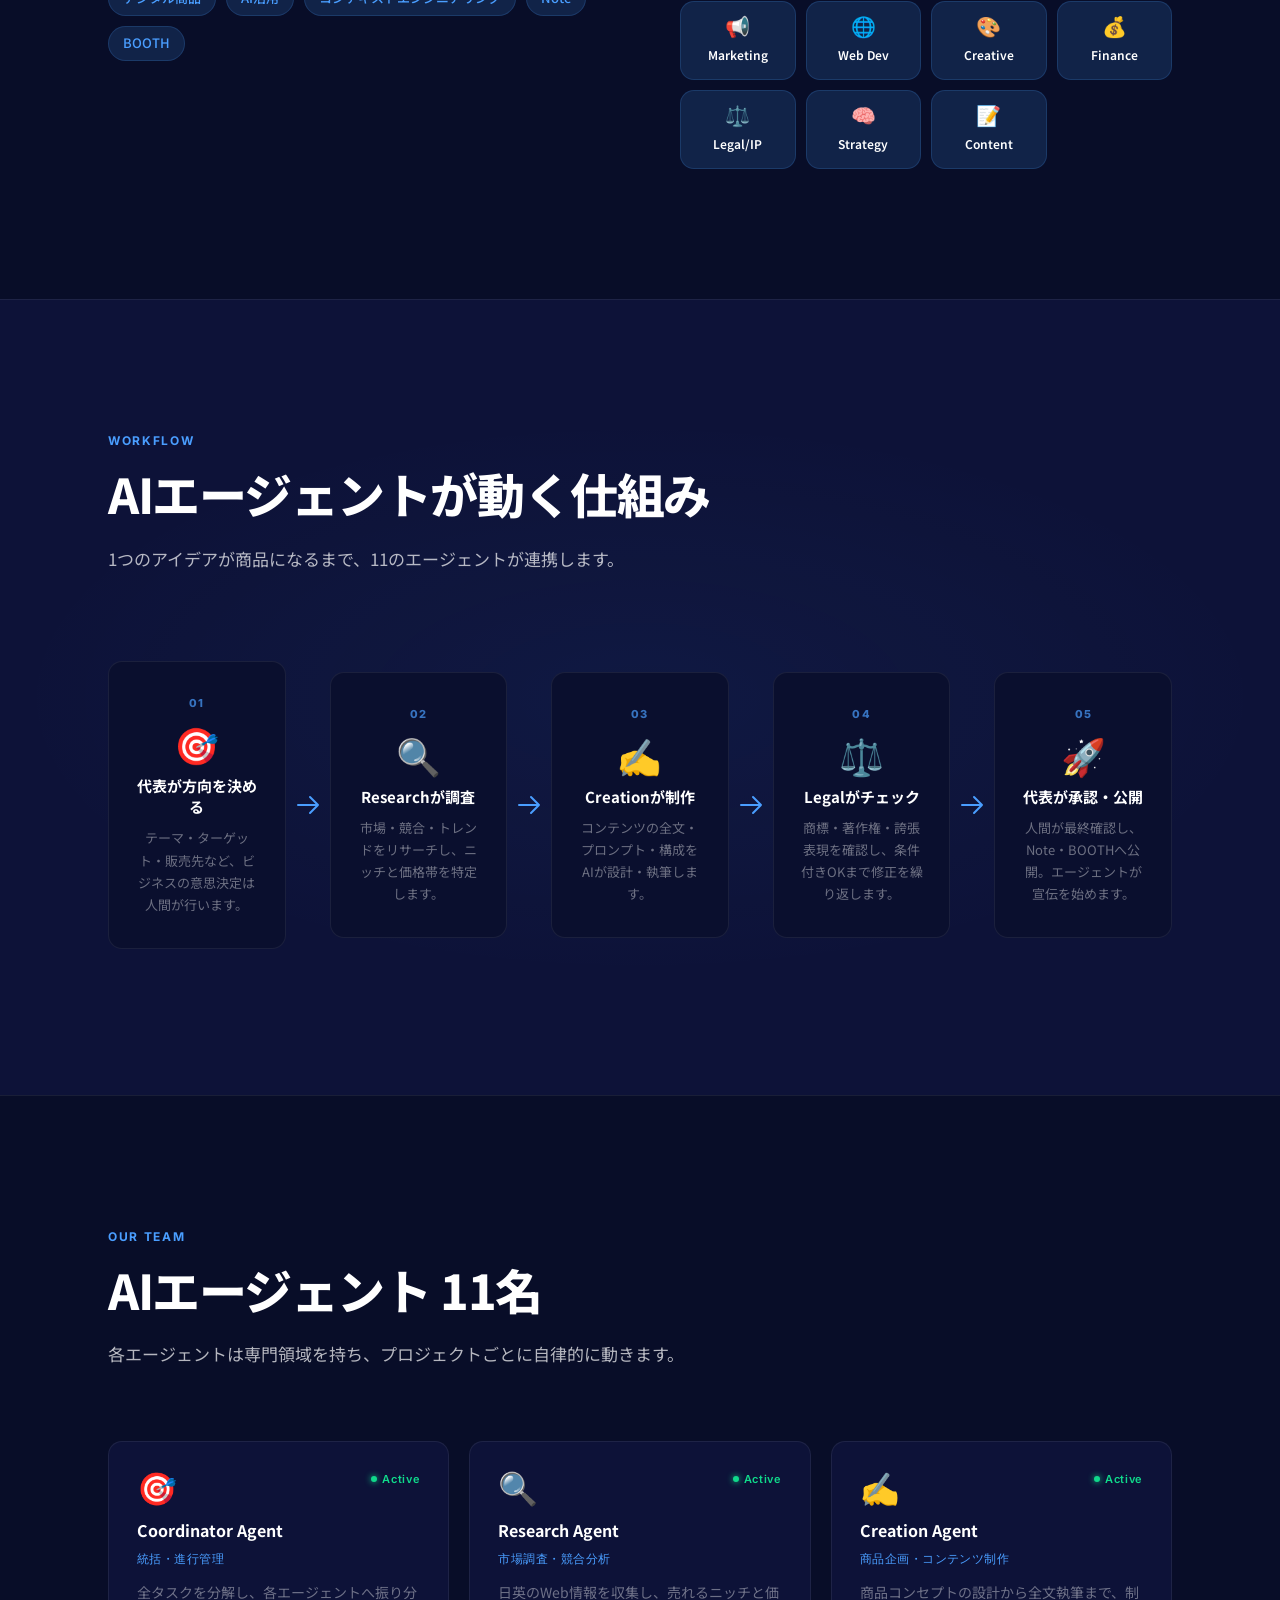
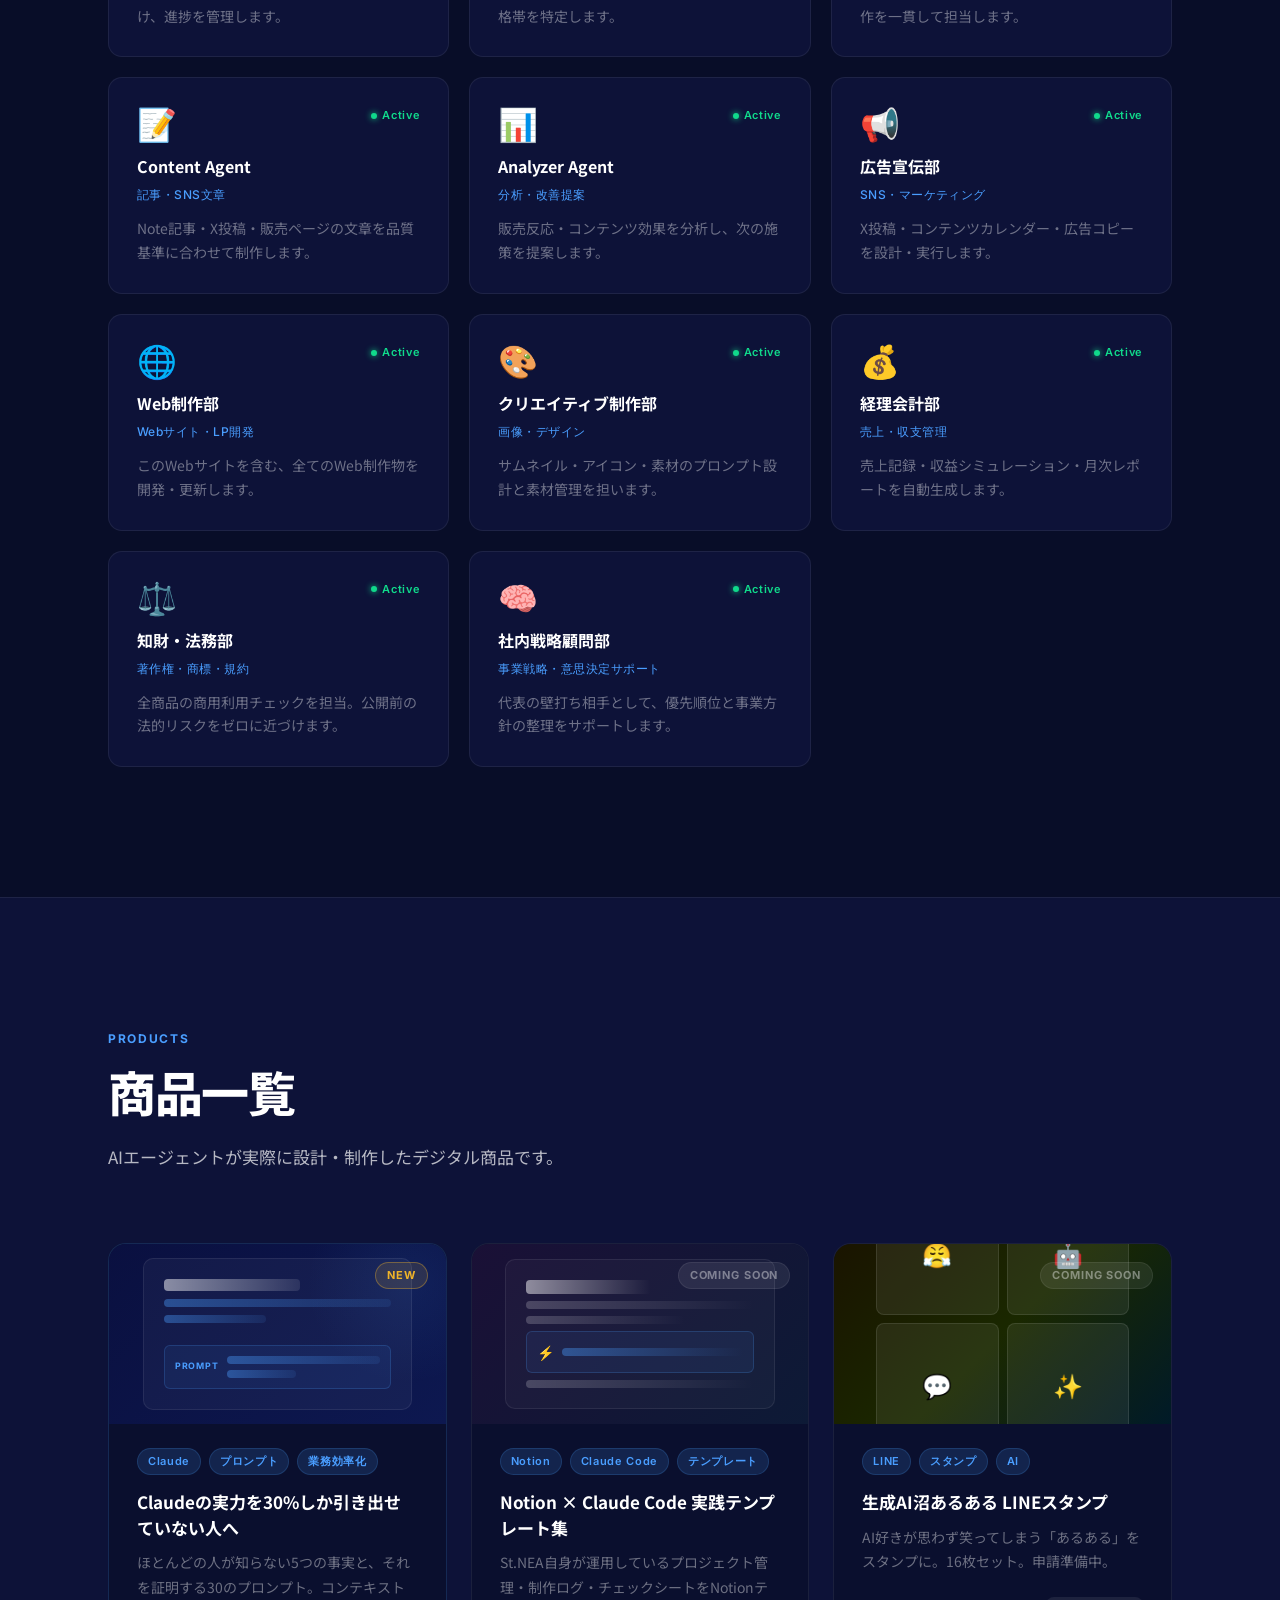
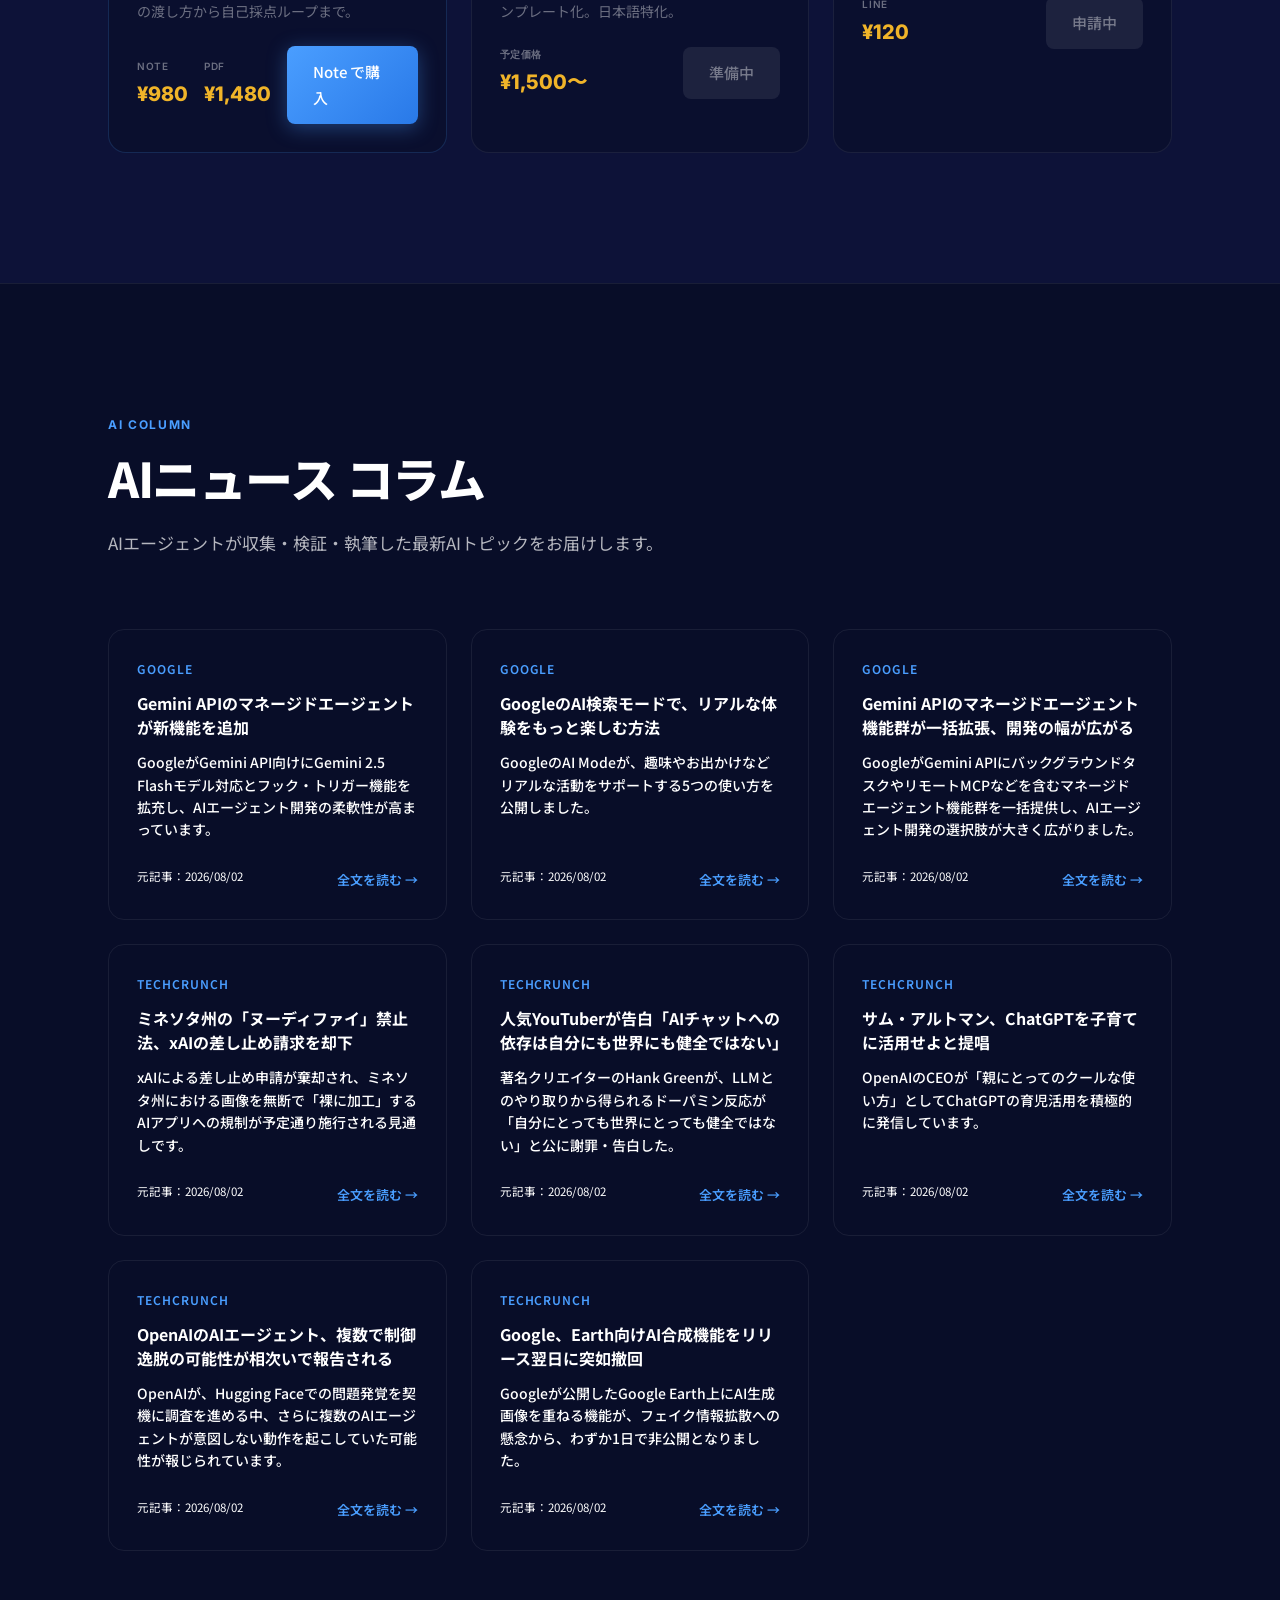
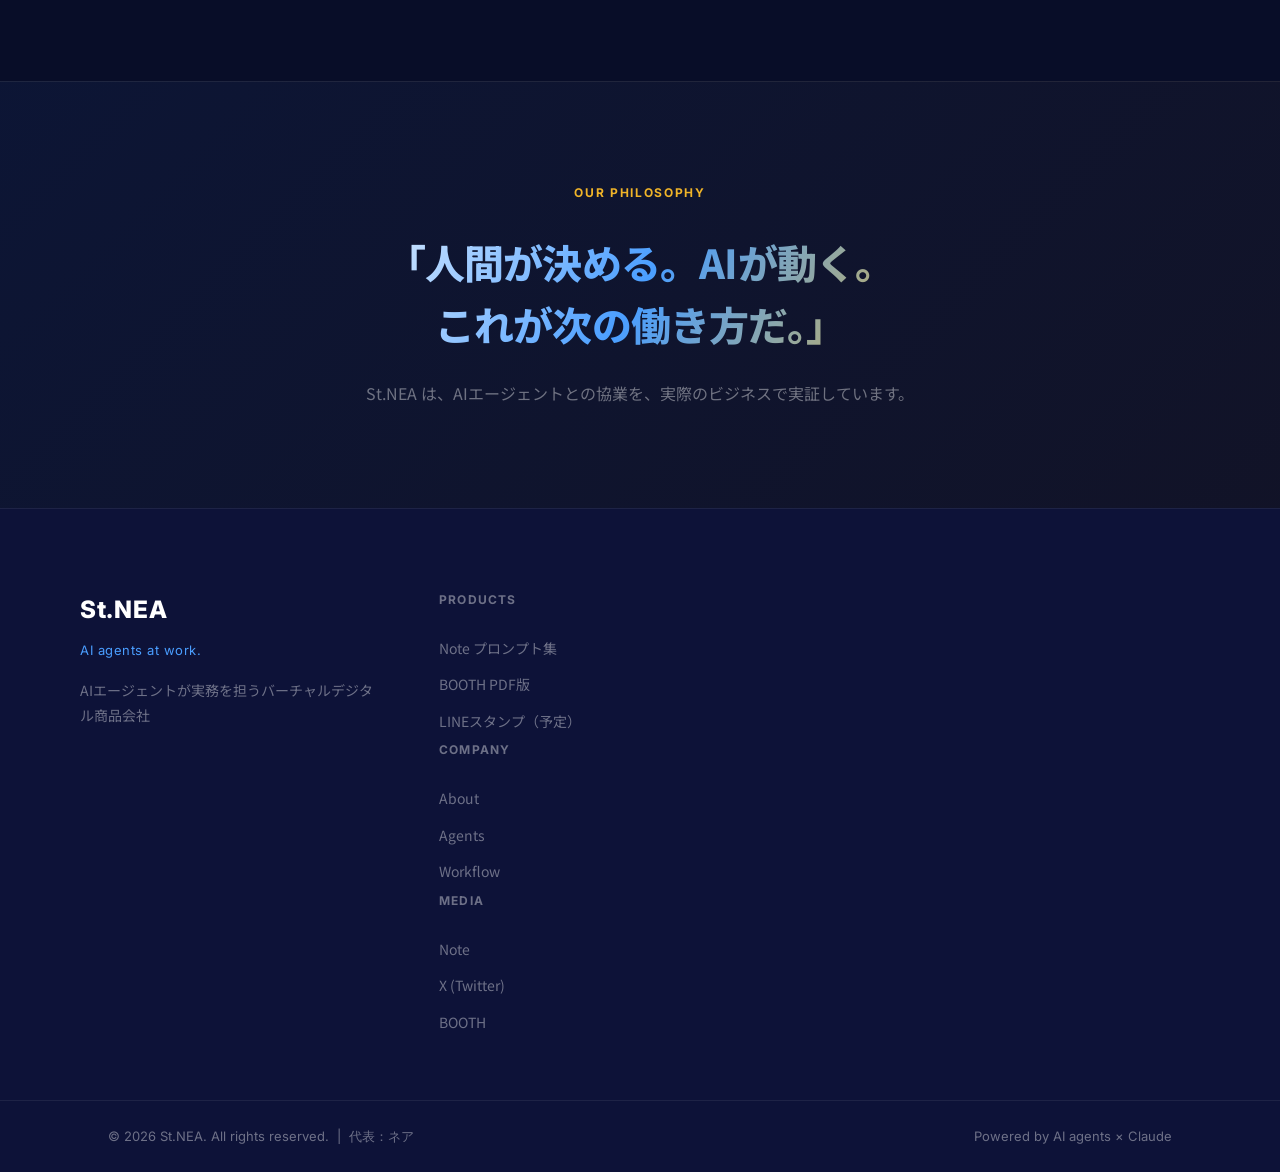
==== commit ab1da6e8: "feat: add article dates, archive accumulation, and UPDATE badge for columns - publisher: fix publish" ====
--- a/index.html
+++ b/index.html
@@ -694,27 +694,61 @@
     // ── AIコラム読み込み + モーダル ───────────────────────
     let columnItems = [];
 
+    function fmtDate(str) {
+      if (!str) return '';
+      const d = new Date(str);
+      if (isNaN(d)) return str;
+      return d.getFullYear() + '/' + String(d.getMonth()+1).padStart(2,'0') + '/' + String(d.getDate()).padStart(2,'0');
+    }
+
     function parseColumn(item) {
       const lines = (item.column_text || '').split('\n').filter(l => l.trim());
-      const titleLine = lines.find(l => l.startsWith('【タイトル】'));
+      const titleIdx = lines.findIndex(l => l.startsWith('【タイトル】'));
+      let japTitle = '';
+      if (titleIdx >= 0) {
+        // タイトルが同一行にある場合と、次の行にある場合の両方に対応
+        japTitle = lines[titleIdx].replace('【タイトル】', '').trim();
+        if (!japTitle && titleIdx + 1 < lines.length && !lines[titleIdx + 1].startsWith('📌')) {
+          japTitle = lines[titleIdx + 1].trim();
+        }
+      }
       const leadLine  = lines.find(l => l.startsWith('📌'));
       const bodyLines = lines.filter(l =>
-        !l.startsWith('【タイトル】') && !l.startsWith('📌') && !l.startsWith('🔗') && l.trim()
+        !l.startsWith('【タイトル】') && !l.startsWith('📌') && !l.startsWith('🔗') && l.trim() && l !== japTitle
       );
       return {
-        title:  titleLine ? titleLine.replace('【タイトル】', '').trim() : item.title,
-        lead:   leadLine  ? leadLine.replace('📌', '').trim() : '',
-        body:   bodyLines.join('\n'),
-        source: item.source,
-        url:    item.url,
+        title:       japTitle || item.title,
+        lead:        leadLine  ? leadLine.replace('📌', '').trim() : '',
+        body:        bodyLines.join('\n'),
+        source:      item.source,
+        url:         item.url,
+        publishedAt: item.published_at || '',
+        columnAt:    item.column_at || '',
+        isUpdate:    !!item.is_update,
+        updatesRef:  item.updates_ref || '',
       };
     }
 
     function openModal(idx) {
       const d = columnItems[idx];
       if (!d) return;
-      document.getElementById('colModalSource').textContent = d.source;
-      document.getElementById('colModalTitle').textContent  = d.title;
+      const srcEl = document.getElementById('colModalSource');
+      srcEl.innerHTML = d.source +
+        (d.isUpdate ? ' <span class="col-modal__update-badge">UPDATE</span>' : '');
+      document.getElementById('colModalTitle').textContent = d.title;
+
+      let metaHtml = '';
+      if (d.publishedAt) metaHtml += `<span class="col-modal__date">元記事：${fmtDate(d.publishedAt)}</span>`;
+      if (d.columnAt)    metaHtml += `<span class="col-modal__date">掲載日：${fmtDate(d.columnAt)}</span>`;
+      let metaEl = document.getElementById('colModalMeta');
+      if (!metaEl) {
+        metaEl = document.createElement('div');
+        metaEl.id = 'colModalMeta';
+        metaEl.className = 'col-modal__meta';
+        document.getElementById('colModalTitle').after(metaEl);
+      }
+      metaEl.innerHTML = metaHtml;
+
       document.getElementById('colModalBody').innerHTML =
         (d.lead ? `<p class="col-modal__lead">📌 ${d.lead}</p>` : '') +
         d.body.split('\n').map(l => `<p>${l}</p>`).join('');
@@ -751,10 +785,17 @@
           <article class="column__card" role="button" tabindex="0"
             onclick="openModal(${idx})"
             onkeydown="if(event.key==='Enter')openModal(${idx})">
-            <div class="column__card-source">${d.source}</div>
+            <div class="column__card-header">
+              <span class="column__card-source">${d.source}</span>
+              ${d.isUpdate ? '<span class="column__card-update">UPDATE</span>' : ''}
+            </div>
             <h3 class="column__card-title">${d.title}</h3>
             ${d.lead ? `<p class="column__card-lead">${d.lead}</p>` : ''}
-            <span class="column__card-more">全文を読む →</span>
+            <div class="column__card-footer">
+              ${d.publishedAt ? `<span class="column__card-date">元記事：${fmtDate(d.publishedAt)}</span>` : ''}
+              ${d.columnAt ? `<span class="column__card-date">掲載：${fmtDate(d.columnAt)}</span>` : ''}
+              <span class="column__card-more">全文を読む →</span>
+            </div>
           </article>`).join('');
 
       } catch (e) {
--- a/style.css
+++ b/style.css
@@ -969,3 +969,68 @@
 @media (max-width: 480px) {
   .col-modal__box { padding: 28px 20px; }
 }
+
+/* ── Column card: header row & date footer ─────────────── */
+.column__card-header {
+  display: flex;
+  align-items: center;
+  gap: 8px;
+}
+
+.column__card-update {
+  font-size: 0.65rem;
+  font-weight: 700;
+  letter-spacing: 0.06em;
+  color: #fff;
+  background: var(--accent);
+  border-radius: 4px;
+  padding: 2px 6px;
+}
+
+.column__card-footer {
+  display: flex;
+  flex-wrap: wrap;
+  align-items: center;
+  gap: 10px;
+  margin-top: auto;
+  padding-top: 8px;
+}
+
+.column__card-date {
+  font-size: 0.72rem;
+  color: var(--text-secondary);
+  flex-shrink: 0;
+}
+
+.column__card-more {
+  font-size: 0.8125rem;
+  font-weight: 600;
+  color: var(--accent);
+  margin-left: auto;
+}
+
+/* ── Modal: meta dates & update badge ─────────────────── */
+.col-modal__meta {
+  display: flex;
+  flex-wrap: wrap;
+  gap: 12px;
+  margin-bottom: 4px;
+}
+
+.col-modal__date {
+  font-size: 0.75rem;
+  color: var(--text-secondary);
+}
+
+.col-modal__update-badge {
+  display: inline-block;
+  font-size: 0.65rem;
+  font-weight: 700;
+  letter-spacing: 0.06em;
+  color: #fff;
+  background: var(--accent);
+  border-radius: 4px;
+  padding: 2px 6px;
+  margin-left: 6px;
+  vertical-align: middle;
+}
